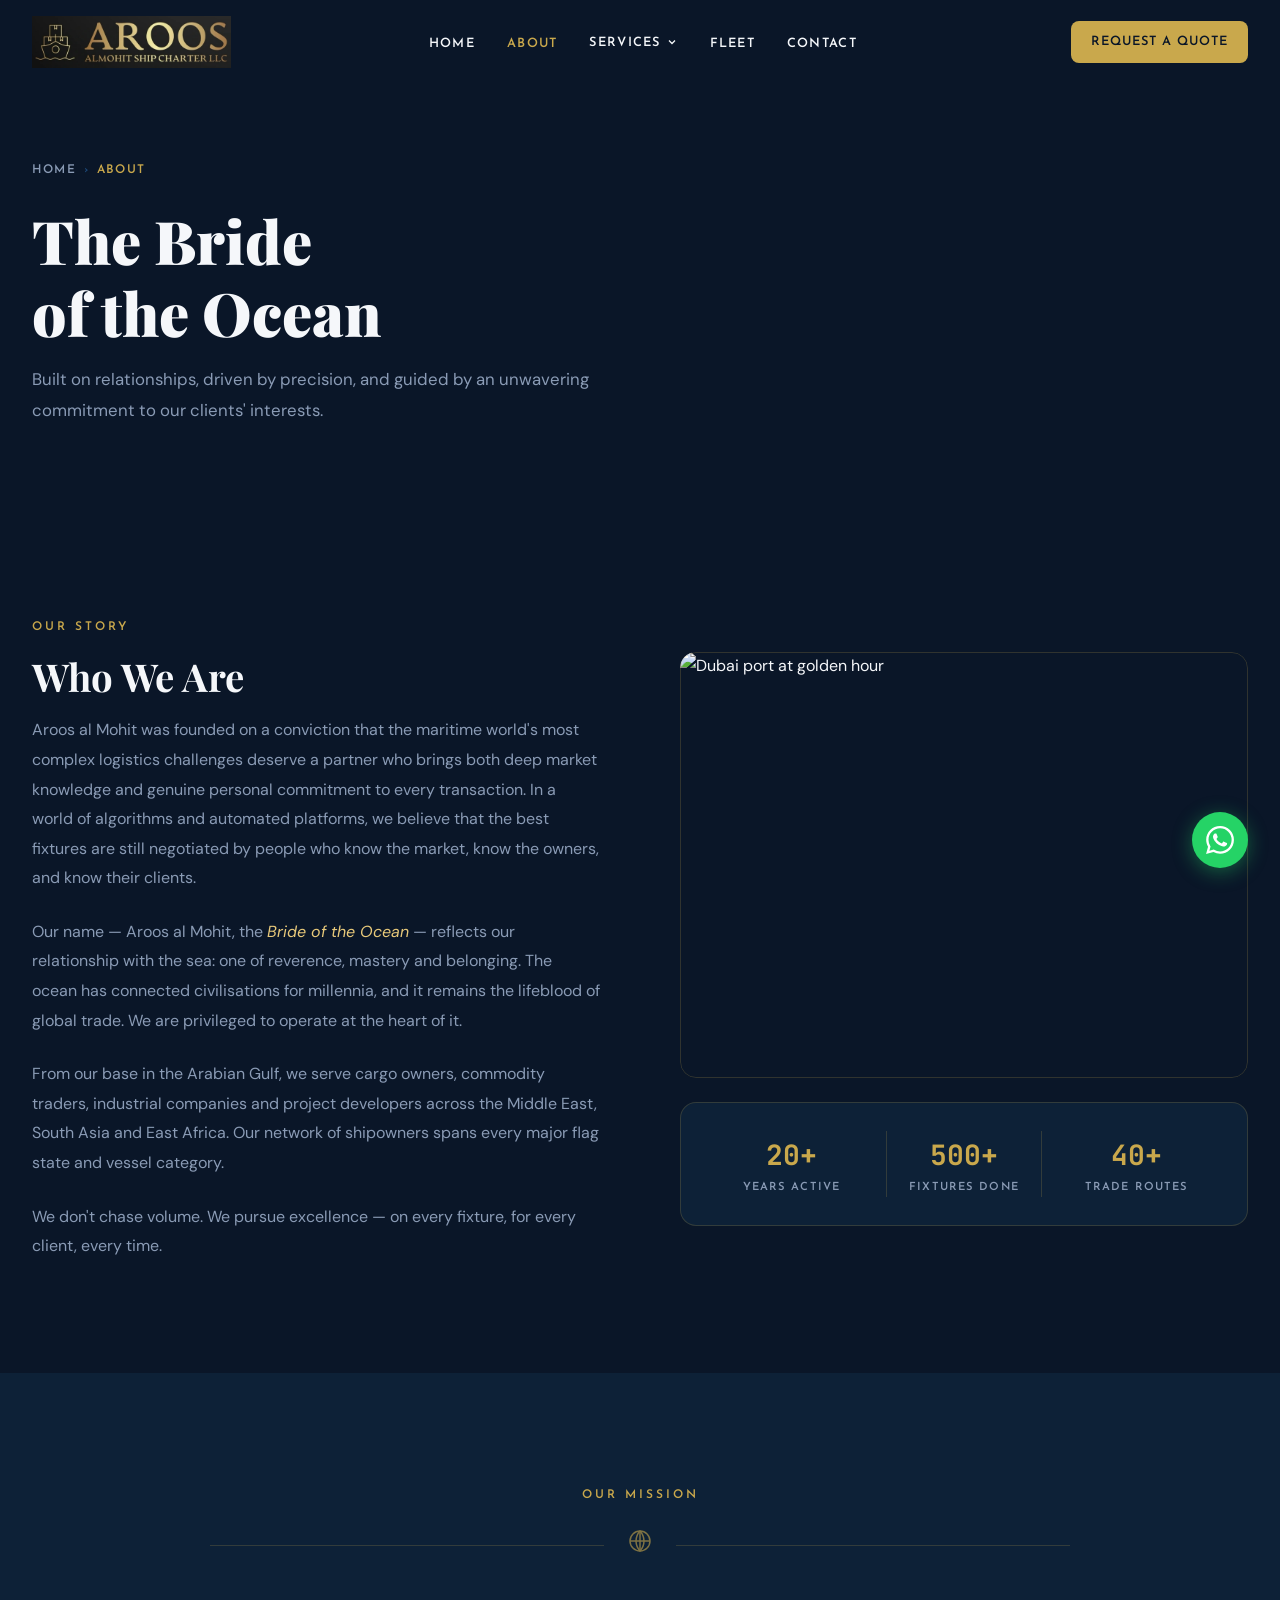
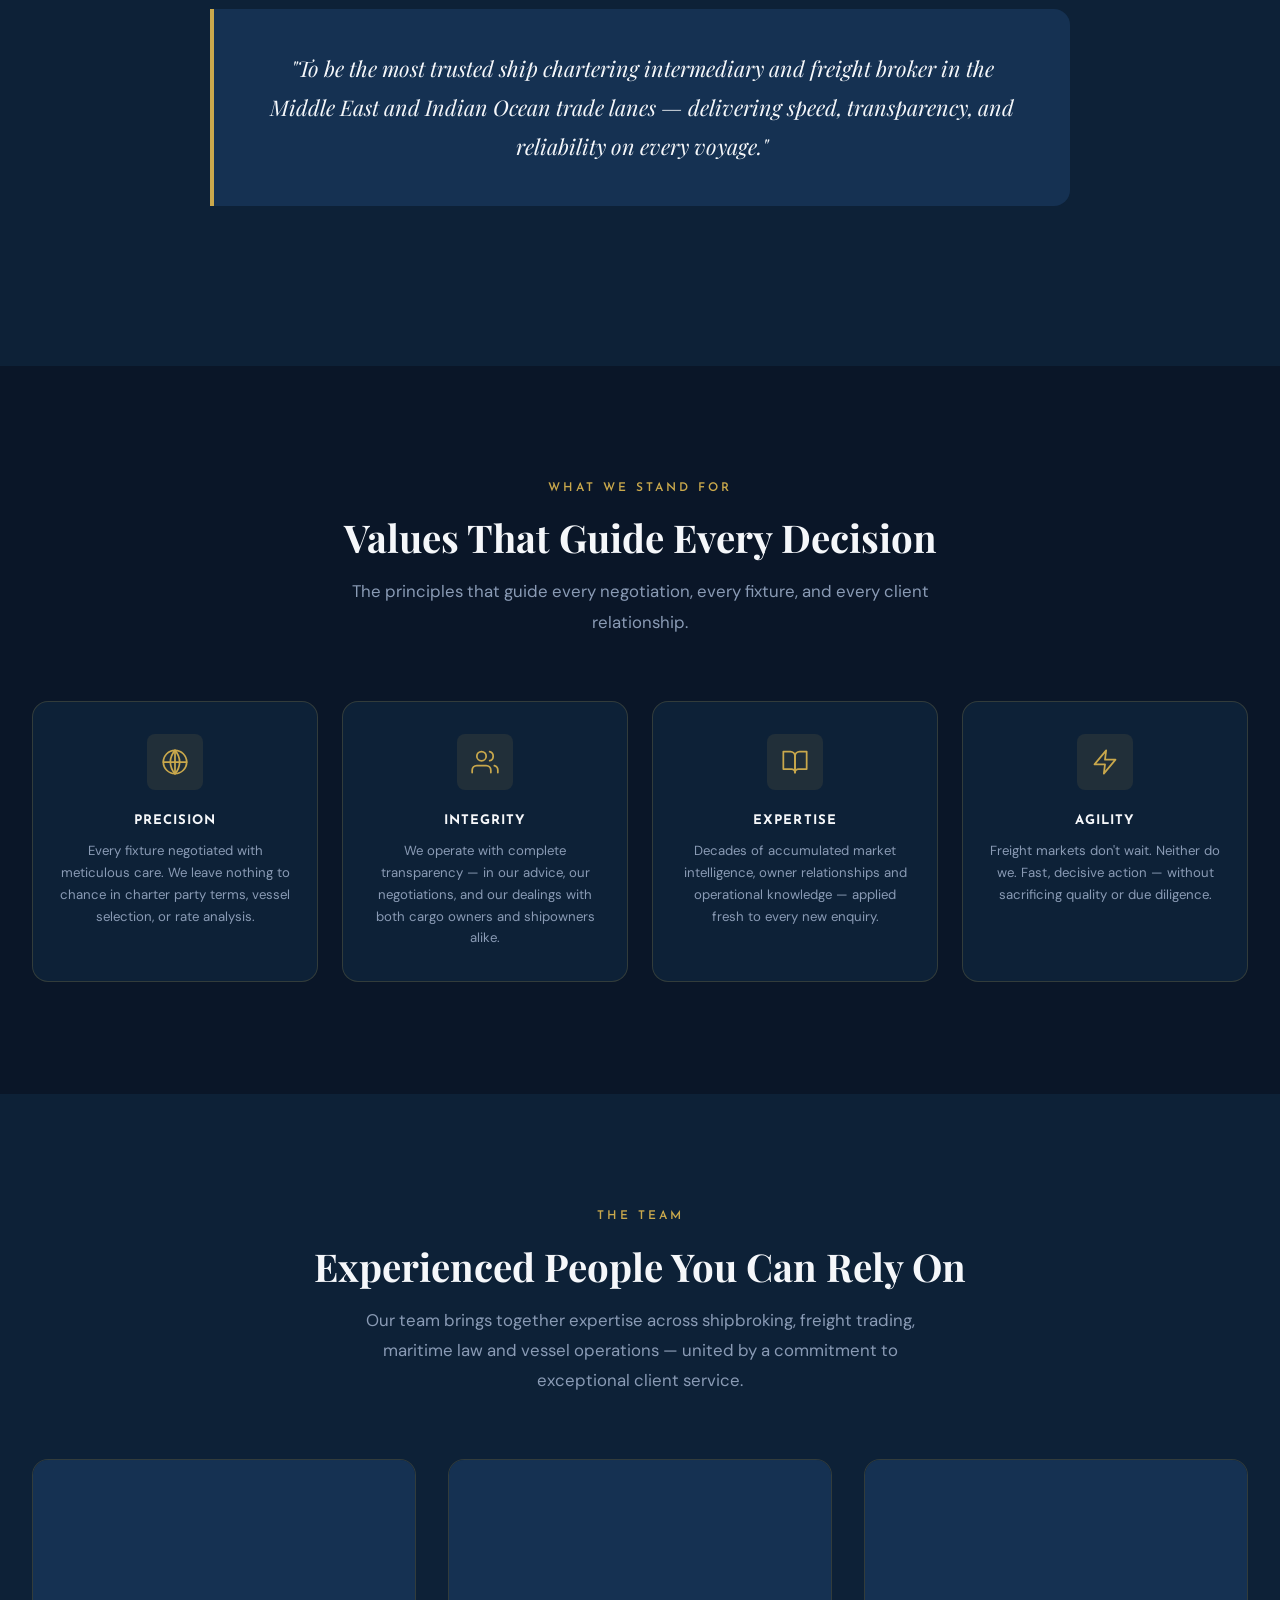
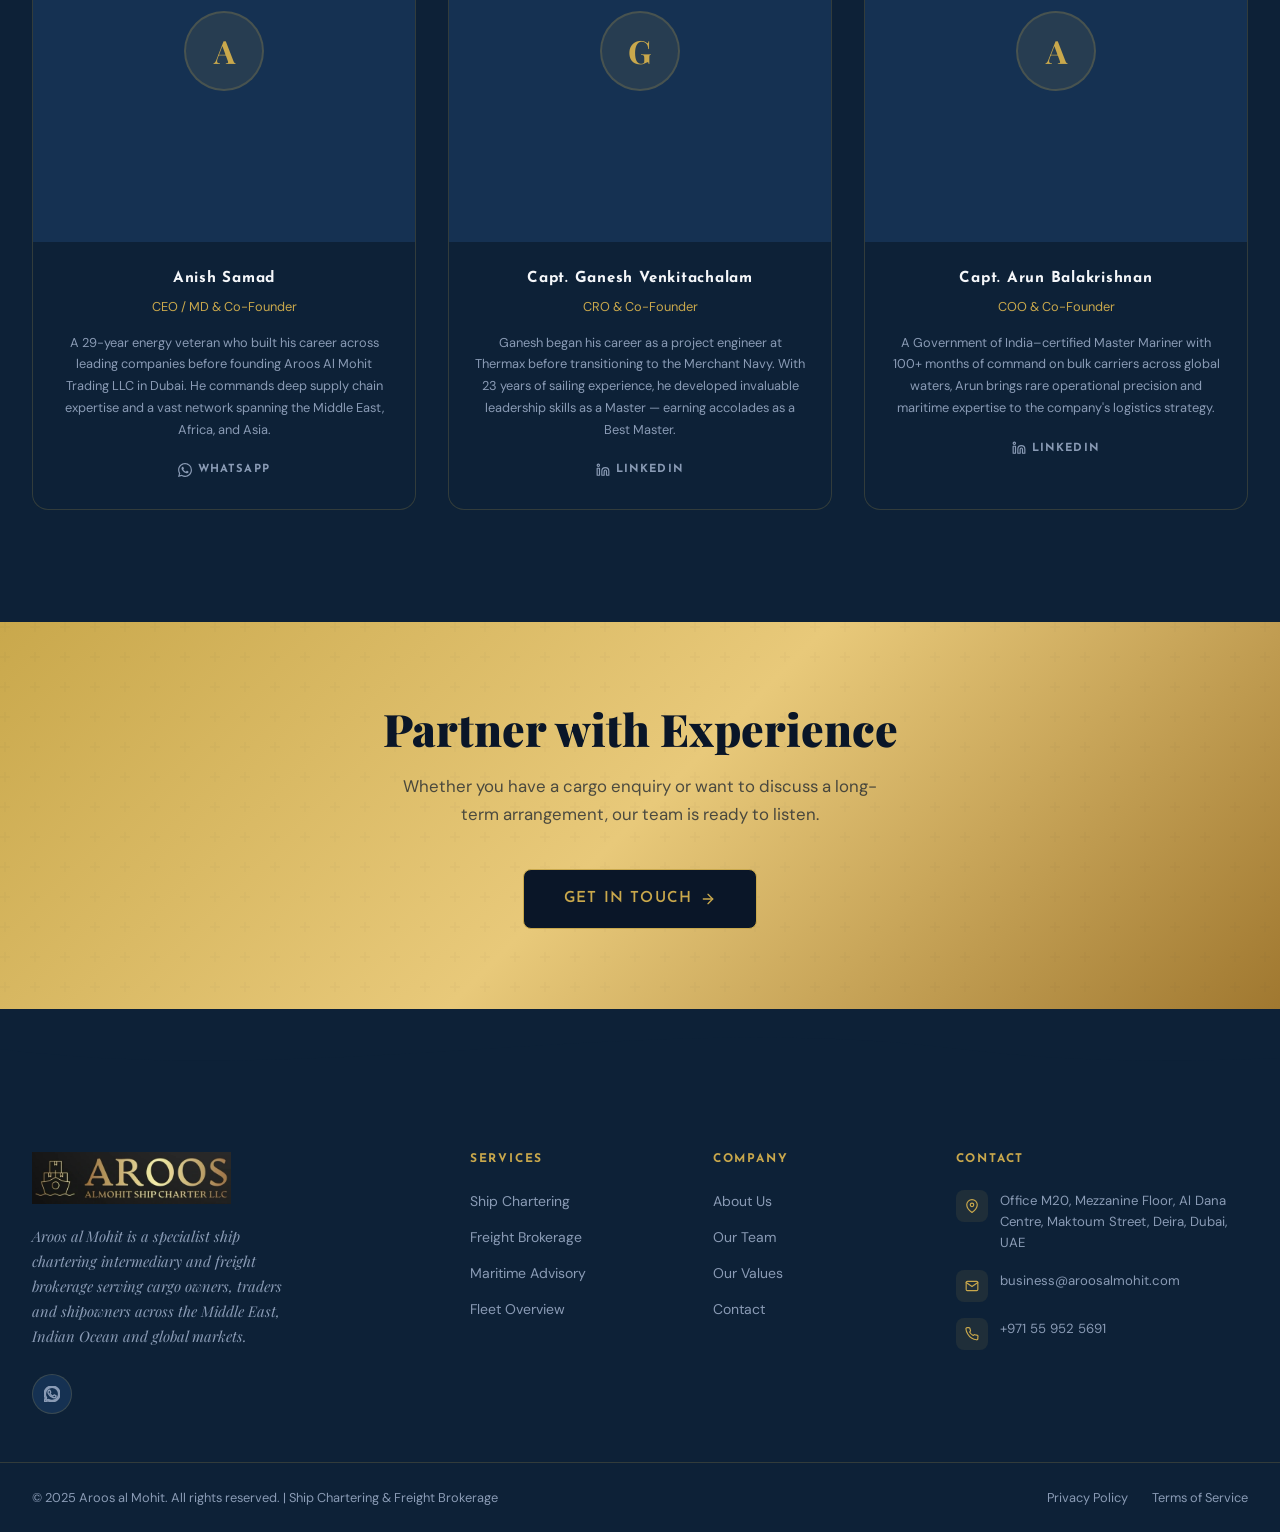
==== about.html @ 2d92a066 "Update team profiles with co-founder names, roles, and bios - Replace placeholder cards with Anish S" ====
<!DOCTYPE html>
<html lang="en">
<head>
  <meta charset="UTF-8">
  <meta name="viewport" content="width=device-width, initial-scale=1.0">
  <title>About Us | Aroos al Mohit — The Bride of the Ocean</title>
  <meta name="description" content="Learn about Aroos al Mohit — our history, our values, and the experienced team behind the Middle East's trusted ship chartering and freight brokerage firm.">
  <link rel="canonical" href="https://aroosalmohit.com/about.html">

  <!-- Open Graph -->
  <meta property="og:type"        content="website">
  <meta property="og:title"       content="About Aroos Al Mohit — Ship Chartering & Freight Brokerage">
  <meta property="og:description" content="The Bride of the Ocean — founded on a conviction that maritime logistics deserves a partner combining deep knowledge with personal commitment.">
  <meta property="og:image"       content="https://images.unsplash.com/photo-1505118380757-91f5f5632de0?w=1200&q=80">
  <meta property="og:url"         content="https://aroosalmohit.com/about.html">

  <link rel="icon" type="image/svg+xml" href="./favicon.svg">

  <link rel="preconnect" href="https://fonts.googleapis.com">
  <link rel="preconnect" href="https://fonts.gstatic.com" crossorigin>
  <link href="https://fonts.googleapis.com/css2?family=Playfair+Display:ital,wght@0,400;0,700;0,900;1,400&family=Josefin+Sans:wght@300;400;600;700&family=DM+Sans:wght@300;400;500&family=JetBrains+Mono:wght@400;700&display=swap" rel="stylesheet">

  <link rel="stylesheet" href="https://unpkg.com/aos@2.3.1/dist/aos.css">

  <link rel="stylesheet" href="./assets/css/main.css">
  <link rel="stylesheet" href="./assets/css/animations.css">
  <link rel="stylesheet" href="./assets/css/responsive.css">
</head>
<body>

<div class="scroll-progress" aria-hidden="true"></div>

<!-- NAV -->
<nav class="nav scrolled" role="navigation" aria-label="Main navigation">
  <div class="container">
    <div class="nav__inner">
      <a href="./index.html" class="nav__logo" aria-label="Aroos Al Mohit — Home">
        <img src="./assets/images/logo.png" alt="Aroos Al Mohit Ship Charter LLC" height="52">
      </a>
      <ul class="nav__links" role="list">
        <li><a href="./index.html"  class="nav__link">Home</a></li>
        <li><a href="./about.html"  class="nav__link active">About</a></li>
        <li class="nav__dropdown">
          <button class="nav__link nav__dropdown-toggle" aria-haspopup="true">
            Services
            <svg width="12" height="12" viewBox="0 0 24 24" fill="none" stroke="currentColor" stroke-width="2.5" aria-hidden="true"><polyline points="6 9 12 15 18 9"/></svg>
          </button>
          <ul class="nav__dropdown-menu" role="list">
            <li><a href="./services/chartering.html"        class="nav__dropdown-item">Ship Chartering</a></li>
            <li><a href="./services/freight-brokerage.html" class="nav__dropdown-item">Freight Brokerage</a></li>
            <li><a href="./services/advisory.html"          class="nav__dropdown-item">Maritime Advisory</a></li>
          </ul>
        </li>
        <li><a href="./fleet.html"   class="nav__link">Fleet</a></li>
        <li><a href="./contact.html" class="nav__link">Contact</a></li>
      </ul>
      <a href="./contact.html" class="btn btn-primary btn-sm nav__cta">Request a Quote</a>
      <button type="button" class="nav__hamburger" aria-label="Toggle navigation" aria-expanded="false"><span></span><span></span><span></span></button>
    </div>
  </div>
</nav>

<div class="nav__mobile" role="dialog" aria-label="Mobile navigation">
  <a href="./index.html"  class="nav__mobile-link">Home</a>
  <a href="./about.html"  class="nav__mobile-link">About</a>
  <a href="./services/chartering.html"        class="nav__mobile-sub">Ship Chartering</a>
  <a href="./services/freight-brokerage.html" class="nav__mobile-sub">Freight Brokerage</a>
  <a href="./services/advisory.html"          class="nav__mobile-sub">Maritime Advisory</a>
  <a href="./fleet.html"   class="nav__mobile-link">Fleet</a>
  <a href="./contact.html" class="nav__mobile-link">Contact</a>
  <a href="./contact.html" class="btn btn-primary nav__mobile-cta">Request a Quote</a>
</div>

<!-- PAGE HERO -->
<section class="page-hero" aria-label="About Aroos Al Mohit">
  <div class="page-hero__bg" style="background-image:url('https://images.unsplash.com/photo-1505118380757-91f5f5632de0?w=1920&q=80')" role="img" aria-label="Port at golden hour"></div>
  <div class="container">
    <div class="page-hero__content">
      <nav class="breadcrumb" aria-label="Breadcrumb">
        <a href="./index.html">Home</a>
        <span class="breadcrumb__sep" aria-hidden="true">›</span>
        <span class="breadcrumb__current">About</span>
      </nav>
      <h1 class="page-hero__title" data-aos="fade-up">
        The Bride<br>of the Ocean
      </h1>
      <p class="page-hero__sub" data-aos="fade-up" data-aos-delay="150">
        Built on relationships, driven by precision, and guided by an unwavering commitment to our clients' interests.
      </p>
    </div>
  </div>
</section>

<!-- OUR STORY -->
<section class="section section--dark" aria-label="Our Story">
  <div class="container">
    <div class="grid-2" style="gap:5rem;">
      <div data-aos="fade-right">
        <span class="section-label">Our Story</span>
        <h2 class="section-title">Who We Are</h2>
        <p style="color:var(--muted);line-height:1.85;margin-bottom:1.5rem;">
          Aroos al Mohit was founded on a conviction that the maritime world's most complex logistics challenges deserve a partner who brings both deep market knowledge and genuine personal commitment to every transaction. In a world of algorithms and automated platforms, we believe that the best fixtures are still negotiated by people who know the market, know the owners, and know their clients.
        </p>
        <p style="color:var(--muted);line-height:1.85;margin-bottom:1.5rem;">
          Our name — Aroos al Mohit, the <em style="color:var(--gold-light);">Bride of the Ocean</em> — reflects our relationship with the sea: one of reverence, mastery and belonging. The ocean has connected civilisations for millennia, and it remains the lifeblood of global trade. We are privileged to operate at the heart of it.
        </p>
        <p style="color:var(--muted);line-height:1.85;margin-bottom:1.5rem;">
          From our base in the Arabian Gulf, we serve cargo owners, commodity traders, industrial companies and project developers across the Middle East, South Asia and East Africa. Our network of shipowners spans every major flag state and vessel category.
        </p>
        <p style="color:var(--muted);line-height:1.85;">
          We don't chase volume. We pursue excellence — on every fixture, for every client, every time.
        </p>
      </div>

      <div data-aos="fade-left">
        <div style="position:relative;border-radius:var(--radius-lg);overflow:hidden;aspect-ratio:4/3;">
          <img src="https://images.unsplash.com/photo-1505118380757-91f5f5632de0?w=800&q=80"
               alt="Dubai port at golden hour" loading="lazy"
               style="width:100%;height:100%;object-fit:cover;">
          <div style="position:absolute;inset:0;border:1px solid var(--border);border-radius:var(--radius-lg);pointer-events:none;"></div>
        </div>

        <!-- Stat card overlay -->
        <div style="background:var(--navy);border:1px solid var(--border);border-radius:var(--radius-lg);padding:1.75rem 2rem;margin-top:1.5rem;display:grid;grid-template-columns:repeat(auto-fit,minmax(110px,1fr));gap:1rem;text-align:center;">
          <div>
            <div style="font-family:var(--font-mono);font-size:1.75rem;font-weight:700;color:var(--gold);">20+</div>
            <div style="font-family:var(--font-heading);font-size:0.7rem;font-weight:600;letter-spacing:0.1em;text-transform:uppercase;color:var(--muted);">Years Active</div>
          </div>
          <div style="border-left:1px solid var(--border);border-right:1px solid var(--border);">
            <div style="font-family:var(--font-mono);font-size:1.75rem;font-weight:700;color:var(--gold);">500+</div>
            <div style="font-family:var(--font-heading);font-size:0.7rem;font-weight:600;letter-spacing:0.1em;text-transform:uppercase;color:var(--muted);">Fixtures Done</div>
          </div>
          <div>
            <div style="font-family:var(--font-mono);font-size:1.75rem;font-weight:700;color:var(--gold);">40+</div>
            <div style="font-family:var(--font-heading);font-size:0.7rem;font-weight:600;letter-spacing:0.1em;text-transform:uppercase;color:var(--muted);">Trade Routes</div>
          </div>
        </div>
      </div>
    </div>
  </div>
</section>

<!-- MISSION -->
<section class="section section--navy" aria-label="Our Mission">
  <div class="container">
    <div style="max-width:860px;margin:0 auto;text-align:center;" data-aos="fade-up">
      <span class="section-label">Our Mission</span>

      <div class="divider" style="margin:1.5rem 0 2.5rem;">
        <div class="divider__ornament" aria-hidden="true">
          <svg width="24" height="24" viewBox="0 0 24 24" fill="none" stroke="currentColor" stroke-width="1.5" aria-hidden="true"><circle cx="12" cy="12" r="10"/><line x1="12" y1="2" x2="12" y2="22"/><line x1="2" y1="12" x2="22" y2="12"/><path d="M12 2a15.3 15.3 0 0 1 4 10 15.3 15.3 0 0 1-4 10 15.3 15.3 0 0 1-4-10 15.3 15.3 0 0 1 4-10z"/></svg>
        </div>
      </div>

      <blockquote class="mission-block" data-aos="fade-up" data-aos-delay="100">
        <p class="mission-block__quote">
          "To be the most trusted ship chartering intermediary and freight broker in the Middle East and Indian Ocean trade lanes — delivering speed, transparency, and reliability on every voyage."
        </p>
      </blockquote>
    </div>
  </div>
</section>

<!-- VALUES -->
<section id="values" class="section section--dark" aria-label="Our Values">
  <div class="container">
    <div class="section-header">
      <span class="section-label" data-aos="fade-up">What We Stand For</span>
      <h2 class="section-title" data-aos="fade-up" data-aos-delay="100">Values That Guide Every Decision</h2>
      <p class="section-subtitle" data-aos="fade-up" data-aos-delay="200">The principles that guide every negotiation, every fixture, and every client relationship.</p>
    </div>

    <div class="grid-4" data-aos="fade-up" data-aos-delay="100">

      <div class="icon-card">
        <div class="icon-card__icon">
          <svg viewBox="0 0 24 24" aria-hidden="true"><circle cx="12" cy="12" r="10"/><line x1="12" y1="2" x2="12" y2="22"/><line x1="2" y1="12" x2="22" y2="12"/><path d="M12 2a15.3 15.3 0 0 1 4 10 15.3 15.3 0 0 1-4 10 15.3 15.3 0 0 1-4-10 15.3 15.3 0 0 1 4-10z"/></svg>
        </div>
        <div class="icon-card__title">Precision</div>
        <p class="icon-card__desc">Every fixture negotiated with meticulous care. We leave nothing to chance in charter party terms, vessel selection, or rate analysis.</p>
      </div>

      <div class="icon-card">
        <div class="icon-card__icon">
          <svg viewBox="0 0 24 24" aria-hidden="true"><path d="M17 21v-2a4 4 0 0 0-4-4H5a4 4 0 0 0-4 4v2"/><circle cx="9" cy="7" r="4"/><path d="M23 21v-2a4 4 0 0 0-3-3.87"/><path d="M16 3.13a4 4 0 0 1 0 7.75"/></svg>
        </div>
        <div class="icon-card__title">Integrity</div>
        <p class="icon-card__desc">We operate with complete transparency — in our advice, our negotiations, and our dealings with both cargo owners and shipowners alike.</p>
      </div>

      <div class="icon-card">
        <div class="icon-card__icon">
          <svg viewBox="0 0 24 24" aria-hidden="true"><path d="M2 3h6a4 4 0 0 1 4 4v14a3 3 0 0 0-3-3H2z"/><path d="M22 3h-6a4 4 0 0 0-4 4v14a3 3 0 0 1 3-3h7z"/></svg>
        </div>
        <div class="icon-card__title">Expertise</div>
        <p class="icon-card__desc">Decades of accumulated market intelligence, owner relationships and operational knowledge — applied fresh to every new enquiry.</p>
      </div>

      <div class="icon-card">
        <div class="icon-card__icon">
          <svg viewBox="0 0 24 24" aria-hidden="true"><polygon points="13 2 3 14 12 14 11 22 21 10 12 10 13 2"/></svg>
        </div>
        <div class="icon-card__title">Agility</div>
        <p class="icon-card__desc">Freight markets don't wait. Neither do we. Fast, decisive action — without sacrificing quality or due diligence.</p>
      </div>

    </div>
  </div>
</section>

<!-- TEAM -->
<section id="team" class="section section--navy" aria-label="Our Team">
  <div class="container">
    <div class="section-header">
      <span class="section-label" data-aos="fade-up">The Team</span>
      <h2 class="section-title" data-aos="fade-up" data-aos-delay="100">Experienced People You Can Rely On</h2>
      <p class="section-subtitle" data-aos="fade-up" data-aos-delay="200">
        Our team brings together expertise across shipbroking, freight trading, maritime law and vessel operations — united by a commitment to exceptional client service.
      </p>
    </div>

    <div class="team-grid" data-aos="fade-up" data-aos-delay="100">

      <!-- Anish Samad -->
      <div class="team-card">
        <div class="team-card__photo">
          <div class="team-card__photo-placeholder">A</div>
        </div>
        <div class="team-card__body">
          <div class="team-card__name">Anish Samad</div>
          <div class="team-card__title">CEO / MD &amp; Co-Founder</div>
          <p class="team-card__bio">A 29-year energy veteran who built his career across leading companies before founding Aroos Al Mohit Trading LLC in Dubai. He commands deep supply chain expertise and a vast network spanning the Middle East, Africa, and Asia.</p>
          <a href="https://wa.me/971559525691" target="_blank" rel="noopener" class="team-card__linkedin">
            <svg width="14" height="14" viewBox="0 0 24 24" fill="currentColor" stroke="none" aria-hidden="true"><path d="M17.472 14.382c-.297-.149-1.758-.867-2.03-.967-.273-.099-.471-.148-.67.15-.197.297-.767.966-.94 1.164-.173.199-.347.223-.644.075-.297-.15-1.255-.463-2.39-1.475-.883-.788-1.48-1.761-1.653-2.059-.173-.297-.018-.458.13-.606.134-.133.298-.347.446-.52.149-.174.198-.298.298-.497.099-.198.05-.371-.025-.52-.075-.149-.669-1.612-.916-2.207-.242-.579-.487-.5-.669-.51-.173-.008-.371-.01-.57-.01-.198 0-.52.074-.792.372-.272.297-1.04 1.016-1.04 2.479 0 1.462 1.065 2.875 1.213 3.074.149.198 2.096 3.2 5.077 4.487.709.306 1.262.489 1.694.625.712.227 1.36.195 1.871.118.571-.085 1.758-.719 2.006-1.413.248-.694.248-1.289.173-1.413-.074-.124-.272-.198-.57-.347m-5.421 7.403h-.004a9.87 9.87 0 01-5.031-1.378l-.361-.214-3.741.982.998-3.648-.235-.374a9.86 9.86 0 01-1.51-5.26c.001-5.45 4.436-9.884 9.888-9.884 2.64 0 5.122 1.03 6.988 2.898a9.825 9.825 0 012.893 6.994c-.003 5.45-4.437 9.884-9.885 9.884m8.413-18.297A11.815 11.815 0 0012.05 0C5.495 0 .16 5.335.157 11.892c0 2.096.547 4.142 1.588 5.945L.057 24l6.305-1.654a11.882 11.882 0 005.683 1.448h.005c6.554 0 11.89-5.335 11.893-11.893a11.821 11.821 0 00-3.48-8.413Z"/></svg>
            WhatsApp
          </a>
        </div>
      </div>

      <!-- Capt. Ganesh Venkitachalam -->
      <div class="team-card">
        <div class="team-card__photo">
          <div class="team-card__photo-placeholder">G</div>
        </div>
        <div class="team-card__body">
          <div class="team-card__name">Capt. Ganesh Venkitachalam</div>
          <div class="team-card__title">CRO &amp; Co-Founder</div>
          <p class="team-card__bio">Ganesh began his career as a project engineer at Thermax before transitioning to the Merchant Navy. With 23 years of sailing experience, he developed invaluable leadership skills as a Master — earning accolades as a Best Master.</p>
          <a href="./contact.html" class="team-card__linkedin">
            <svg width="14" height="14" viewBox="0 0 24 24" fill="none" stroke="currentColor" stroke-width="2" stroke-linecap="round" stroke-linejoin="round" aria-hidden="true"><path d="M16 8a6 6 0 0 1 6 6v7h-4v-7a2 2 0 0 0-2-2 2 2 0 0 0-2 2v7h-4v-7a6 6 0 0 1 6-6z"/><rect x="2" y="9" width="4" height="12"/><circle cx="4" cy="4" r="2"/></svg>
            LinkedIn
          </a>
        </div>
      </div>

      <!-- Capt. Arun Balakrishnan -->
      <div class="team-card">
        <div class="team-card__photo">
          <div class="team-card__photo-placeholder">A</div>
        </div>
        <div class="team-card__body">
          <div class="team-card__name">Capt. Arun Balakrishnan</div>
          <div class="team-card__title">COO &amp; Co-Founder</div>
          <p class="team-card__bio">A Government of India–certified Master Mariner with 100+ months of command on bulk carriers across global waters, Arun brings rare operational precision and maritime expertise to the company's logistics strategy.</p>
          <a href="./contact.html" class="team-card__linkedin">
            <svg width="14" height="14" viewBox="0 0 24 24" fill="none" stroke="currentColor" stroke-width="2" stroke-linecap="round" stroke-linejoin="round" aria-hidden="true"><path d="M16 8a6 6 0 0 1 6 6v7h-4v-7a2 2 0 0 0-2-2 2 2 0 0 0-2 2v7h-4v-7a6 6 0 0 1 6-6z"/><rect x="2" y="9" width="4" height="12"/><circle cx="4" cy="4" r="2"/></svg>
            LinkedIn
          </a>
        </div>
      </div>

    </div>
  </div>
</section>

<!-- CTA -->
<section class="cta-banner" aria-label="Call to Action">
  <div class="container">
    <div class="cta-banner__content" data-aos="fade-up">
      <h2 class="cta-banner__title">Partner with Experience</h2>
      <p class="cta-banner__sub">Whether you have a cargo enquiry or want to discuss a long-term arrangement, our team is ready to listen.</p>
      <a href="./contact.html" class="btn btn-dark btn-lg">
        Get in Touch
        <svg width="16" height="16" viewBox="0 0 24 24" fill="none" stroke="currentColor" stroke-width="2" stroke-linecap="round" stroke-linejoin="round" aria-hidden="true"><line x1="5" y1="12" x2="19" y2="12"/><polyline points="12 5 19 12 12 19"/></svg>
      </a>
    </div>
  </div>
</section>

<!-- FOOTER -->
<footer class="footer" role="contentinfo">
  <div class="footer__wave wave-container" aria-hidden="true">
    <svg class="wave-svg" viewBox="0 0 1440 80" preserveAspectRatio="none" xmlns="http://www.w3.org/2000/svg">
      <path d="M0,40 C180,80 360,0 540,40 C720,80 900,0 1080,40 C1260,80 1380,20 1440,40 L1440,80 L0,80 Z" fill="#0D2137"/>
    </svg>
  </div>
  <div class="footer__main">
    <div class="container">
      <div class="footer__grid">
        <div class="footer__brand">
          <div class="footer__logo"><img src="./assets/images/logo.png" alt="Aroos Al Mohit" height="52"></div>
          <p class="footer__tagline">Aroos al Mohit is a specialist ship chartering intermediary and freight brokerage serving cargo owners, traders and shipowners across the Middle East, Indian Ocean and global markets.</p>
          <div class="footer__socials">
            <a href="https://wa.me/971559525691" target="_blank" rel="noopener noreferrer" class="social-link" aria-label="WhatsApp">
              <svg viewBox="0 0 24 24" fill="currentColor" stroke="none" aria-hidden="true"><path d="M17.472 14.382c-.297-.149-1.758-.867-2.03-.967-.273-.099-.471-.148-.67.15-.197.297-.767.966-.94 1.164-.173.199-.347.223-.644.075-.297-.15-1.255-.463-2.39-1.475-.883-.788-1.48-1.761-1.653-2.059-.173-.297-.018-.458.13-.606.134-.133.298-.347.446-.52.149-.174.198-.298.298-.497.099-.198.05-.371-.025-.52-.075-.149-.669-1.612-.916-2.207-.242-.579-.487-.5-.669-.51-.173-.008-.371-.01-.57-.01-.198 0-.52.074-.792.372-.272.297-1.04 1.016-1.04 2.479 0 1.462 1.065 2.875 1.213 3.074.149.198 2.096 3.2 5.077 4.487.709.306 1.262.489 1.694.625.712.227 1.36.195 1.871.118.571-.085 1.758-.719 2.006-1.413.248-.694.248-1.289.173-1.413-.074-.124-.272-.198-.57-.347m-5.421 7.403h-.004a9.87 9.87 0 01-5.031-1.378l-.361-.214-3.741.982.998-3.648-.235-.374a9.86 9.86 0 01-1.51-5.26c.001-5.45 4.436-9.884 9.888-9.884 2.64 0 5.122 1.03 6.988 2.898a9.825 9.825 0 012.893 6.994c-.003 5.45-4.437 9.884-9.885 9.884m8.413-18.297A11.815 11.815 0 0012.05 0C5.495 0 .16 5.335.157 11.892c0 2.096.547 4.142 1.588 5.945L.057 24l6.305-1.654a11.882 11.882 0 005.683 1.448h.005c6.554 0 11.89-5.335 11.893-11.893a11.821 11.821 0 00-3.48-8.413Z"/></svg>
            </a>
          </div>
        </div>
        <div>
          <h3 class="footer__heading">Services</h3>
          <ul class="footer__links">
            <li><a href="./services/chartering.html"        class="footer__link">Ship Chartering</a></li>
            <li><a href="./services/freight-brokerage.html" class="footer__link">Freight Brokerage</a></li>
            <li><a href="./services/advisory.html"          class="footer__link">Maritime Advisory</a></li>
            <li><a href="./fleet.html"                      class="footer__link">Fleet Overview</a></li>
          </ul>
        </div>
        <div>
          <h3 class="footer__heading">Company</h3>
          <ul class="footer__links">
            <li><a href="./about.html"        class="footer__link">About Us</a></li>
            <li><a href="./about.html#team"   class="footer__link">Our Team</a></li>
            <li><a href="./about.html#values" class="footer__link">Our Values</a></li>
            <li><a href="./contact.html"      class="footer__link">Contact</a></li>
          </ul>
        </div>
        <div>
          <h3 class="footer__heading">Contact</h3>
          <div class="footer__contact-items">
            <div class="footer__contact-item">
              <div class="footer__contact-icon"><svg viewBox="0 0 24 24" aria-hidden="true"><path d="M21 10c0 7-9 13-9 13s-9-6-9-13a9 9 0 0 1 18 0z"/><circle cx="12" cy="10" r="3"/></svg></div>
              <p class="footer__contact-text">Office M20, Mezzanine Floor, Al Dana Centre, Maktoum Street, Deira, Dubai, UAE</p>
            </div>
            <div class="footer__contact-item">
              <div class="footer__contact-icon"><svg viewBox="0 0 24 24" aria-hidden="true"><path d="M4 4h16c1.1 0 2 .9 2 2v12c0 1.1-.9 2-2 2H4c-1.1 0-2-.9-2-2V6c0-1.1.9-2 2-2z"/><polyline points="22,6 12,13 2,6"/></svg></div>
              <p class="footer__contact-text"><a href="mailto:business@aroosalmohit.com">business@aroosalmohit.com</a></p>
            </div>
            <div class="footer__contact-item">
              <div class="footer__contact-icon"><svg viewBox="0 0 24 24" aria-hidden="true"><path d="M22 16.92v3a2 2 0 0 1-2.18 2 19.79 19.79 0 0 1-8.63-3.07A19.5 19.5 0 0 1 4.69 12 19.79 19.79 0 0 1 1.61 3.38 2 2 0 0 1 3.58 1h3a2 2 0 0 1 2 1.72c.127.96.361 1.903.7 2.81a2 2 0 0 1-.45 2.11L7.91 8.52a16 16 0 0 0 6.07 6.07l.98-.88a2 2 0 0 1 2.11-.45c.907.339 1.85.573 2.81.7A2 2 0 0 1 22 16.92z"/></svg></div>
              <p class="footer__contact-text"><a href="tel:+971559525691">+971 55 952 5691</a></p>
            </div>
          </div>
        </div>
      </div>
    </div>
  </div>
  <div class="container">
    <div class="footer__bottom">
      <p class="footer__copy">© 2025 Aroos al Mohit. All rights reserved. | Ship Chartering & Freight Brokerage</p>
      <div class="footer__bottom-links">
        <a href="#" class="footer__bottom-link">Privacy Policy</a>
        <a href="#" class="footer__bottom-link">Terms of Service</a>
      </div>
    </div>
  </div>
</footer>

<a href="https://wa.me/971559525691" target="_blank" rel="noopener noreferrer" class="whatsapp-float" aria-label="Chat on WhatsApp">
  <svg viewBox="0 0 24 24" aria-hidden="true"><path d="M17.472 14.382c-.297-.149-1.758-.867-2.03-.967-.273-.099-.471-.148-.67.15-.197.297-.767.966-.94 1.164-.173.199-.347.223-.644.075-.297-.15-1.255-.463-2.39-1.475-.883-.788-1.48-1.761-1.653-2.059-.173-.297-.018-.458.13-.606.134-.133.298-.347.446-.52.149-.174.198-.298.298-.497.099-.198.05-.371-.025-.52-.075-.149-.669-1.612-.916-2.207-.242-.579-.487-.5-.669-.51-.173-.008-.371-.01-.57-.01-.198 0-.52.074-.792.372-.272.297-1.04 1.016-1.04 2.479 0 1.462 1.065 2.875 1.213 3.074.149.198 2.096 3.2 5.077 4.487.709.306 1.262.489 1.694.625.712.227 1.36.195 1.871.118.571-.085 1.758-.719 2.006-1.413.248-.694.248-1.289.173-1.413-.074-.124-.272-.198-.57-.347m-5.421 7.403h-.004a9.87 9.87 0 01-5.031-1.378l-.361-.214-3.741.982.998-3.648-.235-.374a9.86 9.86 0 01-1.51-5.26c.001-5.45 4.436-9.884 9.888-9.884 2.64 0 5.122 1.03 6.988 2.898a9.825 9.825 0 012.893 6.994c-.003 5.45-4.437 9.884-9.885 9.884m8.413-18.297A11.815 11.815 0 0012.05 0C5.495 0 .16 5.335.157 11.892c0 2.096.547 4.142 1.588 5.945L.057 24l6.305-1.654a11.882 11.882 0 005.683 1.448h.005c6.554 0 11.89-5.335 11.893-11.893a11.821 11.821 0 00-3.48-8.413Z"/></svg>
</a>

<script src="https://unpkg.com/aos@2.3.1/dist/aos.js"></script>
<script src="./assets/js/main.js"></script>
</body>
</html>
---- assets/css/main.css ----
/* ==========================================================================
   AROOS AL MOHIT — Main Stylesheet
   ========================================================================== */

/* --------------------------------------------------------------------------
   0. CSS Custom Properties
   -------------------------------------------------------------------------- */
:root {
  --ocean-dark:   #0A1628;
  --navy:         #0D2137;
  --navy-mid:     #153152;
  --navy-light:   #1e4a7a;
  --gold:         #C9A84C;
  --gold-light:   #E8C97A;
  --gold-dark:    #a07830;
  --white:        #F5F7FA;
  --muted:        #8A9BB5;
  --sky:          #2E90D1;
  --sky-glow:     #4AADEE;
  --border:       rgba(201, 168, 76, 0.2);

  --font-display: 'Playfair Display', Georgia, serif;
  --font-heading: 'Josefin Sans', Arial, sans-serif;
  --font-body:    'DM Sans', Arial, sans-serif;
  --font-mono:    'JetBrains Mono', 'Courier New', monospace;

  --transition:   0.3s cubic-bezier(0.4, 0, 0.2, 1);
  --radius:       8px;
  --radius-lg:    16px;
  --max-width:    1280px;
  --shadow:       0 8px 32px rgba(0,0,0,0.4);
  --shadow-gold:  0 4px 24px rgba(201, 168, 76, 0.25);
}

/* --------------------------------------------------------------------------
   1. Reset & Base
   -------------------------------------------------------------------------- */
*, *::before, *::after { box-sizing: border-box; margin: 0; padding: 0; }

html {
  scroll-behavior: smooth;
  font-size: 16px;
  -webkit-text-size-adjust: 100%;
}

body {
  background-color: var(--ocean-dark);
  color: var(--white);
  font-family: var(--font-body);
  font-weight: 400;
  line-height: 1.7;
  overflow-x: hidden;
}

html { overflow-x: hidden; }

img { max-width: 100%; height: auto; display: block; }
a  { color: inherit; text-decoration: none; }
ul { list-style: none; }
button { cursor: pointer; border: none; background: none; font-family: inherit; }
input, textarea, select { font-family: inherit; }

/* --------------------------------------------------------------------------
   2. Typography
   -------------------------------------------------------------------------- */
h1, h2, h3, h4, h5, h6 { line-height: 1.2; font-weight: 700; }

.font-display { font-family: var(--font-display); }
.font-heading { font-family: var(--font-heading); }
.font-mono    { font-family: var(--font-mono); }

.text-gold    { color: var(--gold); }
.text-muted   { color: var(--muted); }
.text-white   { color: var(--white); }
.text-sky     { color: var(--sky); }

.section-label {
  font-family: var(--font-heading);
  font-size: 0.75rem;
  font-weight: 600;
  letter-spacing: 0.25em;
  text-transform: uppercase;
  color: var(--gold);
  display: block;
  margin-bottom: 1rem;
}

.section-title {
  font-family: var(--font-display);
  font-size: clamp(1.75rem, 3vw, 2.75rem);
  font-weight: 700;
  color: var(--white);
  margin-bottom: 1rem;
}

.section-subtitle {
  font-family: var(--font-body);
  font-size: 1.05rem;
  color: var(--muted);
  max-width: 600px;
  line-height: 1.8;
}

/* --------------------------------------------------------------------------
   3. Layout Utilities
   -------------------------------------------------------------------------- */
.container {
  max-width: var(--max-width);
  margin: 0 auto;
  padding: 0 1.25rem;
}

.section {
  padding: 3.5rem 0;
}

.section--dark  { background-color: var(--ocean-dark); }
.section--navy  { background-color: var(--navy); }
.section--mid   { background-color: var(--navy-mid); }

.grid-2 { display: grid; grid-template-columns: 1fr; gap: 2rem; align-items: center; }
.grid-3 { display: grid; grid-template-columns: 1fr; gap: 1.5rem; }
.grid-4 { display: grid; grid-template-columns: 1fr 1fr; gap: 1.25rem; }

.flex { display: flex; }
.flex-center { display: flex; align-items: center; justify-content: center; }
.flex-between { display: flex; align-items: center; justify-content: space-between; }
.flex-col { display: flex; flex-direction: column; }
.gap-1 { gap: 0.5rem; }
.gap-2 { gap: 1rem; }
.gap-3 { gap: 1.5rem; }

.text-center { text-align: center; }
.section-header { text-align: center; margin-bottom: 4rem; }
.section-header .section-subtitle { margin: 0 auto; }

/* --------------------------------------------------------------------------
   4. Buttons
   -------------------------------------------------------------------------- */
.btn {
  display: inline-flex;
  align-items: center;
  gap: 0.5rem;
  padding: 0.875rem 2rem;
  border-radius: var(--radius);
  font-family: var(--font-heading);
  font-size: 0.875rem;
  font-weight: 600;
  letter-spacing: 0.08em;
  text-transform: uppercase;
  transition: var(--transition);
  position: relative;
  overflow: hidden;
  white-space: nowrap;
}

.btn::after {
  content: '';
  position: absolute;
  top: 0; left: -100%;
  width: 100%; height: 100%;
  background: linear-gradient(90deg, transparent, rgba(255,255,255,0.15), transparent);
  transition: left 0.5s ease;
}
.btn:hover::after { left: 100%; }

.btn-primary {
  background: var(--gold);
  color: var(--ocean-dark);
}
.btn-primary:hover {
  background: var(--gold-light);
  transform: translateY(-2px);
  box-shadow: var(--shadow-gold);
}

.btn-outline {
  background: transparent;
  color: var(--white);
  border: 1.5px solid rgba(245,247,250,0.4);
}
.btn-outline:hover {
  border-color: var(--gold);
  color: var(--gold);
  transform: translateY(-2px);
}

.btn-dark {
  background: var(--ocean-dark);
  color: var(--gold);
  border: 1.5px solid var(--gold);
}
.btn-dark:hover {
  background: var(--gold);
  color: var(--ocean-dark);
  transform: translateY(-2px);
}

.btn-sm { padding: 0.625rem 1.25rem; font-size: 0.8rem; }
.btn-lg { padding: 1rem 2.5rem; font-size: 0.95rem; }

/* --------------------------------------------------------------------------
   5. Navigation
   -------------------------------------------------------------------------- */
.nav {
  position: fixed;
  top: 0; left: 0; right: 0;
  z-index: 1000;
  padding: 1rem 0;
  transition: background 0.4s ease, padding 0.4s ease, box-shadow 0.4s ease;
}

.nav.scrolled {
  background: rgba(13, 33, 55, 0.97);
  backdrop-filter: blur(12px);
  -webkit-backdrop-filter: blur(12px);
  padding: 0.625rem 0;
  box-shadow: 0 2px 24px rgba(0,0,0,0.4);
}

.nav__inner {
  display: flex;
  align-items: center;
  justify-content: space-between;
  gap: 0.75rem;
}

.nav__logo {
  display: flex;
  align-items: center;
  flex-shrink: 0;
}

.nav__logo img {
  height: 52px;
  width: auto;
  object-fit: contain;
}

.nav__links {
  display: none;
  align-items: center;
  gap: 0.25rem;
}

.nav__link {
  font-family: var(--font-heading);
  font-size: 0.8rem;
  font-weight: 600;
  letter-spacing: 0.1em;
  text-transform: uppercase;
  color: var(--white);
  padding: 0.5rem 0.875rem;
  border-radius: var(--radius);
  transition: var(--transition);
  position: relative;
}
.nav__link:hover { color: var(--gold); }
.nav__link.active { color: var(--gold); }

/* Dropdown */
.nav__dropdown {
  position: relative;
}

.nav__dropdown-toggle {
  display: flex;
  align-items: center;
  gap: 0.3rem;
}

.nav__dropdown-toggle svg {
  transition: transform var(--transition);
}

.nav__dropdown:hover .nav__dropdown-toggle svg {
  transform: rotate(180deg);
}

.nav__dropdown-menu {
  position: absolute;
  top: calc(100% + 0.75rem);
  left: 0;
  min-width: 220px;
  background: var(--navy);
  border: 1px solid var(--border);
  border-radius: var(--radius);
  padding: 0.5rem;
  opacity: 0;
  visibility: hidden;
  transform: translateY(-8px);
  transition: all 0.25s ease;
  box-shadow: var(--shadow);
}

.nav__dropdown:hover .nav__dropdown-menu,
.nav__dropdown:focus-within .nav__dropdown-menu {
  opacity: 1;
  visibility: visible;
  transform: translateY(0);
}

.nav__dropdown-item {
  display: block;
  padding: 0.625rem 1rem;
  font-family: var(--font-heading);
  font-size: 0.8rem;
  font-weight: 600;
  letter-spacing: 0.08em;
  text-transform: uppercase;
  color: var(--muted);
  border-radius: var(--radius);
  transition: var(--transition);
}
.nav__dropdown-item:hover {
  color: var(--gold);
  background: rgba(201,168,76,0.08);
}

.nav__cta { margin-left: 1rem; display: none; }

/* Hamburger */
.nav__hamburger {
  display: flex;
  flex-direction: column;
  gap: 5px;
  padding: 0.5rem;
  cursor: pointer;
  z-index: 1100;
}

.nav__hamburger span {
  display: block;
  width: 24px;
  height: 2px;
  background: var(--white);
  border-radius: 2px;
  transition: var(--transition);
}

.nav__hamburger.active span:nth-child(1) { transform: translateY(7px) rotate(45deg); }
.nav__hamburger.active span:nth-child(2) { opacity: 0; transform: scaleX(0); }
.nav__hamburger.active span:nth-child(3) { transform: translateY(-7px) rotate(-45deg); }

/* Mobile Menu Overlay */
.nav__mobile {
  display: flex;
  flex-direction: column;
  align-items: center;
  justify-content: center;
  gap: 0.5rem;
  position: fixed;
  inset: 0;
  background: var(--ocean-dark);
  z-index: 1050;
  opacity: 0;
  visibility: hidden;
  pointer-events: none;
  transition: opacity 0.35s ease, visibility 0.35s ease;
}

.nav__mobile.open {
  opacity: 1;
  visibility: visible;
  pointer-events: auto;
}

.nav__mobile-link {
  font-family: var(--font-display);
  font-size: 2rem;
  font-weight: 700;
  color: var(--white);
  padding: 0.5rem 2rem;
  transition: var(--transition);
  text-align: center;
}
.nav__mobile-link:hover { color: var(--gold); }

.nav__mobile-sub {
  font-family: var(--font-heading);
  font-size: 0.9rem;
  letter-spacing: 0.1em;
  text-transform: uppercase;
  color: var(--muted);
  padding: 0.25rem 2rem;
  transition: var(--transition);
}
.nav__mobile-sub:hover { color: var(--gold-light); }

.nav__mobile-cta {
  margin-top: 2rem;
}

/* --------------------------------------------------------------------------
   6. Hero Section
   -------------------------------------------------------------------------- */
.hero {
  position: relative;
  min-height: 100vh;
  display: flex;
  align-items: center;
  overflow: hidden;
}

.hero__bg {
  position: absolute;
  inset: 0;
  background-image: url('https://images.unsplash.com/photo-1578575437130-527eed3abbec?w=1920&q=80');
  background-size: cover;
  background-position: center;
  background-attachment: scroll;
  transform: scale(1.05);
  transition: transform 8s ease;
}

.hero__bg::after {
  content: '';
  position: absolute;
  inset: 0;
  background: linear-gradient(
    135deg,
    rgba(10,22,40,0.92) 0%,
    rgba(10,22,40,0.75) 50%,
    rgba(13,33,55,0.85) 100%
  );
}

.hero__noise {
  position: absolute;
  inset: 0;
  opacity: 0.03;
  background-image: url("data:image/svg+xml,%3Csvg viewBox='0 0 256 256' xmlns='http://www.w3.org/2000/svg'%3E%3Cfilter id='noise'%3E%3CfeTurbulence type='fractalNoise' baseFrequency='0.9' numOctaves='4' stitchTiles='stitch'/%3E%3C/filter%3E%3Crect width='100%25' height='100%25' filter='url(%23noise)'/%3E%3C/svg%3E");
  background-repeat: repeat;
  pointer-events: none;
  z-index: 1;
}

.hero__content {
  position: relative;
  z-index: 2;
  padding: 8rem 0 6rem;
  max-width: 780px;
}

.hero__label {
  font-family: var(--font-heading);
  font-size: 0.7rem;
  font-weight: 600;
  letter-spacing: 0.3em;
  text-transform: uppercase;
  color: var(--gold);
  display: flex;
  align-items: center;
  gap: 0.75rem;
  margin-bottom: 1.5rem;
  opacity: 0;
}

.hero__label::before {
  content: '';
  display: block;
  width: 2.5rem;
  height: 1px;
  background: var(--gold);
}

.hero__title {
  font-family: var(--font-display);
  font-size: clamp(2.5rem, 6vw, 5rem);
  font-weight: 900;
  line-height: 1.08;
  color: var(--white);
  margin-bottom: 1.5rem;
  opacity: 0;
}

.hero__title .accent { color: var(--gold); display: block; }

.hero__subtitle {
  font-size: 1.1rem;
  color: rgba(245,247,250,0.8);
  line-height: 1.8;
  max-width: 560px;
  margin-bottom: 2.5rem;
  opacity: 0;
}

.hero__ctas {
  display: flex;
  gap: 1rem;
  flex-wrap: wrap;
  opacity: 0;
}

.hero__scroll {
  position: absolute;
  bottom: 2.5rem;
  left: 50%;
  transform: translateX(-50%);
  display: flex;
  flex-direction: column;
  align-items: center;
  gap: 0.5rem;
  z-index: 2;
  color: var(--muted);
  font-family: var(--font-heading);
  font-size: 0.65rem;
  letter-spacing: 0.2em;
  text-transform: uppercase;
}

.hero__scroll-icon {
  width: 30px;
  height: 48px;
  border: 1.5px solid rgba(201,168,76,0.4);
  border-radius: 15px;
  display: flex;
  justify-content: center;
  padding-top: 8px;
}

.hero__scroll-dot {
  width: 4px;
  height: 8px;
  background: var(--gold);
  border-radius: 2px;
  animation: scrollDot 2s ease infinite;
}

.hero__wave {
  position: absolute;
  bottom: 0;
  left: 0;
  right: 0;
  z-index: 2;
  line-height: 0;
}

/* --------------------------------------------------------------------------
   7. Stats Bar
   -------------------------------------------------------------------------- */
.stats {
  background: var(--navy);
  padding: 3.5rem 0;
  border-top: 1px solid var(--border);
  border-bottom: 1px solid var(--border);
}

.stats__grid {
  display: grid;
  grid-template-columns: 1fr 1fr;
  gap: 1.25rem;
}

.stats__item {
  text-align: center;
  padding: 1rem;
  position: relative;
}

.stats__item:not(:last-child)::after {
  content: '';
  position: absolute;
  right: 0; top: 15%; bottom: 15%;
  width: 1px;
  background: var(--border);
}

.stats__number {
  font-family: var(--font-mono);
  font-size: clamp(2rem, 4vw, 3rem);
  font-weight: 700;
  color: var(--gold);
  line-height: 1;
  margin-bottom: 0.5rem;
  display: block;
}

.stats__suffix {
  font-family: var(--font-mono);
  font-size: clamp(1.25rem, 2.5vw, 1.75rem);
  color: var(--gold-light);
}

.stats__label {
  font-family: var(--font-heading);
  font-size: 0.75rem;
  font-weight: 600;
  letter-spacing: 0.15em;
  text-transform: uppercase;
  color: var(--muted);
}

/* --------------------------------------------------------------------------
   8. Services Cards
   -------------------------------------------------------------------------- */
.services-overview { background: var(--ocean-dark); }

.service-card {
  background: var(--navy);
  border: 1px solid var(--border);
  border-radius: var(--radius-lg);
  padding: 2.5rem 2rem;
  transition: var(--transition);
  position: relative;
  overflow: hidden;
  cursor: pointer;
}

.service-card::before {
  content: '';
  position: absolute;
  top: 0; left: 0; right: 0;
  height: 3px;
  background: linear-gradient(90deg, var(--gold), var(--gold-light));
  transform: scaleX(0);
  transition: transform 0.4s ease;
  transform-origin: left;
}

.service-card:hover {
  transform: translateY(-8px);
  box-shadow: 0 20px 60px rgba(0,0,0,0.4), 0 0 0 1px var(--border);
  border-color: rgba(201,168,76,0.4);
}

.service-card:hover::before { transform: scaleX(1); }

.service-card__icon {
  width: 64px;
  height: 64px;
  background: rgba(201,168,76,0.1);
  border-radius: var(--radius);
  display: flex;
  align-items: center;
  justify-content: center;
  margin-bottom: 1.75rem;
  transition: var(--transition);
}

.service-card:hover .service-card__icon {
  background: rgba(201,168,76,0.2);
}

.service-card__icon svg {
  width: 32px;
  height: 32px;
  color: var(--gold);
  stroke: var(--gold);
  fill: none;
  stroke-width: 1.5;
  stroke-linecap: round;
  stroke-linejoin: round;
}

.service-card__title {
  font-family: var(--font-heading);
  font-size: 1rem;
  font-weight: 700;
  letter-spacing: 0.08em;
  text-transform: uppercase;
  color: var(--white);
  margin-bottom: 1rem;
}

.service-card__desc {
  font-size: 0.925rem;
  color: var(--muted);
  line-height: 1.75;
  margin-bottom: 1.5rem;
}

.service-card__link {
  font-family: var(--font-heading);
  font-size: 0.75rem;
  font-weight: 700;
  letter-spacing: 0.1em;
  text-transform: uppercase;
  color: var(--gold);
  display: inline-flex;
  align-items: center;
  gap: 0.4rem;
  transition: var(--transition);
}
.service-card:hover .service-card__link { gap: 0.7rem; }

/* --------------------------------------------------------------------------
   9. World Routes Section
   -------------------------------------------------------------------------- */
.world-routes {
  background: var(--ocean-dark);
  position: relative;
  overflow: hidden;
}

.world-routes__map-container {
  position: relative;
  width: 100%;
  max-width: 960px;
  margin: 0 auto 3rem;
  border-radius: var(--radius-lg);
  overflow: hidden;
  border: 1px solid var(--border);
  background: var(--navy);
}

.world-routes__svg {
  width: 100%;
  height: auto;
  display: block;
}

.region-badges {
  display: flex;
  flex-wrap: wrap;
  justify-content: center;
  gap: 0.75rem;
  margin-top: 2.5rem;
}

.region-badge {
  background: var(--navy);
  border: 1px solid var(--border);
  border-radius: 100px;
  padding: 0.5rem 1.25rem;
  font-family: var(--font-heading);
  font-size: 0.75rem;
  font-weight: 600;
  letter-spacing: 0.1em;
  text-transform: uppercase;
  color: var(--muted);
  transition: var(--transition);
}

.region-badge:hover {
  border-color: var(--gold);
  color: var(--gold);
  background: rgba(201,168,76,0.08);
}

/* --------------------------------------------------------------------------
   10. Why Aroos Section
   -------------------------------------------------------------------------- */
.why-aroos { background: var(--navy); }

.why-block {
  display: grid;
  grid-template-columns: 1fr;
  gap: 2.5rem;
  align-items: center;
  padding: 2rem 0;
}

.why-block + .why-block { border-top: 1px solid var(--border); margin-top: 3rem; }

.why-block.reverse { direction: rtl; }
.why-block.reverse > * { direction: ltr; }

.why-block__image {
  border-radius: var(--radius-lg);
  overflow: hidden;
  aspect-ratio: 4/3;
  position: relative;
}

.why-block__image img {
  width: 100%;
  height: 100%;
  object-fit: cover;
  transition: transform 0.6s ease;
}
.why-block__image:hover img { transform: scale(1.04); }

.why-block__image::after {
  content: '';
  position: absolute;
  inset: 0;
  border: 1px solid var(--border);
  border-radius: var(--radius-lg);
  pointer-events: none;
}

.why-block__text {}

.why-block__points {
  display: flex;
  flex-direction: column;
  gap: 1rem;
  margin-top: 1.5rem;
}

.why-block__point {
  display: flex;
  gap: 1rem;
  align-items: flex-start;
}

.why-point-icon {
  width: 20px;
  height: 20px;
  flex-shrink: 0;
  margin-top: 2px;
  color: var(--gold);
}

.why-point-icon svg {
  width: 20px;
  height: 20px;
  stroke: var(--gold);
  fill: none;
  stroke-width: 2.5;
  stroke-linecap: round;
  stroke-linejoin: round;
}

.why-block__point p {
  font-size: 0.925rem;
  color: var(--muted);
  line-height: 1.7;
}

.why-block__point strong {
  color: var(--white);
  display: block;
  font-size: 0.875rem;
  margin-bottom: 0.2rem;
  font-family: var(--font-heading);
  letter-spacing: 0.05em;
  text-transform: uppercase;
}

/* --------------------------------------------------------------------------
   11. Vessel Carousel
   -------------------------------------------------------------------------- */
.vessels { background: var(--ocean-dark); }

.vessel-card {
  background: var(--navy);
  border: 1px solid var(--border);
  border-radius: var(--radius-lg);
  overflow: hidden;
  transition: var(--transition);
}

.vessel-card:hover {
  border-color: rgba(201,168,76,0.4);
  transform: translateY(-4px);
  box-shadow: var(--shadow);
}

.vessel-card__image {
  aspect-ratio: 16/9;
  overflow: hidden;
}
.vessel-card__image img {
  width: 100%;
  height: 100%;
  object-fit: cover;
  transition: transform 0.5s ease;
}
.vessel-card:hover .vessel-card__image img { transform: scale(1.06); }

.vessel-card__body {
  padding: 1.5rem;
}

.vessel-card__type {
  font-family: var(--font-mono);
  font-size: 0.65rem;
  font-weight: 700;
  letter-spacing: 0.15em;
  text-transform: uppercase;
  color: var(--gold);
  margin-bottom: 0.5rem;
}

.vessel-card__name {
  font-family: var(--font-heading);
  font-size: 0.95rem;
  font-weight: 700;
  letter-spacing: 0.05em;
  text-transform: uppercase;
  color: var(--white);
  margin-bottom: 0.5rem;
}

.vessel-card__detail {
  font-size: 0.825rem;
  color: var(--muted);
}

/* Swiper overrides */
.swiper-pagination-bullet { background: var(--muted); opacity: 0.5; }
.swiper-pagination-bullet-active { background: var(--gold); opacity: 1; }
.swiper-button-prev,
.swiper-button-next {
  color: var(--gold);
  width: 44px;
  height: 44px;
  background: var(--navy);
  border: 1px solid var(--border);
  border-radius: 50%;
}
.swiper-button-prev::after,
.swiper-button-next::after { font-size: 0.875rem; font-weight: 700; }

/* --------------------------------------------------------------------------
   12. Process Timeline
   -------------------------------------------------------------------------- */
.process { background: var(--navy); }

.timeline {
  display: grid;
  grid-template-columns: 1fr 1fr;
  gap: 2.5rem 1.5rem;
  position: relative;
  margin-top: 3rem;
}

.timeline-step {
  display: flex;
  flex-direction: column;
  align-items: center;
  text-align: center;
  padding: 0 0.75rem;
  position: relative;
  z-index: 1;
}

.timeline-step__number {
  font-family: var(--font-mono);
  font-size: 0.65rem;
  font-weight: 700;
  color: var(--gold);
  letter-spacing: 0.1em;
  margin-bottom: 0.5rem;
}

.timeline-step__dot {
  width: 48px;
  height: 48px;
  background: var(--navy-mid);
  border: 2px solid var(--gold);
  border-radius: 50%;
  display: flex;
  align-items: center;
  justify-content: center;
  margin-bottom: 1.25rem;
  transition: var(--transition);
  position: relative;
}

.timeline-step__dot svg {
  width: 20px;
  height: 20px;
  stroke: var(--gold);
  fill: none;
  stroke-width: 1.5;
  stroke-linecap: round;
  stroke-linejoin: round;
}

.timeline-step:hover .timeline-step__dot {
  background: var(--gold);
  transform: scale(1.15);
}

.timeline-step:hover .timeline-step__dot svg { stroke: var(--ocean-dark); }

.timeline-step__title {
  font-family: var(--font-heading);
  font-size: 0.75rem;
  font-weight: 700;
  letter-spacing: 0.08em;
  text-transform: uppercase;
  color: var(--white);
  margin-bottom: 0.5rem;
}

.timeline-step__desc {
  font-size: 0.775rem;
  color: var(--muted);
  line-height: 1.6;
}

/* --------------------------------------------------------------------------
   13. Testimonials
   -------------------------------------------------------------------------- */
.testimonials { background: var(--ocean-dark); }

.testimonial-card {
  background: var(--navy);
  border: 1px solid var(--border);
  border-radius: var(--radius-lg);
  padding: 2.5rem;
  position: relative;
}

.testimonial-card::before {
  content: '"';
  font-family: var(--font-display);
  font-size: 8rem;
  line-height: 0.8;
  color: var(--gold);
  opacity: 0.15;
  position: absolute;
  top: 1.5rem;
  left: 1.5rem;
  pointer-events: none;
}

.testimonial-card__text {
  font-family: var(--font-display);
  font-size: 1.05rem;
  font-style: italic;
  color: var(--white);
  line-height: 1.8;
  margin-bottom: 1.75rem;
  position: relative;
  z-index: 1;
}

.testimonial-card__author {
  display: flex;
  align-items: center;
  gap: 1rem;
}

.testimonial-card__avatar {
  width: 48px;
  height: 48px;
  border-radius: 50%;
  background: var(--navy-mid);
  border: 2px solid var(--border);
  display: flex;
  align-items: center;
  justify-content: center;
  font-family: var(--font-heading);
  font-size: 1rem;
  font-weight: 700;
  color: var(--gold);
  flex-shrink: 0;
}

.testimonial-card__name {
  font-family: var(--font-heading);
  font-size: 0.85rem;
  font-weight: 700;
  letter-spacing: 0.05em;
  color: var(--white);
}

.testimonial-card__role {
  font-size: 0.775rem;
  color: var(--muted);
}

/* --------------------------------------------------------------------------
   14. CTA Banner
   -------------------------------------------------------------------------- */
.cta-banner {
  background: linear-gradient(135deg, var(--gold) 0%, var(--gold-light) 50%, var(--gold-dark) 100%);
  padding: 5rem 0;
  text-align: center;
  position: relative;
  overflow: hidden;
}

.cta-banner::before {
  content: '';
  position: absolute;
  inset: 0;
  background-image: url("data:image/svg+xml,%3Csvg width='60' height='60' viewBox='0 0 60 60' xmlns='http://www.w3.org/2000/svg'%3E%3Cg fill='none' fill-rule='evenodd'%3E%3Cg fill='%230A1628' fill-opacity='0.05'%3E%3Cpath d='M36 34v-4h-2v4h-4v2h4v4h2v-4h4v-2h-4zm0-30V0h-2v4h-4v2h4v4h2V6h4V4h-4zM6 34v-4H4v4H0v2h4v4h2v-4h4v-2H6zM6 4V0H4v4H0v2h4v4h2V6h4V4H6z'/%3E%3C/g%3E%3C/g%3E%3C/svg%3E");
  opacity: 0.4;
}

.cta-banner__content {
  position: relative;
  z-index: 1;
}

.cta-banner__title {
  font-family: var(--font-display);
  font-size: clamp(1.75rem, 3.5vw, 3rem);
  font-weight: 900;
  color: var(--ocean-dark);
  margin-bottom: 1rem;
}

.cta-banner__sub {
  font-size: 1.05rem;
  color: rgba(10,22,40,0.7);
  margin-bottom: 2.5rem;
  max-width: 500px;
  margin-left: auto;
  margin-right: auto;
}

/* --------------------------------------------------------------------------
   15. Footer
   -------------------------------------------------------------------------- */
.footer {
  background: var(--navy);
  position: relative;
}

.footer__wave {
  line-height: 0;
  margin-bottom: -1px;
}

.footer__main {
  padding: 4rem 0 3rem;
  border-bottom: 1px solid var(--border);
}

.footer__grid {
  display: grid;
  grid-template-columns: 1fr;
  gap: 2rem;
}

.footer__brand {}

.footer__logo img {
  height: 52px;
  width: auto;
  margin-bottom: 1.25rem;
}

.footer__tagline {
  font-family: var(--font-display);
  font-size: 0.925rem;
  font-style: italic;
  color: var(--muted);
  line-height: 1.7;
  max-width: 260px;
  margin-bottom: 1.5rem;
}

.footer__socials {
  display: flex;
  gap: 0.75rem;
}

.social-link {
  width: 40px;
  height: 40px;
  background: var(--navy-mid);
  border: 1px solid var(--border);
  border-radius: 50%;
  display: flex;
  align-items: center;
  justify-content: center;
  transition: var(--transition);
  color: var(--muted);
}

.social-link:hover {
  background: var(--gold);
  border-color: var(--gold);
  color: var(--ocean-dark);
  transform: translateY(-2px);
}

.social-link svg {
  width: 16px;
  height: 16px;
  stroke: currentColor;
  fill: none;
  stroke-width: 2;
  stroke-linecap: round;
  stroke-linejoin: round;
}

.footer__heading {
  font-family: var(--font-heading);
  font-size: 0.75rem;
  font-weight: 700;
  letter-spacing: 0.15em;
  text-transform: uppercase;
  color: var(--gold);
  margin-bottom: 1.5rem;
}

.footer__links {
  display: flex;
  flex-direction: column;
  gap: 0.75rem;
}

.footer__link {
  font-size: 0.875rem;
  color: var(--muted);
  transition: var(--transition);
  display: flex;
  align-items: center;
  gap: 0.4rem;
}

.footer__link:hover { color: var(--white); padding-left: 4px; }

.footer__contact-items {
  display: flex;
  flex-direction: column;
  gap: 1rem;
}

.footer__contact-item {
  display: flex;
  gap: 0.75rem;
  align-items: flex-start;
}

.footer__contact-icon {
  width: 32px;
  height: 32px;
  background: rgba(201,168,76,0.1);
  border-radius: var(--radius);
  display: flex;
  align-items: center;
  justify-content: center;
  flex-shrink: 0;
}

.footer__contact-icon svg {
  width: 14px;
  height: 14px;
  stroke: var(--gold);
  fill: none;
  stroke-width: 2;
  stroke-linecap: round;
  stroke-linejoin: round;
}

.footer__contact-text {
  font-size: 0.825rem;
  color: var(--muted);
  line-height: 1.6;
}

.footer__contact-text a:hover { color: var(--gold-light); }

.footer__bottom {
  padding: 1.5rem 0;
  display: flex;
  align-items: center;
  justify-content: space-between;
  flex-wrap: wrap;
  gap: 1rem;
}

.footer__copy {
  font-size: 0.8rem;
  color: var(--muted);
}

.footer__bottom-links {
  display: flex;
  gap: 1.5rem;
}

.footer__bottom-link {
  font-size: 0.8rem;
  color: var(--muted);
  transition: var(--transition);
}
.footer__bottom-link:hover { color: var(--gold); }

/* --------------------------------------------------------------------------
   16. Page Hero (inner pages)
   -------------------------------------------------------------------------- */
.page-hero {
  position: relative;
  padding: 10rem 0 5rem;
  overflow: hidden;
}

.page-hero__bg {
  position: absolute;
  inset: 0;
  background-size: cover;
  background-position: center;
}

.page-hero__bg::after {
  content: '';
  position: absolute;
  inset: 0;
  background: linear-gradient(135deg, rgba(10,22,40,0.93) 0%, rgba(10,22,40,0.80) 100%);
}

.page-hero__content {
  position: relative;
  z-index: 2;
}

.breadcrumb {
  display: flex;
  align-items: center;
  gap: 0.5rem;
  margin-bottom: 1.5rem;
  font-family: var(--font-heading);
  font-size: 0.75rem;
  font-weight: 600;
  letter-spacing: 0.1em;
  text-transform: uppercase;
  color: var(--muted);
}

.breadcrumb a { color: var(--muted); transition: var(--transition); }
.breadcrumb a:hover { color: var(--gold); }
.breadcrumb__sep { color: var(--navy-light); }
.breadcrumb__current { color: var(--gold); }

.page-hero__title {
  font-family: var(--font-display);
  font-size: clamp(2rem, 5vw, 3.75rem);
  font-weight: 900;
  color: var(--white);
  margin-bottom: 1rem;
}

.page-hero__sub {
  font-size: 1.05rem;
  color: var(--muted);
  max-width: 580px;
  line-height: 1.8;
}

/* --------------------------------------------------------------------------
   17. Charter Types Table
   -------------------------------------------------------------------------- */
.charter-table {
  width: 100%;
  border-collapse: collapse;
  border-radius: var(--radius-lg);
  overflow: hidden;
  border: 1px solid var(--border);
}

.charter-table th {
  background: var(--navy-mid);
  padding: 1rem 1.5rem;
  font-family: var(--font-heading);
  font-size: 0.75rem;
  font-weight: 700;
  letter-spacing: 0.15em;
  text-transform: uppercase;
  color: var(--gold);
  text-align: left;
}

.charter-table td {
  padding: 1.25rem 1.5rem;
  font-size: 0.9rem;
  color: var(--muted);
  border-bottom: 1px solid var(--border);
  vertical-align: top;
}

.charter-table tr:last-child td { border-bottom: none; }
.charter-table tr:nth-child(even) td { background: rgba(21,49,82,0.3); }
.charter-table tr:hover td { background: rgba(201,168,76,0.05); color: var(--white); }

.charter-table td:first-child {
  font-family: var(--font-heading);
  font-size: 0.825rem;
  font-weight: 700;
  letter-spacing: 0.05em;
  color: var(--white);
}

/* --------------------------------------------------------------------------
   18. Icon Grid (vessel categories, cargo types, values)
   -------------------------------------------------------------------------- */
.icon-grid {
  display: grid;
  grid-template-columns: 1fr 1fr;
  gap: 1rem;
}

.icon-card {
  background: var(--navy);
  border: 1px solid var(--border);
  border-radius: var(--radius-lg);
  padding: 2rem 1.5rem;
  text-align: center;
  transition: var(--transition);
}

.icon-card:hover {
  border-color: rgba(201,168,76,0.4);
  transform: translateY(-4px);
  box-shadow: var(--shadow);
}

.icon-card__icon {
  width: 56px;
  height: 56px;
  background: rgba(201,168,76,0.1);
  border-radius: var(--radius);
  display: flex;
  align-items: center;
  justify-content: center;
  margin: 0 auto 1.25rem;
  transition: var(--transition);
}

.icon-card:hover .icon-card__icon { background: rgba(201,168,76,0.2); }

.icon-card__icon svg {
  width: 28px;
  height: 28px;
  stroke: var(--gold);
  fill: none;
  stroke-width: 1.5;
  stroke-linecap: round;
  stroke-linejoin: round;
}

.icon-card__title {
  font-family: var(--font-heading);
  font-size: 0.825rem;
  font-weight: 700;
  letter-spacing: 0.08em;
  text-transform: uppercase;
  color: var(--white);
  margin-bottom: 0.5rem;
}

.icon-card__desc {
  font-size: 0.825rem;
  color: var(--muted);
  line-height: 1.65;
}

/* --------------------------------------------------------------------------
   19. Contact Form
   -------------------------------------------------------------------------- */
.contact-section { background: var(--ocean-dark); }

.contact-grid {
  display: grid;
  grid-template-columns: 1fr;
  gap: 3rem;
  align-items: start;
}

.contact-info {}

.contact-info__item {
  display: flex;
  gap: 1.25rem;
  align-items: flex-start;
  padding: 1.5rem 0;
  border-bottom: 1px solid var(--border);
}

.contact-info__item:last-of-type { border-bottom: none; }

.contact-info__icon {
  width: 48px;
  height: 48px;
  background: rgba(201,168,76,0.1);
  border: 1px solid var(--border);
  border-radius: var(--radius);
  display: flex;
  align-items: center;
  justify-content: center;
  flex-shrink: 0;
}

.contact-info__icon svg {
  width: 22px;
  height: 22px;
  stroke: var(--gold);
  fill: none;
  stroke-width: 1.5;
  stroke-linecap: round;
  stroke-linejoin: round;
}

.contact-info__label {
  font-family: var(--font-heading);
  font-size: 0.7rem;
  font-weight: 700;
  letter-spacing: 0.15em;
  text-transform: uppercase;
  color: var(--gold);
  margin-bottom: 0.35rem;
}

.contact-info__value {
  font-size: 0.925rem;
  color: var(--white);
  line-height: 1.6;
}

.contact-info__value a { transition: var(--transition); }
.contact-info__value a:hover { color: var(--gold-light); }

/* Form */
.contact-form {
  background: var(--navy);
  border: 1px solid var(--border);
  border-radius: var(--radius-lg);
  padding: 2.5rem;
}

.form-row {
  display: grid;
  grid-template-columns: 1fr;
  gap: 1.25rem;
  margin-bottom: 1.25rem;
}

.form-group { display: flex; flex-direction: column; gap: 0.4rem; }
.form-group.full { grid-column: 1 / -1; }

.form-label {
  font-family: var(--font-heading);
  font-size: 0.7rem;
  font-weight: 700;
  letter-spacing: 0.1em;
  text-transform: uppercase;
  color: var(--muted);
}

.form-input,
.form-select,
.form-textarea {
  background: var(--ocean-dark);
  border: 1px solid var(--border);
  border-radius: var(--radius);
  padding: 0.75rem 1rem;
  color: var(--white);
  font-family: var(--font-body);
  font-size: 0.9rem;
  transition: var(--transition);
  width: 100%;
  -webkit-appearance: none;
  appearance: none;
}

.form-input:focus,
.form-select:focus,
.form-textarea:focus {
  outline: none;
  border-color: var(--gold);
  box-shadow: 0 0 0 3px rgba(201,168,76,0.1);
}

.form-input::placeholder,
.form-textarea::placeholder { color: rgba(138,155,181,0.5); }

.form-select {
  background-image: url("data:image/svg+xml,%3Csvg xmlns='http://www.w3.org/2000/svg' width='16' height='16' viewBox='0 0 24 24' fill='none' stroke='%238A9BB5' stroke-width='2' stroke-linecap='round' stroke-linejoin='round'%3E%3Cpolyline points='6 9 12 15 18 9'%3E%3C/polyline%3E%3C/svg%3E");
  background-repeat: no-repeat;
  background-position: right 0.75rem center;
  padding-right: 2.5rem;
  cursor: pointer;
}

.form-select option { background: var(--navy); color: var(--white); }

.form-textarea { min-height: 120px; resize: vertical; }

.form-submit-row {
  margin-top: 1.5rem;
  display: flex;
  align-items: center;
  justify-content: space-between;
  flex-wrap: wrap;
  gap: 1rem;
}

.form-note {
  font-size: 0.775rem;
  color: var(--muted);
}

/* Form success state */
.form-success {
  display: none;
  text-align: center;
  padding: 3rem 2rem;
}

.form-success.show { display: block; }

.form-success__icon {
  width: 72px;
  height: 72px;
  background: rgba(201,168,76,0.1);
  border: 2px solid var(--gold);
  border-radius: 50%;
  display: flex;
  align-items: center;
  justify-content: center;
  margin: 0 auto 1.5rem;
}

.form-success__icon svg {
  width: 32px;
  height: 32px;
  stroke: var(--gold);
  fill: none;
  stroke-width: 2.5;
  stroke-linecap: round;
  stroke-linejoin: round;
}

.form-success__title {
  font-family: var(--font-display);
  font-size: 1.5rem;
  color: var(--white);
  margin-bottom: 0.75rem;
}

.form-success__text {
  font-size: 0.925rem;
  color: var(--muted);
  line-height: 1.7;
}

/* --------------------------------------------------------------------------
   20. About Page Specifics
   -------------------------------------------------------------------------- */
.mission-block {
  background: var(--navy-mid);
  border-left: 4px solid var(--gold);
  border-radius: 0 var(--radius-lg) var(--radius-lg) 0;
  padding: 2.5rem 3rem;
  margin: 3rem 0;
}

.mission-block__quote {
  font-family: var(--font-display);
  font-size: clamp(1.05rem, 2vw, 1.35rem);
  font-style: italic;
  color: var(--white);
  line-height: 1.8;
}

.team-grid {
  display: grid;
  grid-template-columns: 1fr;
  gap: 1.5rem;
  margin-top: 3rem;
}

.team-card {
  background: var(--navy);
  border: 1px solid var(--border);
  border-radius: var(--radius-lg);
  overflow: hidden;
  transition: var(--transition);
  text-align: center;
}

.team-card:hover {
  border-color: rgba(201,168,76,0.4);
  transform: translateY(-4px);
  box-shadow: var(--shadow);
}

.team-card__photo {
  aspect-ratio: 1;
  overflow: hidden;
  background: var(--navy-mid);
  display: flex;
  align-items: center;
  justify-content: center;
}

.team-card__photo img {
  width: 100%;
  height: 100%;
  object-fit: cover;
}

.team-card__photo-placeholder {
  width: 80px;
  height: 80px;
  border-radius: 50%;
  background: rgba(201,168,76,0.1);
  border: 2px solid var(--border);
  display: flex;
  align-items: center;
  justify-content: center;
  font-family: var(--font-display);
  font-size: 2rem;
  font-weight: 700;
  color: var(--gold);
}

.team-card__body {
  padding: 1.5rem;
}

.team-card__name {
  font-family: var(--font-heading);
  font-size: 0.95rem;
  font-weight: 700;
  letter-spacing: 0.05em;
  color: var(--white);
  margin-bottom: 0.25rem;
}

.team-card__title {
  font-size: 0.8rem;
  color: var(--gold);
  margin-bottom: 0.85rem;
}

.team-card__bio {
  font-size: 0.8rem;
  line-height: 1.7;
  color: var(--muted);
  margin-bottom: 1.1rem;
}

.team-card__linkedin {
  display: inline-flex;
  align-items: center;
  gap: 0.35rem;
  font-family: var(--font-heading);
  font-size: 0.7rem;
  font-weight: 700;
  letter-spacing: 0.1em;
  text-transform: uppercase;
  color: var(--muted);
  transition: var(--transition);
}
.team-card__linkedin:hover { color: var(--sky); }

/* --------------------------------------------------------------------------
   21. Advantage list
   -------------------------------------------------------------------------- */
.advantage-list {
  display: flex;
  flex-direction: column;
  gap: 1.25rem;
  margin-top: 2rem;
}

.advantage-item {
  display: flex;
  gap: 1.25rem;
  align-items: flex-start;
  background: var(--navy);
  border: 1px solid var(--border);
  border-radius: var(--radius);
  padding: 1.25rem 1.5rem;
  transition: var(--transition);
}

.advantage-item:hover {
  border-color: rgba(201,168,76,0.4);
}

.advantage-icon {
  width: 40px;
  height: 40px;
  background: rgba(201,168,76,0.1);
  border-radius: var(--radius);
  display: flex;
  align-items: center;
  justify-content: center;
  flex-shrink: 0;
}

.advantage-icon svg {
  width: 20px;
  height: 20px;
  stroke: var(--gold);
  fill: none;
  stroke-width: 1.5;
  stroke-linecap: round;
  stroke-linejoin: round;
}

.advantage-text strong {
  display: block;
  font-family: var(--font-heading);
  font-size: 0.825rem;
  font-weight: 700;
  letter-spacing: 0.05em;
  text-transform: uppercase;
  color: var(--white);
  margin-bottom: 0.25rem;
}

.advantage-text p {
  font-size: 0.875rem;
  color: var(--muted);
  line-height: 1.65;
}

/* --------------------------------------------------------------------------
   22. Dividers
   -------------------------------------------------------------------------- */
.divider {
  display: flex;
  align-items: center;
  gap: 1.5rem;
  margin: 3rem 0;
}

.divider::before,
.divider::after {
  content: '';
  flex: 1;
  height: 1px;
  background: var(--border);
}

.divider__ornament {
  color: var(--gold);
  opacity: 0.6;
  flex-shrink: 0;
}

/* --------------------------------------------------------------------------
   23. WhatsApp Float Button
   -------------------------------------------------------------------------- */
.whatsapp-float {
  position: fixed;
  bottom: 2rem;
  right: 2rem;
  z-index: 900;
  width: 56px;
  height: 56px;
  background: #25D366;
  border-radius: 50%;
  display: flex;
  align-items: center;
  justify-content: center;
  box-shadow: 0 4px 20px rgba(37,211,102,0.4);
  transition: var(--transition);
  cursor: pointer;
}

.whatsapp-float:hover {
  transform: scale(1.1) translateY(-2px);
  box-shadow: 0 8px 32px rgba(37,211,102,0.5);
}

.whatsapp-float svg {
  width: 28px;
  height: 28px;
  fill: white;
}

/* --------------------------------------------------------------------------
   24. Scroll Progress Bar
   -------------------------------------------------------------------------- */
.scroll-progress {
  position: fixed;
  top: 0;
  left: 0;
  height: 3px;
  background: linear-gradient(90deg, var(--gold), var(--gold-light));
  z-index: 2000;
  width: 0%;
  transition: width 0.1s linear;
}
---- assets/css/animations.css ----
/* ==========================================================================
   AROOS AL MOHIT — Animations Stylesheet
   ========================================================================== */

/* --------------------------------------------------------------------------
   1. Keyframes
   -------------------------------------------------------------------------- */

@keyframes scrollDot {
  0%   { transform: translateY(0); opacity: 1; }
  70%  { transform: translateY(14px); opacity: 0; }
  71%  { transform: translateY(0); opacity: 0; }
  100% { opacity: 1; }
}

@keyframes waveFlow {
  0%   { transform: translateX(0); }
  100% { transform: translateX(-50%); }
}

@keyframes compassSpin {
  from { transform: rotate(0deg); }
  to   { transform: rotate(360deg); }
}

@keyframes pulseGold {
  0%, 100% { box-shadow: 0 0 0 0 rgba(201,168,76,0.4); }
  50%       { box-shadow: 0 0 0 12px rgba(201,168,76,0); }
}

@keyframes shimmer {
  0%   { left: -100%; }
  100% { left: 100%; }
}

@keyframes fadeUp {
  from { opacity: 0; transform: translateY(30px); }
  to   { opacity: 1; transform: translateY(0); }
}

@keyframes fadeIn {
  from { opacity: 0; }
  to   { opacity: 1; }
}

@keyframes slideRight {
  from { opacity: 0; transform: translateX(-24px); }
  to   { opacity: 1; transform: translateX(0); }
}

@keyframes drawLine {
  from { stroke-dashoffset: 1000; }
  to   { stroke-dashoffset: 0; }
}

@keyframes moveDot {
  0%   { offset-distance: 0%; opacity: 0; }
  5%   { opacity: 1; }
  95%  { opacity: 1; }
  100% { offset-distance: 100%; opacity: 0; }
}

@keyframes routeDot {
  0%   { stroke-dashoffset: 200; opacity: 0.3; }
  50%  { opacity: 1; }
  100% { stroke-dashoffset: 0; opacity: 0.3; }
}

@keyframes float {
  0%, 100% { transform: translateY(0); }
  50%       { transform: translateY(-10px); }
}

@keyframes countUp { from { opacity: 0; } to { opacity: 1; } }

@keyframes checkDraw {
  from { stroke-dashoffset: 50; }
  to   { stroke-dashoffset: 0; }
}

@keyframes successPop {
  0%   { transform: scale(0); opacity: 0; }
  70%  { transform: scale(1.1); }
  100% { transform: scale(1); opacity: 1; }
}

@keyframes bgPulse {
  0%, 100% { opacity: 0.04; }
  50%       { opacity: 0.08; }
}

/* --------------------------------------------------------------------------
   2. Hero Entrance Animations (triggered via JS / GSAP)
   -------------------------------------------------------------------------- */
.hero-animate-in .hero__label {
  animation: slideRight 0.8s ease forwards 0.2s;
}
.hero-animate-in .hero__title {
  animation: fadeUp 0.9s ease forwards 0.5s;
}
.hero-animate-in .hero__subtitle {
  animation: fadeUp 0.9s ease forwards 0.8s;
}
.hero-animate-in .hero__ctas {
  animation: fadeUp 0.9s ease forwards 1.1s;
}

/* --------------------------------------------------------------------------
   3. AOS (Animate on Scroll) custom overrides
   -------------------------------------------------------------------------- */
[data-aos] { pointer-events: none; }
[data-aos].aos-animate { pointer-events: auto; }

[data-aos="fade-up-gold"] {
  opacity: 0;
  transform: translateY(24px);
  transition-property: opacity, transform;
}
[data-aos="fade-up-gold"].aos-animate {
  opacity: 1;
  transform: translateY(0);
}

/* --------------------------------------------------------------------------
   4. Animated Wave Footer SVG
   -------------------------------------------------------------------------- */
.wave-container {
  width: 100%;
  overflow: hidden;
  line-height: 0;
  position: relative;
}

.wave-svg {
  width: 200%;
  height: 80px;
  animation: waveFlow 12s linear infinite;
}

.wave-svg-slow {
  animation-duration: 18s;
  opacity: 0.5;
}

/* --------------------------------------------------------------------------
   5. Stats Count-up animation class
   -------------------------------------------------------------------------- */
.count-ready {
  animation: countUp 0.3s ease forwards;
}

/* --------------------------------------------------------------------------
   6. Timeline animated connector
   -------------------------------------------------------------------------- */
.timeline-line {
  stroke-dasharray: 1000;
  stroke-dashoffset: 1000;
  transition: stroke-dashoffset 1.5s ease;
}
.timeline-line.drawn {
  stroke-dashoffset: 0;
}

/* --------------------------------------------------------------------------
   7. Route map paths
   -------------------------------------------------------------------------- */
.route-path {
  stroke-dasharray: 800;
  stroke-dashoffset: 800;
  transition: stroke-dashoffset 2.5s cubic-bezier(0.4, 0, 0.2, 1);
}

.route-path.drawn {
  stroke-dashoffset: 0;
}

.route-dot {
  animation: routeDot 3s ease infinite;
}

/* --------------------------------------------------------------------------
   8. Section entrance utilities
   -------------------------------------------------------------------------- */
.reveal {
  opacity: 0;
  transform: translateY(24px);
  transition: opacity 0.7s ease, transform 0.7s ease;
}

.reveal.visible {
  opacity: 1;
  transform: translateY(0);
}

.reveal-delay-1 { transition-delay: 0.1s; }
.reveal-delay-2 { transition-delay: 0.2s; }
.reveal-delay-3 { transition-delay: 0.3s; }
.reveal-delay-4 { transition-delay: 0.4s; }
.reveal-delay-5 { transition-delay: 0.5s; }

/* --------------------------------------------------------------------------
   9. Loading / Shimmer effect
   -------------------------------------------------------------------------- */
.shimmer-btn {
  position: relative;
  overflow: hidden;
}
.shimmer-btn::after {
  content: '';
  position: absolute;
  top: 0; left: -100%;
  width: 60%;
  height: 100%;
  background: linear-gradient(90deg, transparent, rgba(255,255,255,0.2), transparent);
  transform: skewX(-20deg);
  animation: shimmer 2.5s ease infinite;
}

/* --------------------------------------------------------------------------
   10. Compass rose ornament
   -------------------------------------------------------------------------- */
.compass-ornament {
  display: inline-flex;
  align-items: center;
  justify-content: center;
  opacity: 0.4;
}

.compass-ornament svg {
  animation: compassSpin 20s linear infinite;
}

/* --------------------------------------------------------------------------
   11. Float animation for hero elements
   -------------------------------------------------------------------------- */
.float-anim { animation: float 4s ease-in-out infinite; }
.float-anim-slow { animation: float 6s ease-in-out infinite; }

/* --------------------------------------------------------------------------
   12. WhatsApp pulse
   -------------------------------------------------------------------------- */
.whatsapp-float { animation: pulseGold 2.5s ease infinite; }
.whatsapp-float:hover { animation: none; }

/* --------------------------------------------------------------------------
   13. Form success animation
   -------------------------------------------------------------------------- */
.form-success__icon {
  animation: successPop 0.5s cubic-bezier(0.34, 1.56, 0.64, 1) forwards;
}

.check-path {
  stroke-dasharray: 50;
  stroke-dashoffset: 50;
  animation: checkDraw 0.5s ease forwards 0.4s;
}

/* --------------------------------------------------------------------------
   14. Background noise pulse
   -------------------------------------------------------------------------- */
.bg-pulse::before {
  animation: bgPulse 4s ease infinite;
}

/* --------------------------------------------------------------------------
   15. Gold underline on headings
   -------------------------------------------------------------------------- */
.gold-underline {
  position: relative;
  display: inline-block;
}

.gold-underline::after {
  content: '';
  position: absolute;
  bottom: -6px;
  left: 0;
  width: 100%;
  height: 3px;
  background: linear-gradient(90deg, var(--gold), var(--gold-light), transparent);
  border-radius: 2px;
}

/* --------------------------------------------------------------------------
   16. Hover lift utility
   -------------------------------------------------------------------------- */
.hover-lift {
  transition: transform 0.3s ease, box-shadow 0.3s ease;
}
.hover-lift:hover {
  transform: translateY(-6px);
  box-shadow: 0 16px 48px rgba(0,0,0,0.35);
}
---- assets/css/responsive.css ----
/* ==========================================================================
   AROOS AL MOHIT — Responsive Stylesheet
   Mobile-first: base styles are mobile, scale UP at each breakpoint.
   Breakpoints: 480px | 640px | 768px | 1024px | 1280px | 1440px
   ========================================================================== */

/* --------------------------------------------------------------------------
   Base mobile — table scroll always available, regardless of breakpoint
   -------------------------------------------------------------------------- */
.table-wrapper { overflow-x: auto; -webkit-overflow-scrolling: touch; }
.charter-table { min-width: 560px; }

/* --------------------------------------------------------------------------
   480px — Small mobile
   -------------------------------------------------------------------------- */
@media (min-width: 480px) {
  .container { padding: 0 1.5rem; }
}

/* --------------------------------------------------------------------------
   640px — Large mobile / small tablet
   -------------------------------------------------------------------------- */
@media (min-width: 640px) {
  .section { padding: 4.5rem 0; }
  .container { padding: 0 1.75rem; }

  /* 2-col grids expand */
  .grid-3 { grid-template-columns: 1fr 1fr; gap: 1.5rem; }
  .icon-grid { grid-template-columns: repeat(3, 1fr); gap: 1.25rem; }

  /* Stats: all 4 in a row */
  .stats__grid { grid-template-columns: repeat(4, 1fr); }
  .stats__item:not(:last-child)::after {
    content: '';
    position: absolute;
    right: 0; top: 15%; bottom: 15%;
    width: 1px;
    background: var(--border);
  }

  /* Form row 2-col */
  .form-row { grid-template-columns: 1fr 1fr; }
}

/* --------------------------------------------------------------------------
   768px — Tablet
   -------------------------------------------------------------------------- */
@media (min-width: 768px) {
  .section { padding: 5.5rem 0; }
  .container { padding: 0 2rem; }

  /* Nav — show desktop links, hide hamburger; restore gap */
  .nav__links { display: flex; }
  .nav__cta   { display: inline-flex; }
  .nav__hamburger { display: none; }
  .nav__mobile { display: none !important; }
  .nav__inner { gap: 2rem; }

  /* 2-col layouts */
  .grid-2 { grid-template-columns: 1fr 1fr; gap: 3rem; }
  .grid-4 { grid-template-columns: repeat(4, 1fr); gap: 1.5rem; }

  /* Timeline: 3-col on tablet */
  .timeline { grid-template-columns: repeat(3, 1fr); gap: 2.5rem 1.5rem; }

  /* Team: 2-col on tablet */
  .team-grid { grid-template-columns: 1fr 1fr; gap: 1.75rem; }

  /* Footer: 2-col on tablet */
  .footer__grid { grid-template-columns: 1fr 1fr; gap: 2.5rem; }
  .footer__brand { grid-column: 1 / -1; }

  /* Why block: stacked on tablet */
  .why-block { grid-template-columns: 1fr; gap: 2.5rem; }
  .why-block.reverse { direction: ltr; }
  .why-block.reverse > * { direction: ltr; }

  /* Stats bar: full dividers */
  .stats__item::after {
    content: '';
    position: absolute;
    right: 0; top: 15%; bottom: 15%;
    width: 1px;
    background: var(--border);
  }
  .stats__item:last-child::after { display: none; }
}

/* --------------------------------------------------------------------------
   1024px — Desktop
   -------------------------------------------------------------------------- */
@media (min-width: 1024px) {
  .section { padding: 6.5rem 0; }
  .container { padding: 0 2.5rem; }

  /* 3-col grid */
  .grid-3 { grid-template-columns: repeat(3, 1fr); gap: 2rem; }

  /* Why blocks: side-by-side */
  .why-block { grid-template-columns: 1fr 1fr; gap: 5rem; }
  .why-block.reverse { direction: rtl; }
  .why-block.reverse > * { direction: ltr; }
  .why-block.reverse .why-block__image { order: 0; }

  /* Timeline: all 6 in a row with connector line */
  .timeline {
    grid-template-columns: repeat(6, 1fr);
    gap: 0;
  }
  .timeline::before {
    content: '';
    position: absolute;
    top: 2.5rem;
    left: calc(100% / 12);
    right: calc(100% / 12);
    height: 1px;
    background: linear-gradient(90deg, var(--gold), rgba(201,168,76,0.2));
    z-index: 0;
  }

  /* Footer: full 4-col */
  .footer__grid { grid-template-columns: 2fr 1fr 1fr 1.5fr; gap: 3rem; }
  .footer__brand { grid-column: auto; }

  /* Team: 3-col */
  .team-grid { grid-template-columns: repeat(3, 1fr); gap: 2rem; }

  /* Contact: side-by-side */
  .contact-grid { grid-template-columns: 1fr 1.6fr; gap: 4rem; }

  /* Parallax hero — desktop only (not supported on mobile browsers) */
  .hero__bg { background-attachment: fixed; }
}

/* --------------------------------------------------------------------------
   1280px — Wide desktop
   -------------------------------------------------------------------------- */
@media (min-width: 1280px) {
  .container { padding: 0 2rem; max-width: 1280px; margin: 0 auto; }
  .section { padding: 7rem 0; }
}

/* --------------------------------------------------------------------------
   1440px — Large screens
   -------------------------------------------------------------------------- */
@media (min-width: 1440px) {
  :root { --max-width: 1360px; }
  .hero__title { font-size: 5.5rem; }
}

/* --------------------------------------------------------------------------
   Print
   -------------------------------------------------------------------------- */
@media print {
  .nav, .whatsapp-float, .scroll-progress, .hero__scroll { display: none !important; }
  body { background: white; color: black; }
  a { color: inherit; }
  .section { padding: 2rem 0; }
}

/* --------------------------------------------------------------------------
   Reduced motion
   -------------------------------------------------------------------------- */
@media (prefers-reduced-motion: reduce) {
  *, *::before, *::after {
    animation-duration: 0.01ms !important;
    animation-iteration-count: 1 !important;
    transition-duration: 0.01ms !important;
  }
  .hero__bg { background-attachment: scroll; }
}
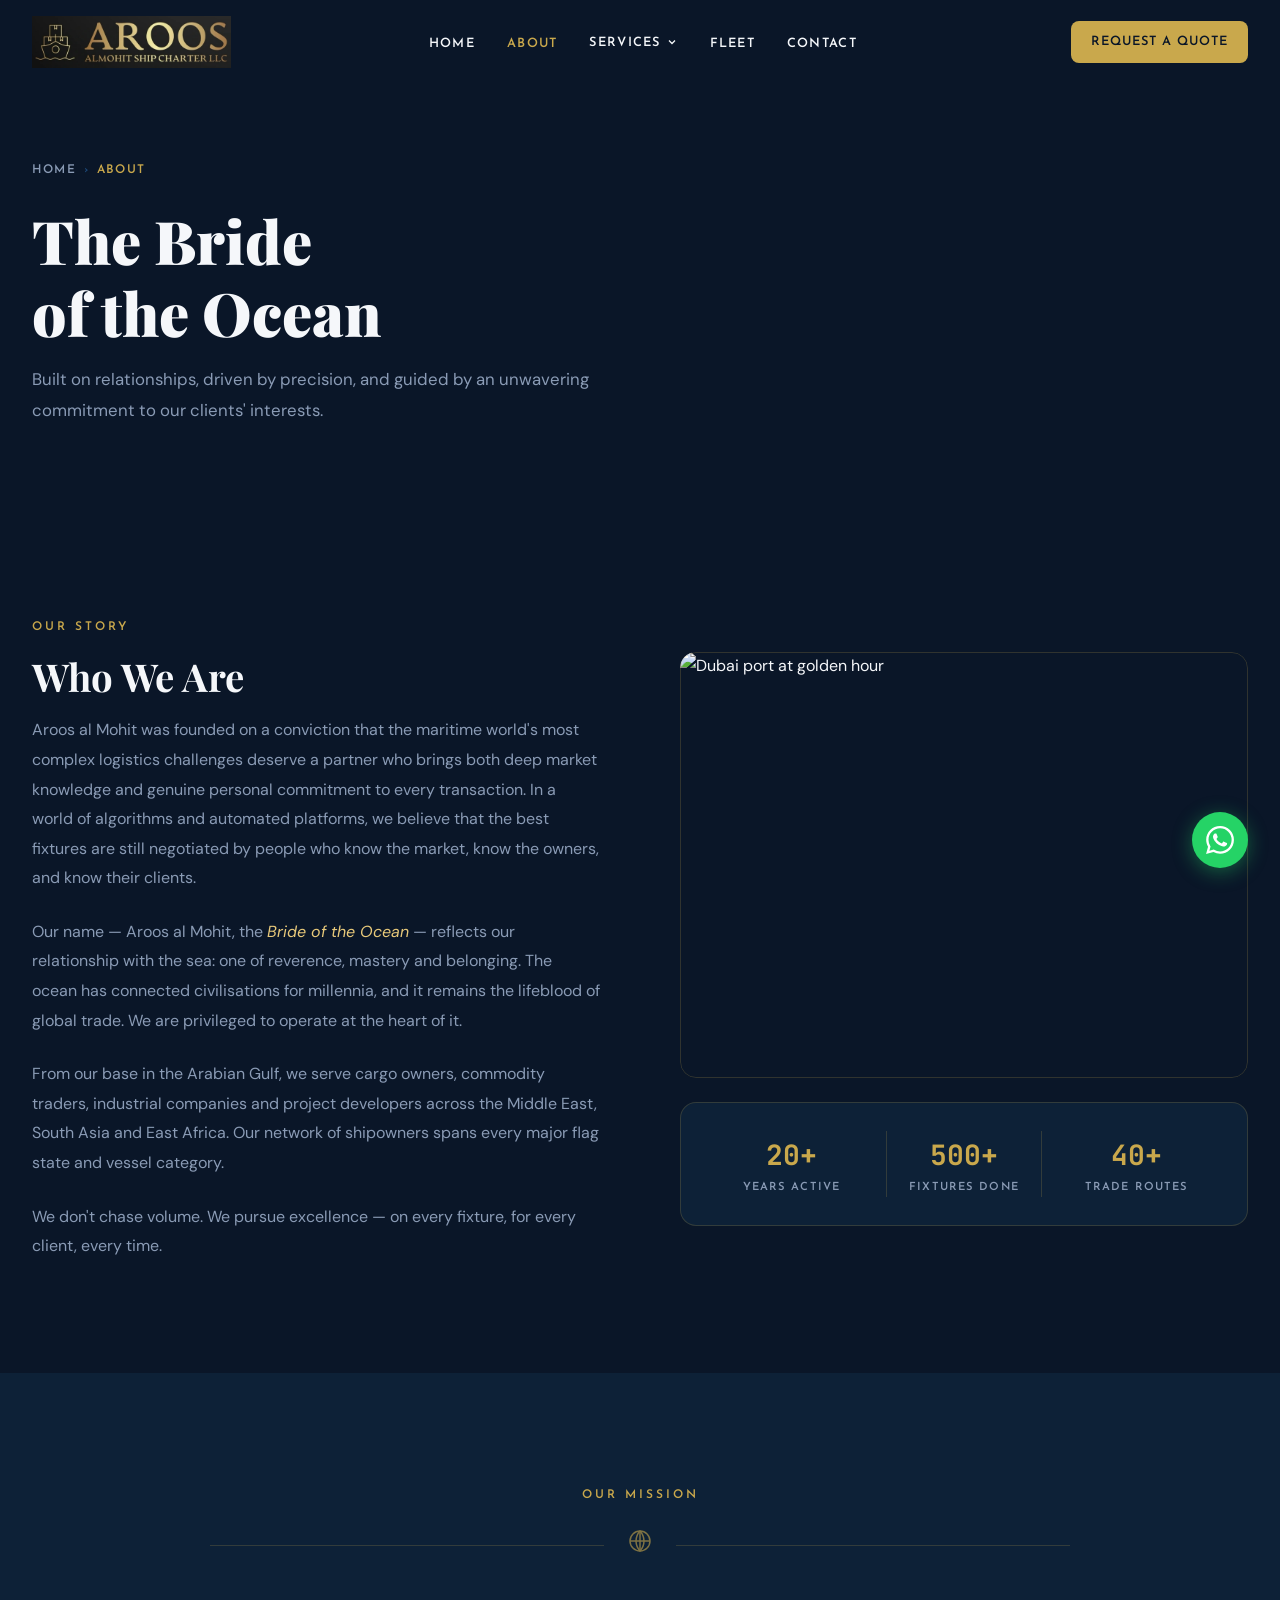
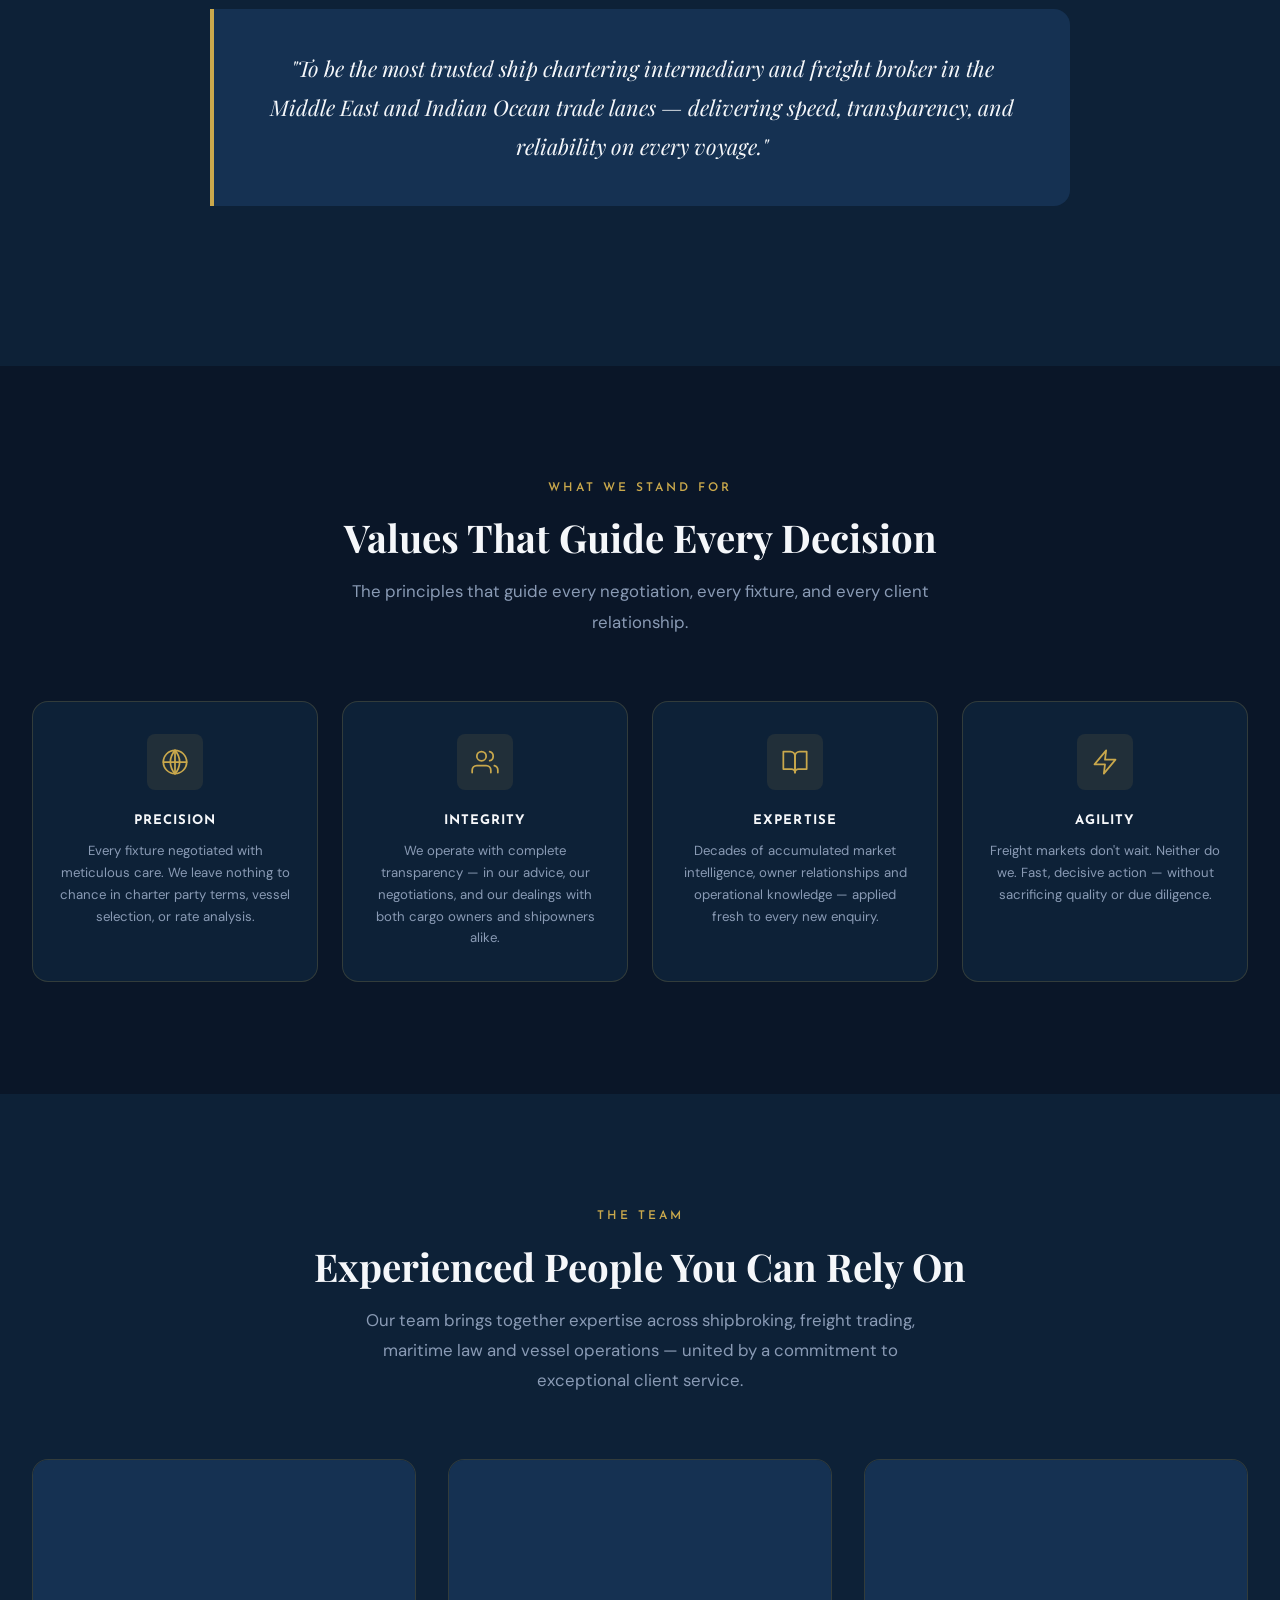
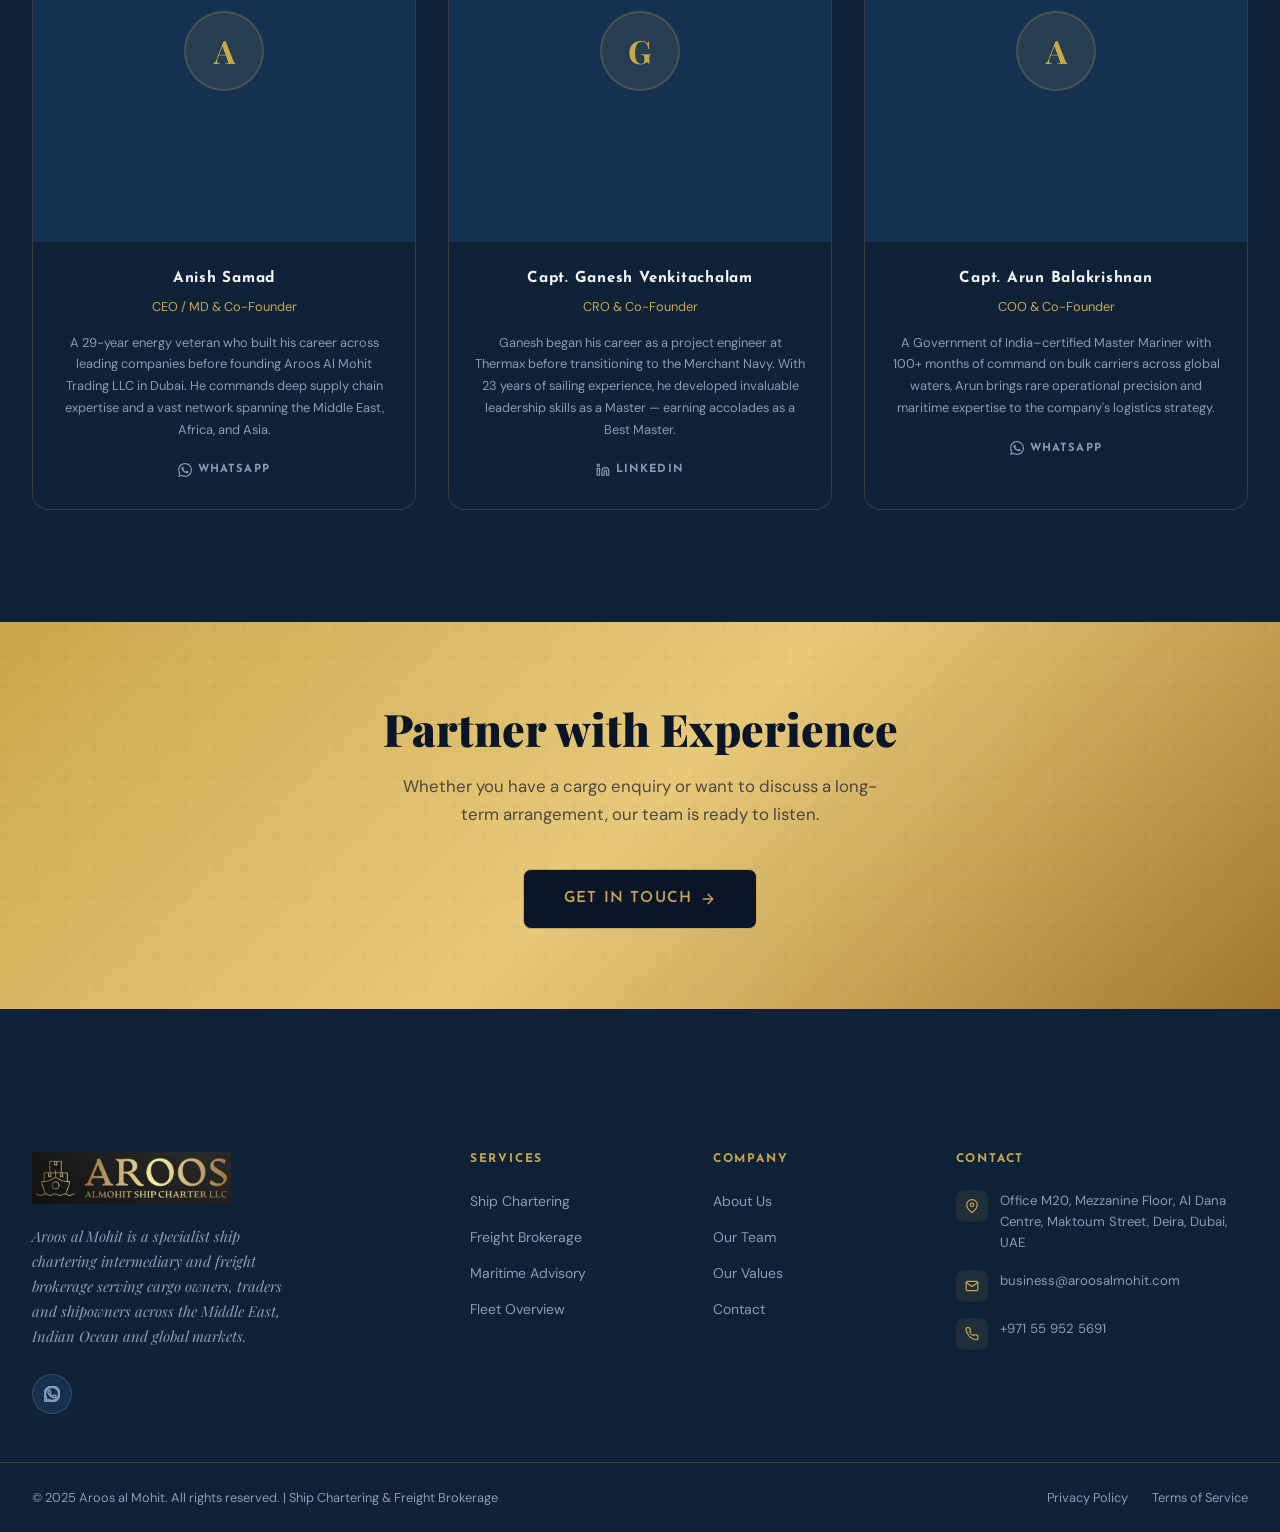
==== commit 46a7aa4d: "Replace LinkedIn with WhatsApp link for Capt. Arun Balakrishnan Co-authored-by: Cursor <cursoragent@" ====
--- a/about.html
+++ b/about.html
@@ -246,7 +246,7 @@
           <div class="team-card__name">Capt. Ganesh Venkitachalam</div>
           <div class="team-card__title">CRO &amp; Co-Founder</div>
           <p class="team-card__bio">Ganesh began his career as a project engineer at Thermax before transitioning to the Merchant Navy. With 23 years of sailing experience, he developed invaluable leadership skills as a Master — earning accolades as a Best Master.</p>
-          <a href="./contact.html" class="team-card__linkedin">
+          <a href="https://www.linkedin.com/in/ganesh-venkitachalam-7b5ba737/" target="_blank" rel="noopener" class="team-card__linkedin">
             <svg width="14" height="14" viewBox="0 0 24 24" fill="none" stroke="currentColor" stroke-width="2" stroke-linecap="round" stroke-linejoin="round" aria-hidden="true"><path d="M16 8a6 6 0 0 1 6 6v7h-4v-7a2 2 0 0 0-2-2 2 2 0 0 0-2 2v7h-4v-7a6 6 0 0 1 6-6z"/><rect x="2" y="9" width="4" height="12"/><circle cx="4" cy="4" r="2"/></svg>
             LinkedIn
           </a>
@@ -262,9 +262,9 @@
           <div class="team-card__name">Capt. Arun Balakrishnan</div>
           <div class="team-card__title">COO &amp; Co-Founder</div>
           <p class="team-card__bio">A Government of India–certified Master Mariner with 100+ months of command on bulk carriers across global waters, Arun brings rare operational precision and maritime expertise to the company's logistics strategy.</p>
-          <a href="./contact.html" class="team-card__linkedin">
-            <svg width="14" height="14" viewBox="0 0 24 24" fill="none" stroke="currentColor" stroke-width="2" stroke-linecap="round" stroke-linejoin="round" aria-hidden="true"><path d="M16 8a6 6 0 0 1 6 6v7h-4v-7a2 2 0 0 0-2-2 2 2 0 0 0-2 2v7h-4v-7a6 6 0 0 1 6-6z"/><rect x="2" y="9" width="4" height="12"/><circle cx="4" cy="4" r="2"/></svg>
-            LinkedIn
+          <a href="https://wa.me/919446177817" target="_blank" rel="noopener" class="team-card__linkedin">
+            <svg width="14" height="14" viewBox="0 0 24 24" fill="currentColor" stroke="none" aria-hidden="true"><path d="M17.472 14.382c-.297-.149-1.758-.867-2.03-.967-.273-.099-.471-.148-.67.15-.197.297-.767.966-.94 1.164-.173.199-.347.223-.644.075-.297-.15-1.255-.463-2.39-1.475-.883-.788-1.48-1.761-1.653-2.059-.173-.297-.018-.458.13-.606.134-.133.298-.347.446-.52.149-.174.198-.298.298-.497.099-.198.05-.371-.025-.52-.075-.149-.669-1.612-.916-2.207-.242-.579-.487-.5-.669-.51-.173-.008-.371-.01-.57-.01-.198 0-.52.074-.792.372-.272.297-1.04 1.016-1.04 2.479 0 1.462 1.065 2.875 1.213 3.074.149.198 2.096 3.2 5.077 4.487.709.306 1.262.489 1.694.625.712.227 1.36.195 1.871.118.571-.085 1.758-.719 2.006-1.413.248-.694.248-1.289.173-1.413-.074-.124-.272-.198-.57-.347m-5.421 7.403h-.004a9.87 9.87 0 01-5.031-1.378l-.361-.214-3.741.982.998-3.648-.235-.374a9.86 9.86 0 01-1.51-5.26c.001-5.45 4.436-9.884 9.888-9.884 2.64 0 5.122 1.03 6.988 2.898a9.825 9.825 0 012.893 6.994c-.003 5.45-4.437 9.884-9.885 9.884m8.413-18.297A11.815 11.815 0 0012.05 0C5.495 0 .16 5.335.157 11.892c0 2.096.547 4.142 1.588 5.945L.057 24l6.305-1.654a11.882 11.882 0 005.683 1.448h.005c6.554 0 11.89-5.335 11.893-11.893a11.821 11.821 0 00-3.48-8.413Z"/></svg>
+            WhatsApp
           </a>
         </div>
       </div>
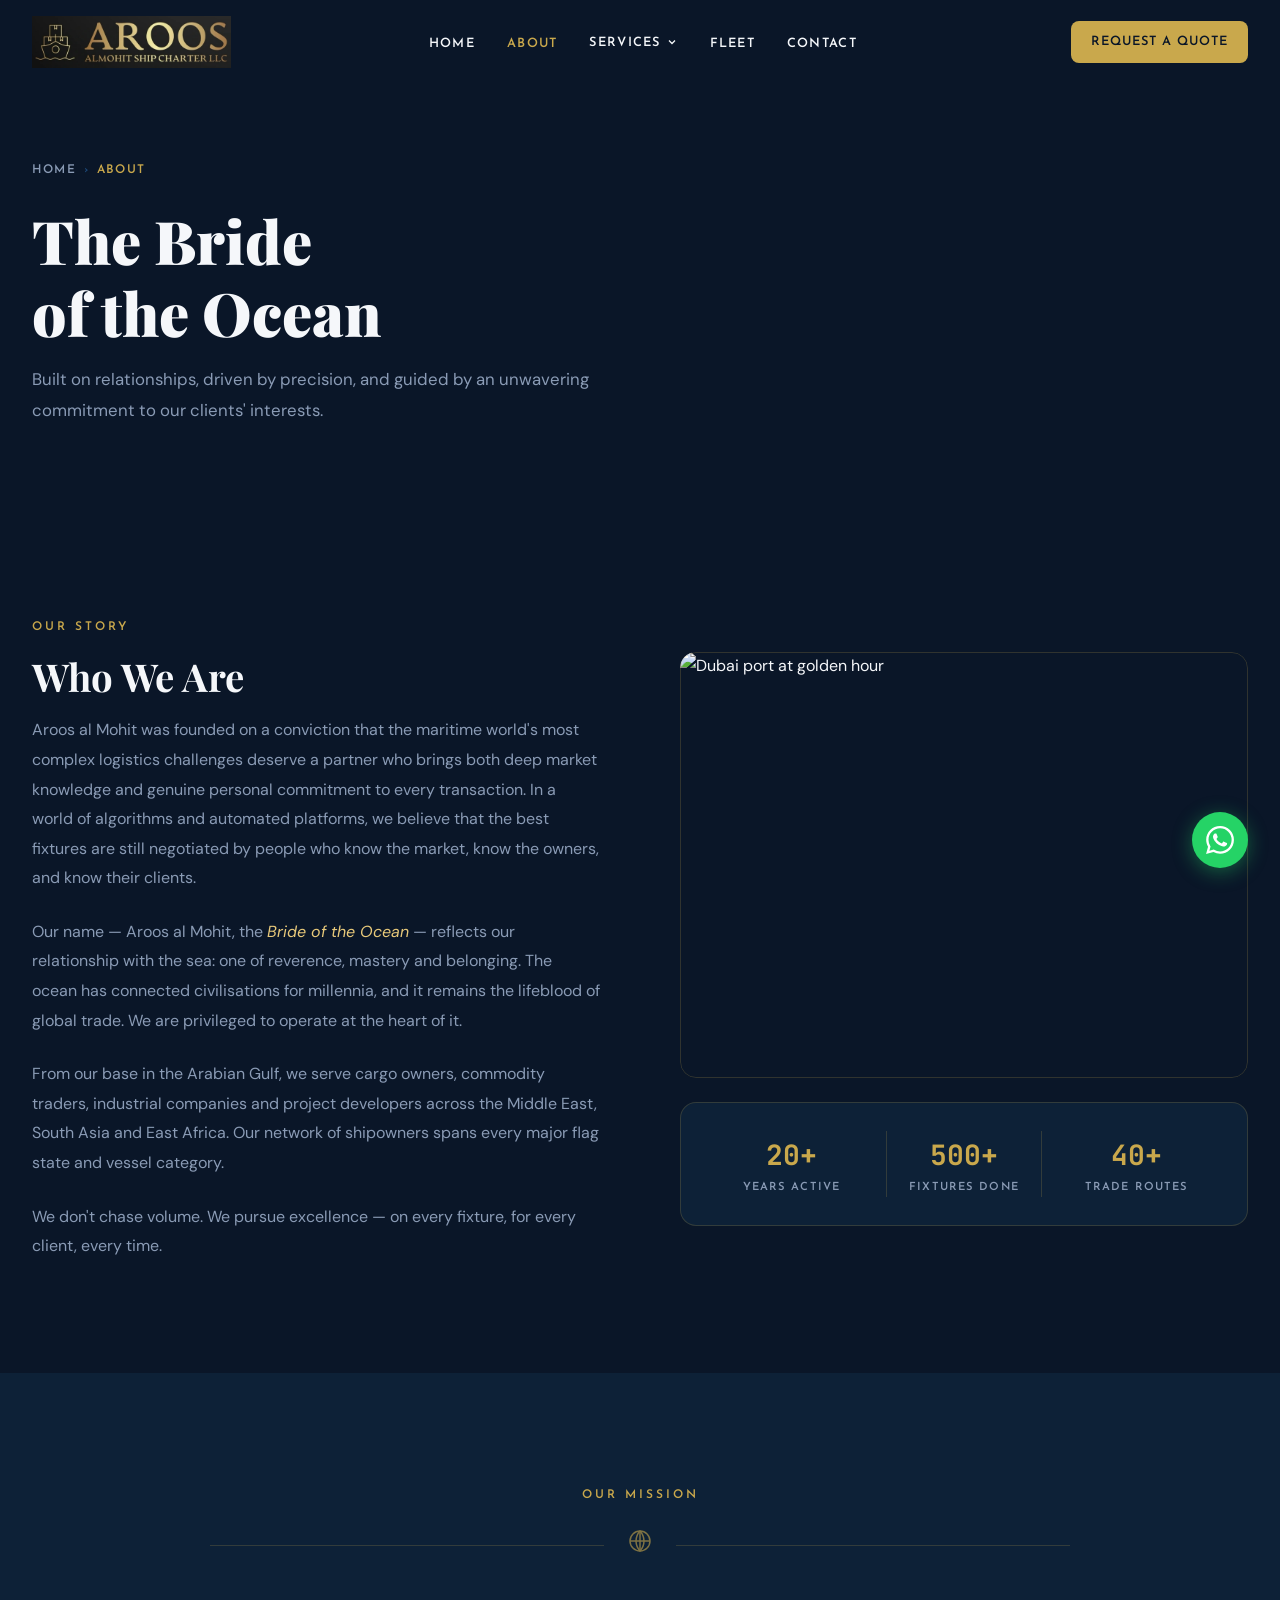
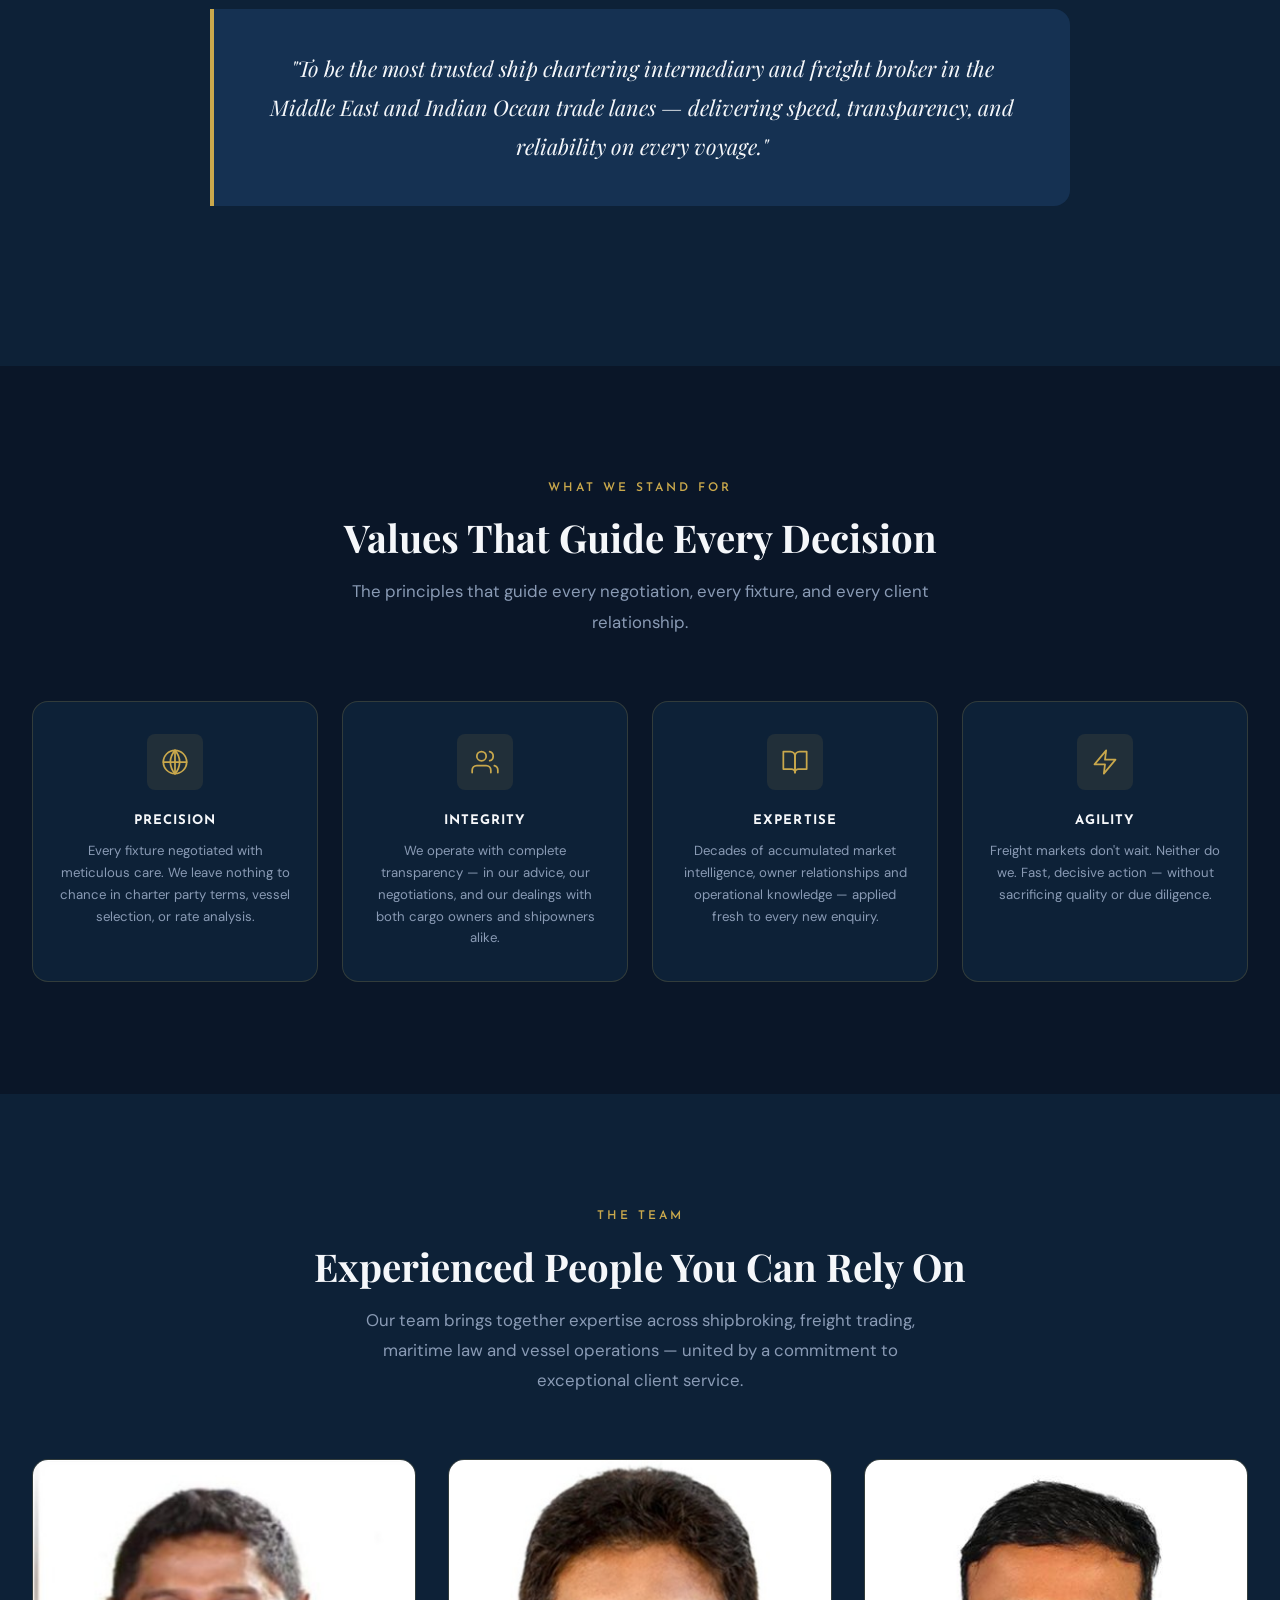
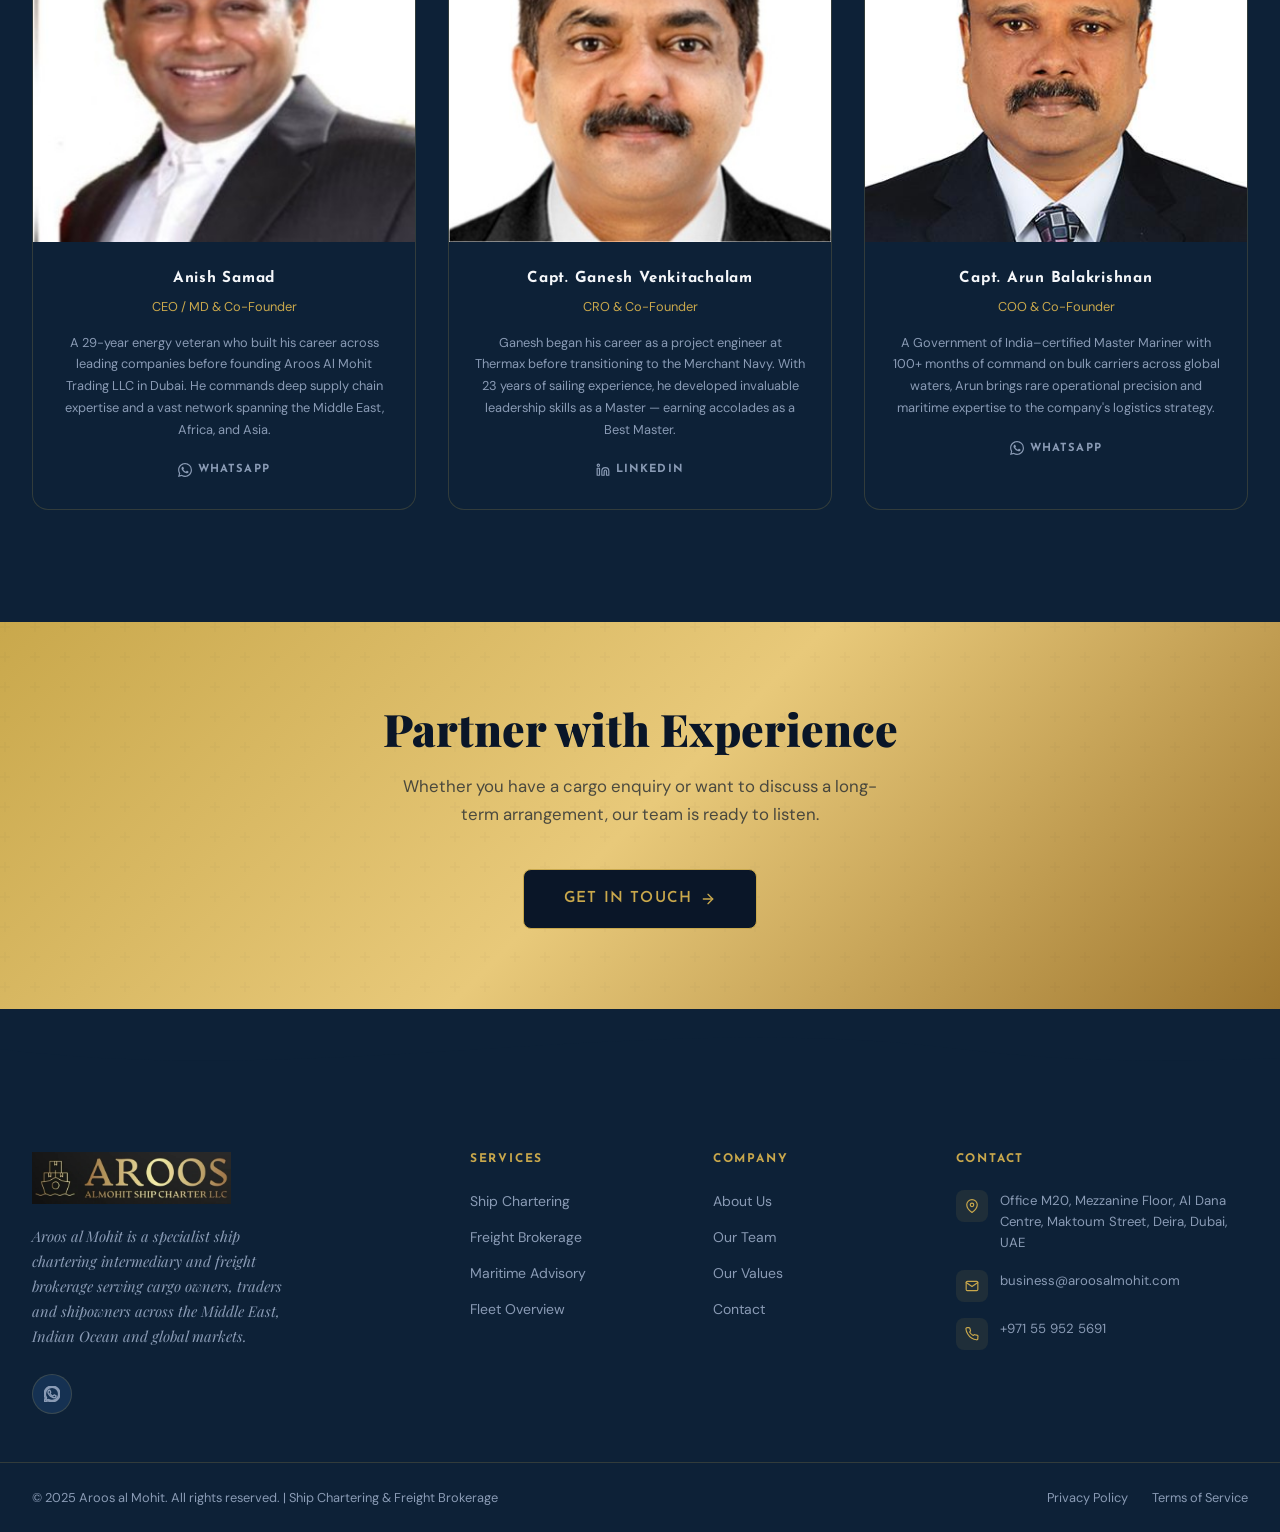
==== commit e838fd65: "Add profile photos for all three co-founders Co-authored-by: Cursor <cursoragent@cursor.com>" ====
--- a/about.html
+++ b/about.html
@@ -224,7 +224,7 @@
       <!-- Anish Samad -->
       <div class="team-card">
         <div class="team-card__photo">
-          <div class="team-card__photo-placeholder">A</div>
+          <img src="./assets/images/team-anish-samad.jpg" alt="Anish Samad — CEO / MD & Co-Founder" loading="lazy">
         </div>
         <div class="team-card__body">
           <div class="team-card__name">Anish Samad</div>
@@ -240,7 +240,7 @@
       <!-- Capt. Ganesh Venkitachalam -->
       <div class="team-card">
         <div class="team-card__photo">
-          <div class="team-card__photo-placeholder">G</div>
+          <img src="./assets/images/team-ganesh-venkitachalam.jpg" alt="Capt. Ganesh Venkitachalam — CRO & Co-Founder" loading="lazy">
         </div>
         <div class="team-card__body">
           <div class="team-card__name">Capt. Ganesh Venkitachalam</div>
@@ -256,7 +256,7 @@
       <!-- Capt. Arun Balakrishnan -->
       <div class="team-card">
         <div class="team-card__photo">
-          <div class="team-card__photo-placeholder">A</div>
+          <img src="./assets/images/team-arun-balakrishnan.jpg" alt="Capt. Arun Balakrishnan — COO & Co-Founder" loading="lazy">
         </div>
         <div class="team-card__body">
           <div class="team-card__name">Capt. Arun Balakrishnan</div>
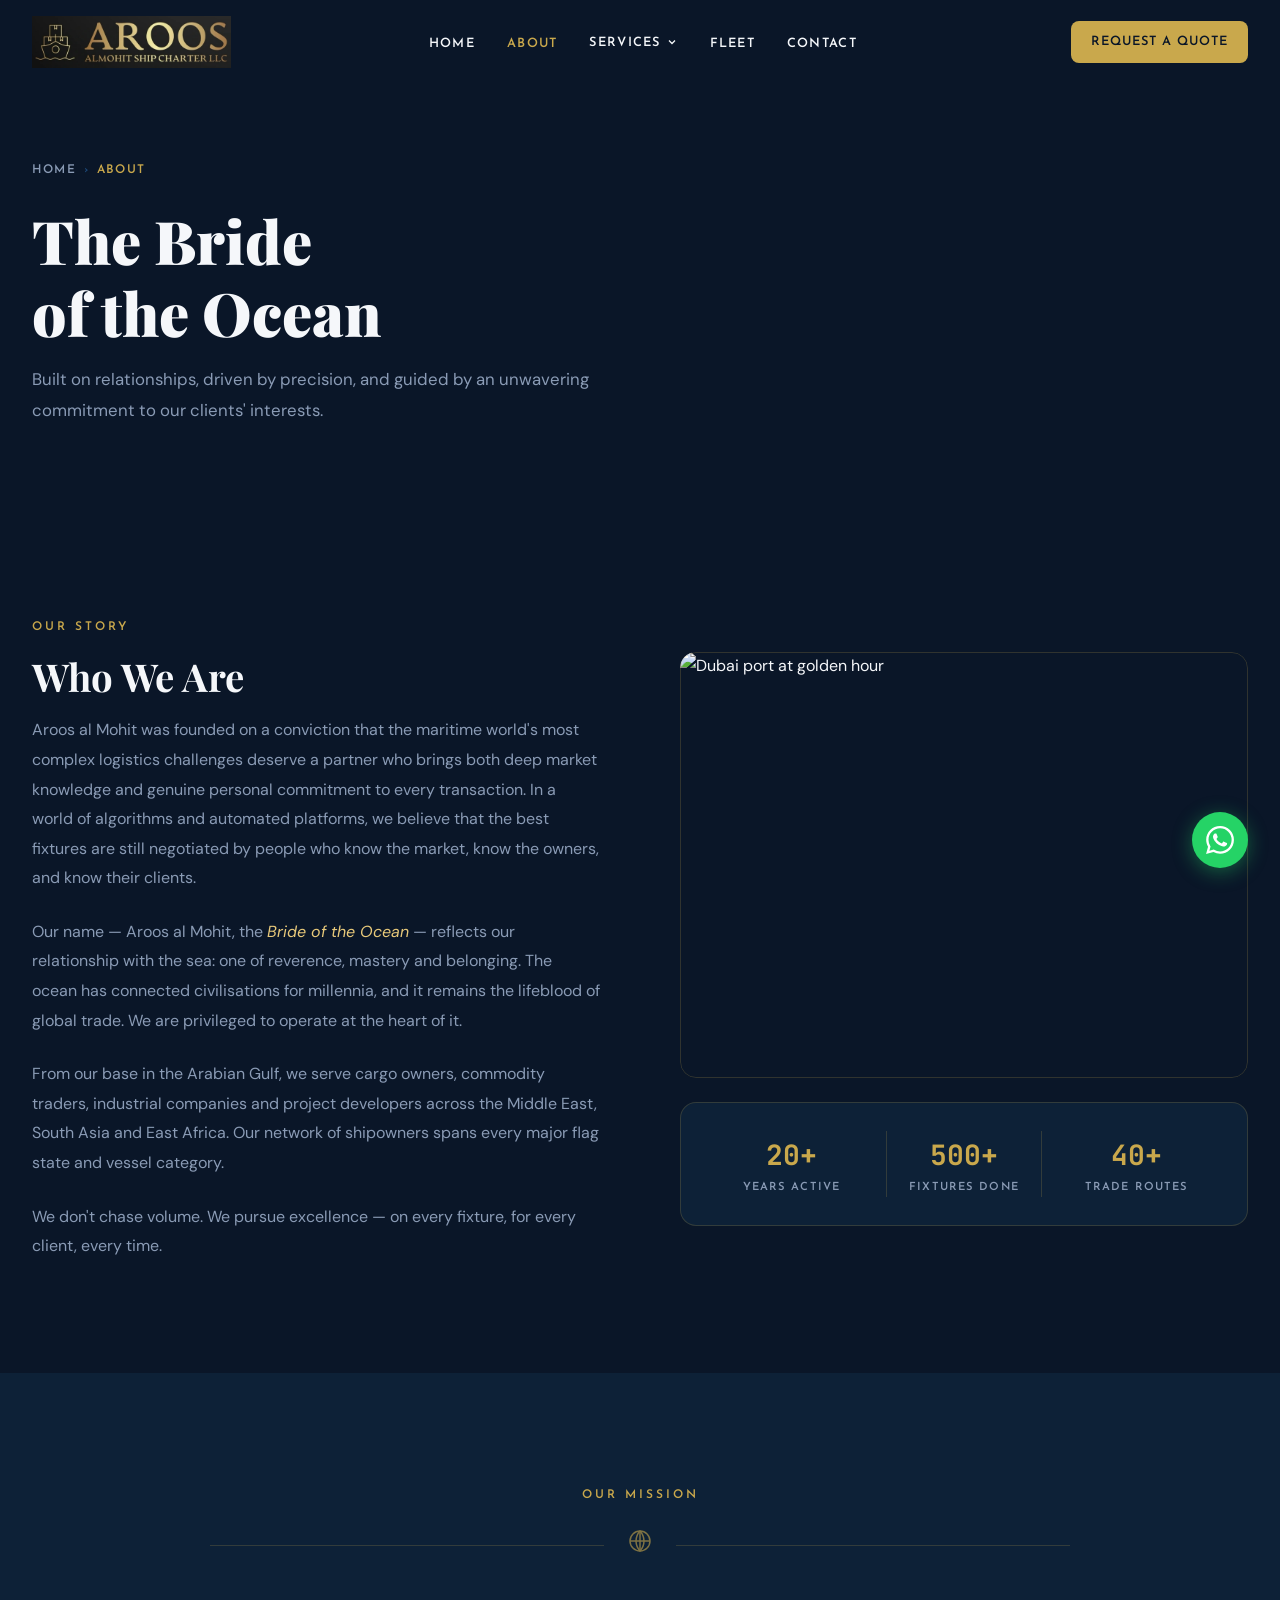
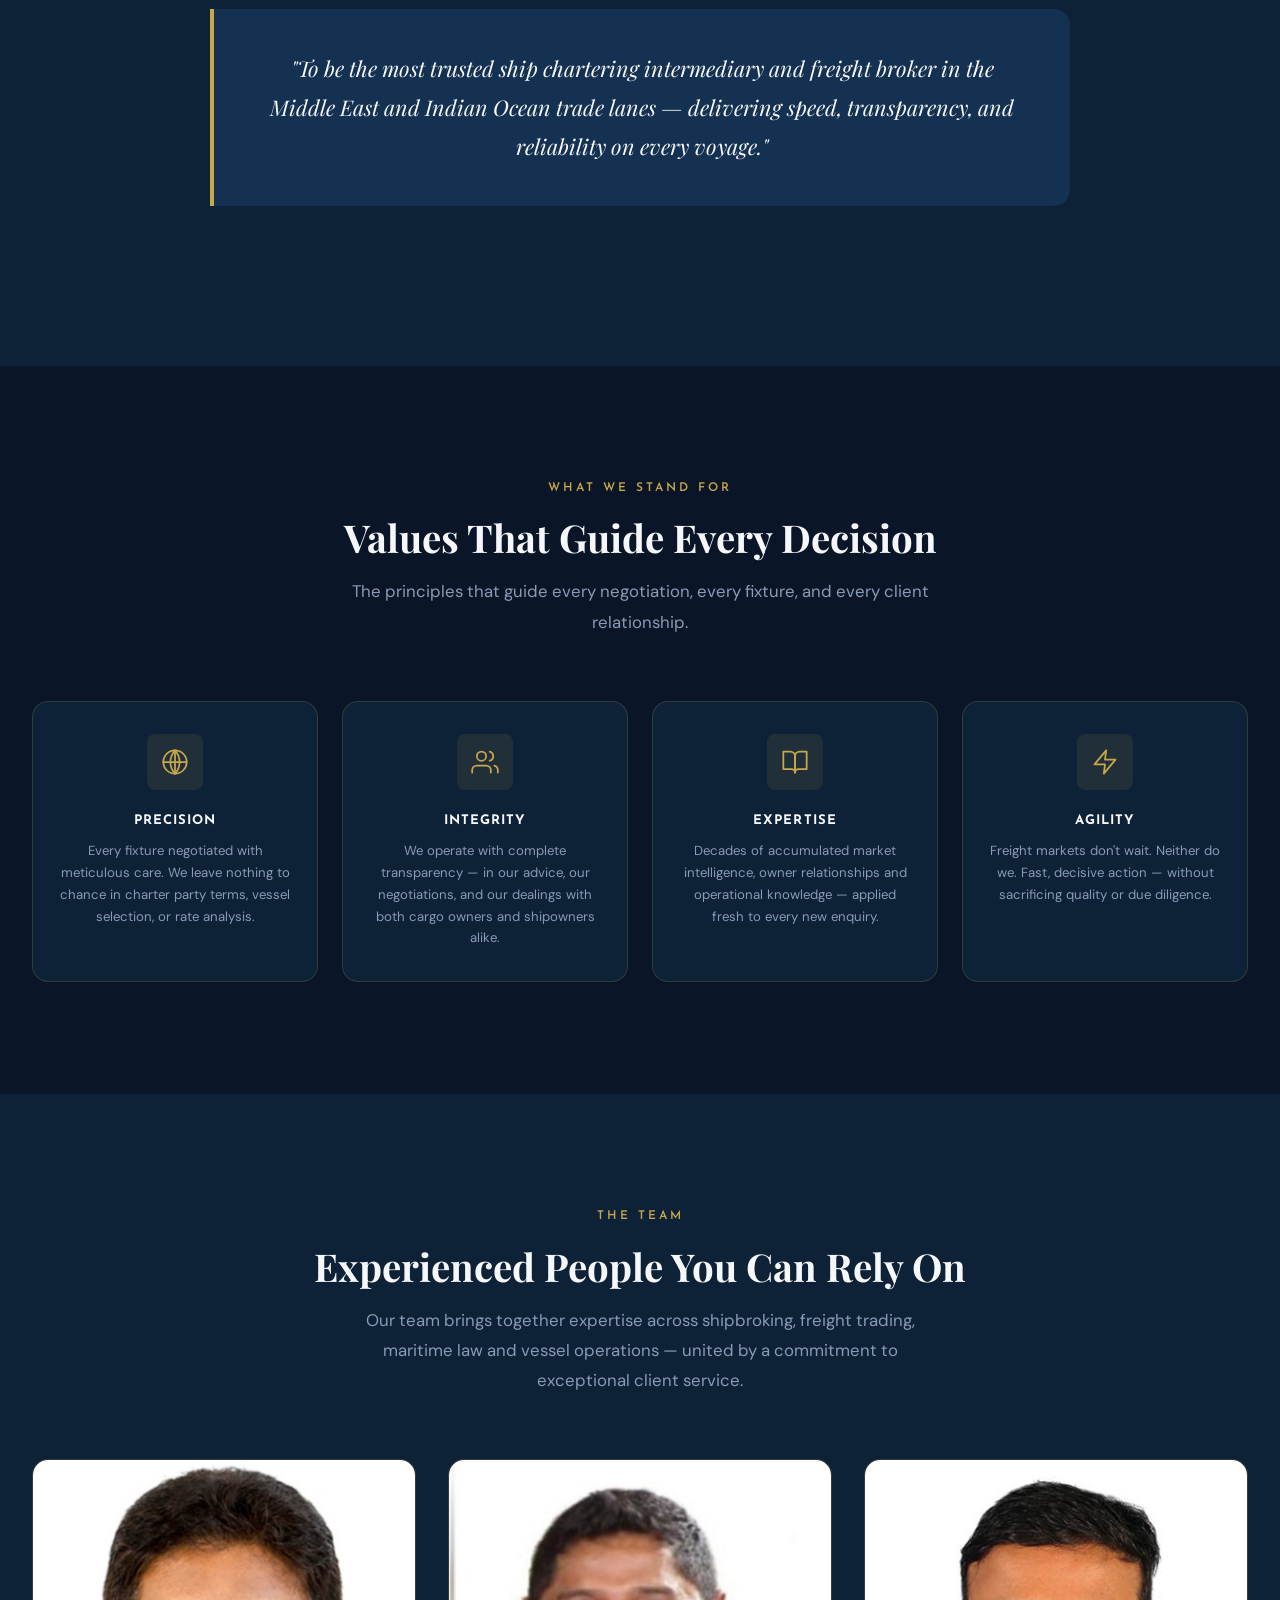
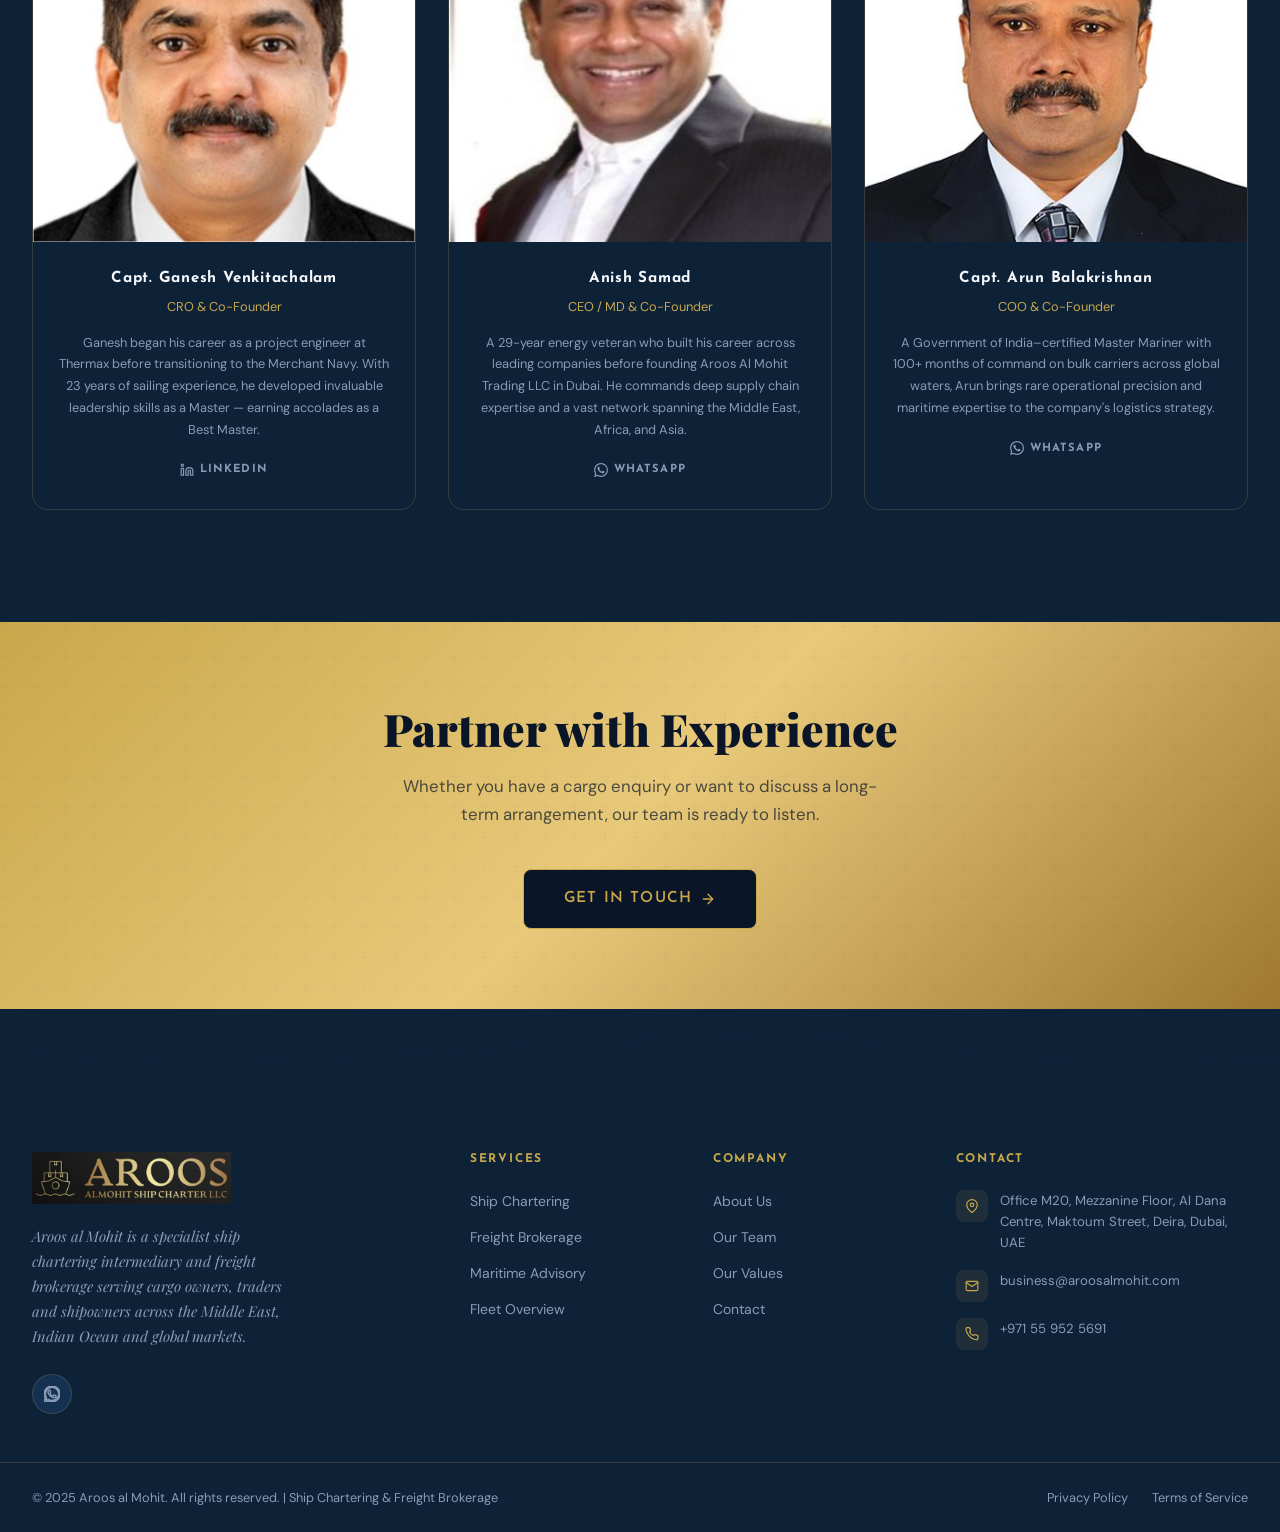
==== commit fb447652: "Reorder team cards: Ganesh left, Anish centre, Arun right Co-authored-by: Cursor <cursoragent@cursor" ====
--- a/about.html
+++ b/about.html
@@ -221,6 +221,22 @@
 
     <div class="team-grid" data-aos="fade-up" data-aos-delay="100">
 
+      <!-- Capt. Ganesh Venkitachalam -->
+      <div class="team-card">
+        <div class="team-card__photo">
+          <img src="./assets/images/team-ganesh-venkitachalam.jpg" alt="Capt. Ganesh Venkitachalam — CRO & Co-Founder" loading="lazy">
+        </div>
+        <div class="team-card__body">
+          <div class="team-card__name">Capt. Ganesh Venkitachalam</div>
+          <div class="team-card__title">CRO &amp; Co-Founder</div>
+          <p class="team-card__bio">Ganesh began his career as a project engineer at Thermax before transitioning to the Merchant Navy. With 23 years of sailing experience, he developed invaluable leadership skills as a Master — earning accolades as a Best Master.</p>
+          <a href="https://www.linkedin.com/in/ganesh-venkitachalam-7b5ba737/" target="_blank" rel="noopener" class="team-card__linkedin">
+            <svg width="14" height="14" viewBox="0 0 24 24" fill="none" stroke="currentColor" stroke-width="2" stroke-linecap="round" stroke-linejoin="round" aria-hidden="true"><path d="M16 8a6 6 0 0 1 6 6v7h-4v-7a2 2 0 0 0-2-2 2 2 0 0 0-2 2v7h-4v-7a6 6 0 0 1 6-6z"/><rect x="2" y="9" width="4" height="12"/><circle cx="4" cy="4" r="2"/></svg>
+            LinkedIn
+          </a>
+        </div>
+      </div>
+
       <!-- Anish Samad -->
       <div class="team-card">
         <div class="team-card__photo">
@@ -233,22 +249,6 @@
           <a href="https://wa.me/971559525691" target="_blank" rel="noopener" class="team-card__linkedin">
             <svg width="14" height="14" viewBox="0 0 24 24" fill="currentColor" stroke="none" aria-hidden="true"><path d="M17.472 14.382c-.297-.149-1.758-.867-2.03-.967-.273-.099-.471-.148-.67.15-.197.297-.767.966-.94 1.164-.173.199-.347.223-.644.075-.297-.15-1.255-.463-2.39-1.475-.883-.788-1.48-1.761-1.653-2.059-.173-.297-.018-.458.13-.606.134-.133.298-.347.446-.52.149-.174.198-.298.298-.497.099-.198.05-.371-.025-.52-.075-.149-.669-1.612-.916-2.207-.242-.579-.487-.5-.669-.51-.173-.008-.371-.01-.57-.01-.198 0-.52.074-.792.372-.272.297-1.04 1.016-1.04 2.479 0 1.462 1.065 2.875 1.213 3.074.149.198 2.096 3.2 5.077 4.487.709.306 1.262.489 1.694.625.712.227 1.36.195 1.871.118.571-.085 1.758-.719 2.006-1.413.248-.694.248-1.289.173-1.413-.074-.124-.272-.198-.57-.347m-5.421 7.403h-.004a9.87 9.87 0 01-5.031-1.378l-.361-.214-3.741.982.998-3.648-.235-.374a9.86 9.86 0 01-1.51-5.26c.001-5.45 4.436-9.884 9.888-9.884 2.64 0 5.122 1.03 6.988 2.898a9.825 9.825 0 012.893 6.994c-.003 5.45-4.437 9.884-9.885 9.884m8.413-18.297A11.815 11.815 0 0012.05 0C5.495 0 .16 5.335.157 11.892c0 2.096.547 4.142 1.588 5.945L.057 24l6.305-1.654a11.882 11.882 0 005.683 1.448h.005c6.554 0 11.89-5.335 11.893-11.893a11.821 11.821 0 00-3.48-8.413Z"/></svg>
             WhatsApp
-          </a>
-        </div>
-      </div>
-
-      <!-- Capt. Ganesh Venkitachalam -->
-      <div class="team-card">
-        <div class="team-card__photo">
-          <img src="./assets/images/team-ganesh-venkitachalam.jpg" alt="Capt. Ganesh Venkitachalam — CRO & Co-Founder" loading="lazy">
-        </div>
-        <div class="team-card__body">
-          <div class="team-card__name">Capt. Ganesh Venkitachalam</div>
-          <div class="team-card__title">CRO &amp; Co-Founder</div>
-          <p class="team-card__bio">Ganesh began his career as a project engineer at Thermax before transitioning to the Merchant Navy. With 23 years of sailing experience, he developed invaluable leadership skills as a Master — earning accolades as a Best Master.</p>
-          <a href="https://www.linkedin.com/in/ganesh-venkitachalam-7b5ba737/" target="_blank" rel="noopener" class="team-card__linkedin">
-            <svg width="14" height="14" viewBox="0 0 24 24" fill="none" stroke="currentColor" stroke-width="2" stroke-linecap="round" stroke-linejoin="round" aria-hidden="true"><path d="M16 8a6 6 0 0 1 6 6v7h-4v-7a2 2 0 0 0-2-2 2 2 0 0 0-2 2v7h-4v-7a6 6 0 0 1 6-6z"/><rect x="2" y="9" width="4" height="12"/><circle cx="4" cy="4" r="2"/></svg>
-            LinkedIn
           </a>
         </div>
       </div>
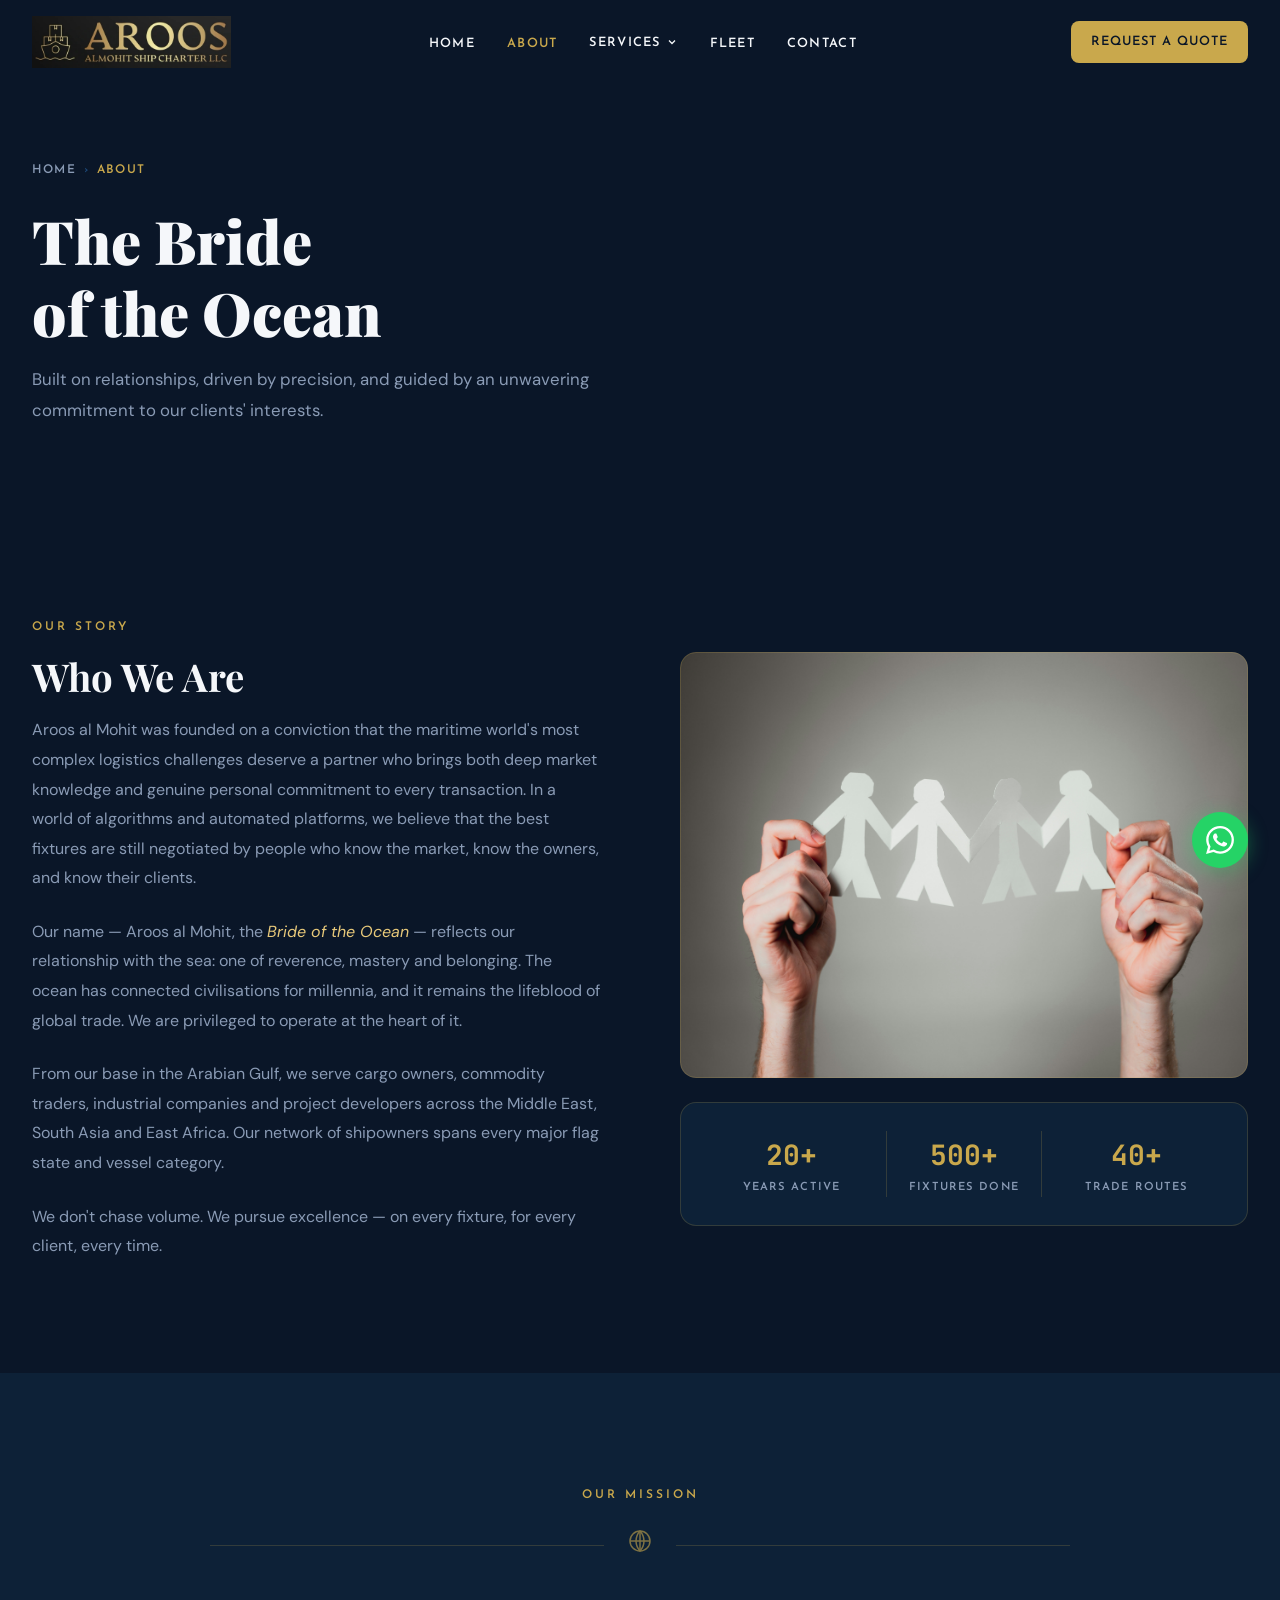
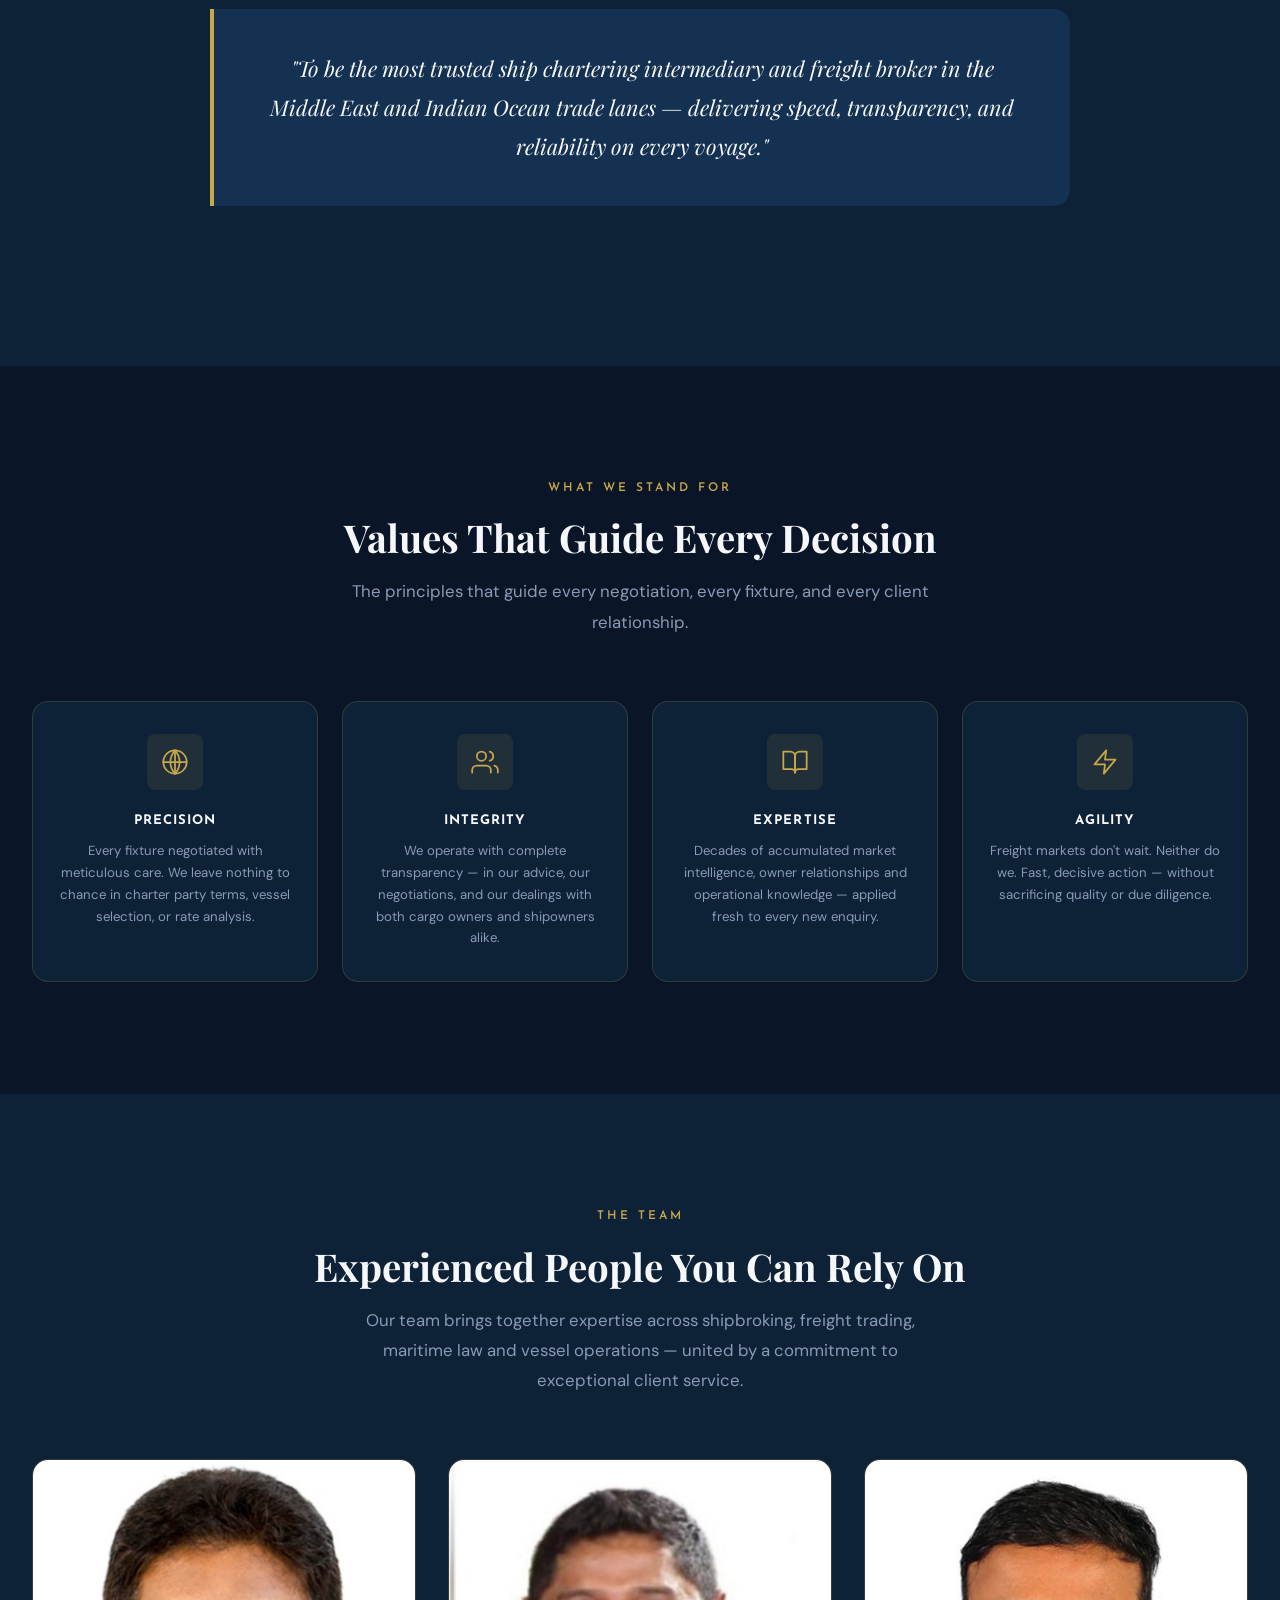
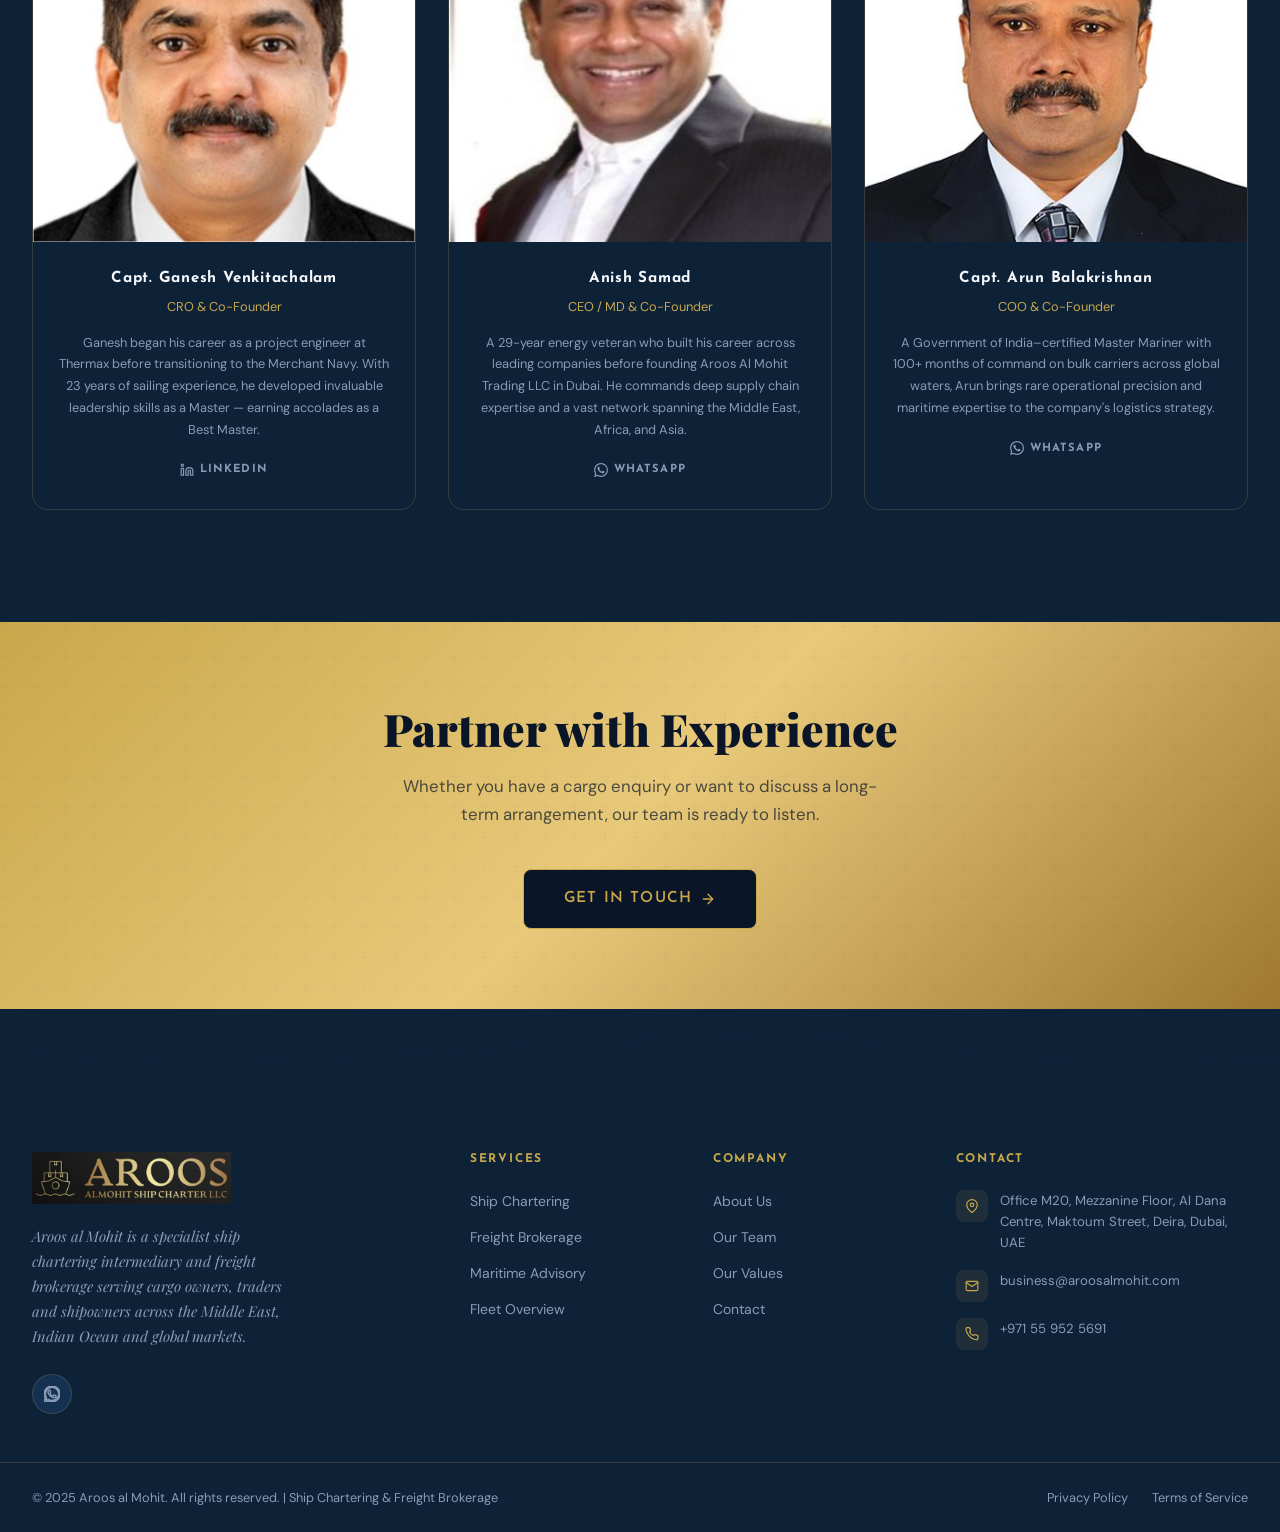
==== commit e24cfb87: "Replace beach stock photo with custom Who We Are image Co-authored-by: Cursor <cursoragent@cursor.co" ====
--- a/about.html
+++ b/about.html
@@ -114,8 +114,8 @@
 
       <div data-aos="fade-left">
         <div style="position:relative;border-radius:var(--radius-lg);overflow:hidden;aspect-ratio:4/3;">
-          <img src="https://images.unsplash.com/photo-1505118380757-91f5f5632de0?w=800&q=80"
-               alt="Dubai port at golden hour" loading="lazy"
+          <img src="./assets/images/who-we-are.jpg"
+               alt="Who We Are — Aroos al Mohit" loading="lazy"
                style="width:100%;height:100%;object-fit:cover;">
           <div style="position:absolute;inset:0;border:1px solid var(--border);border-radius:var(--radius-lg);pointer-events:none;"></div>
         </div>
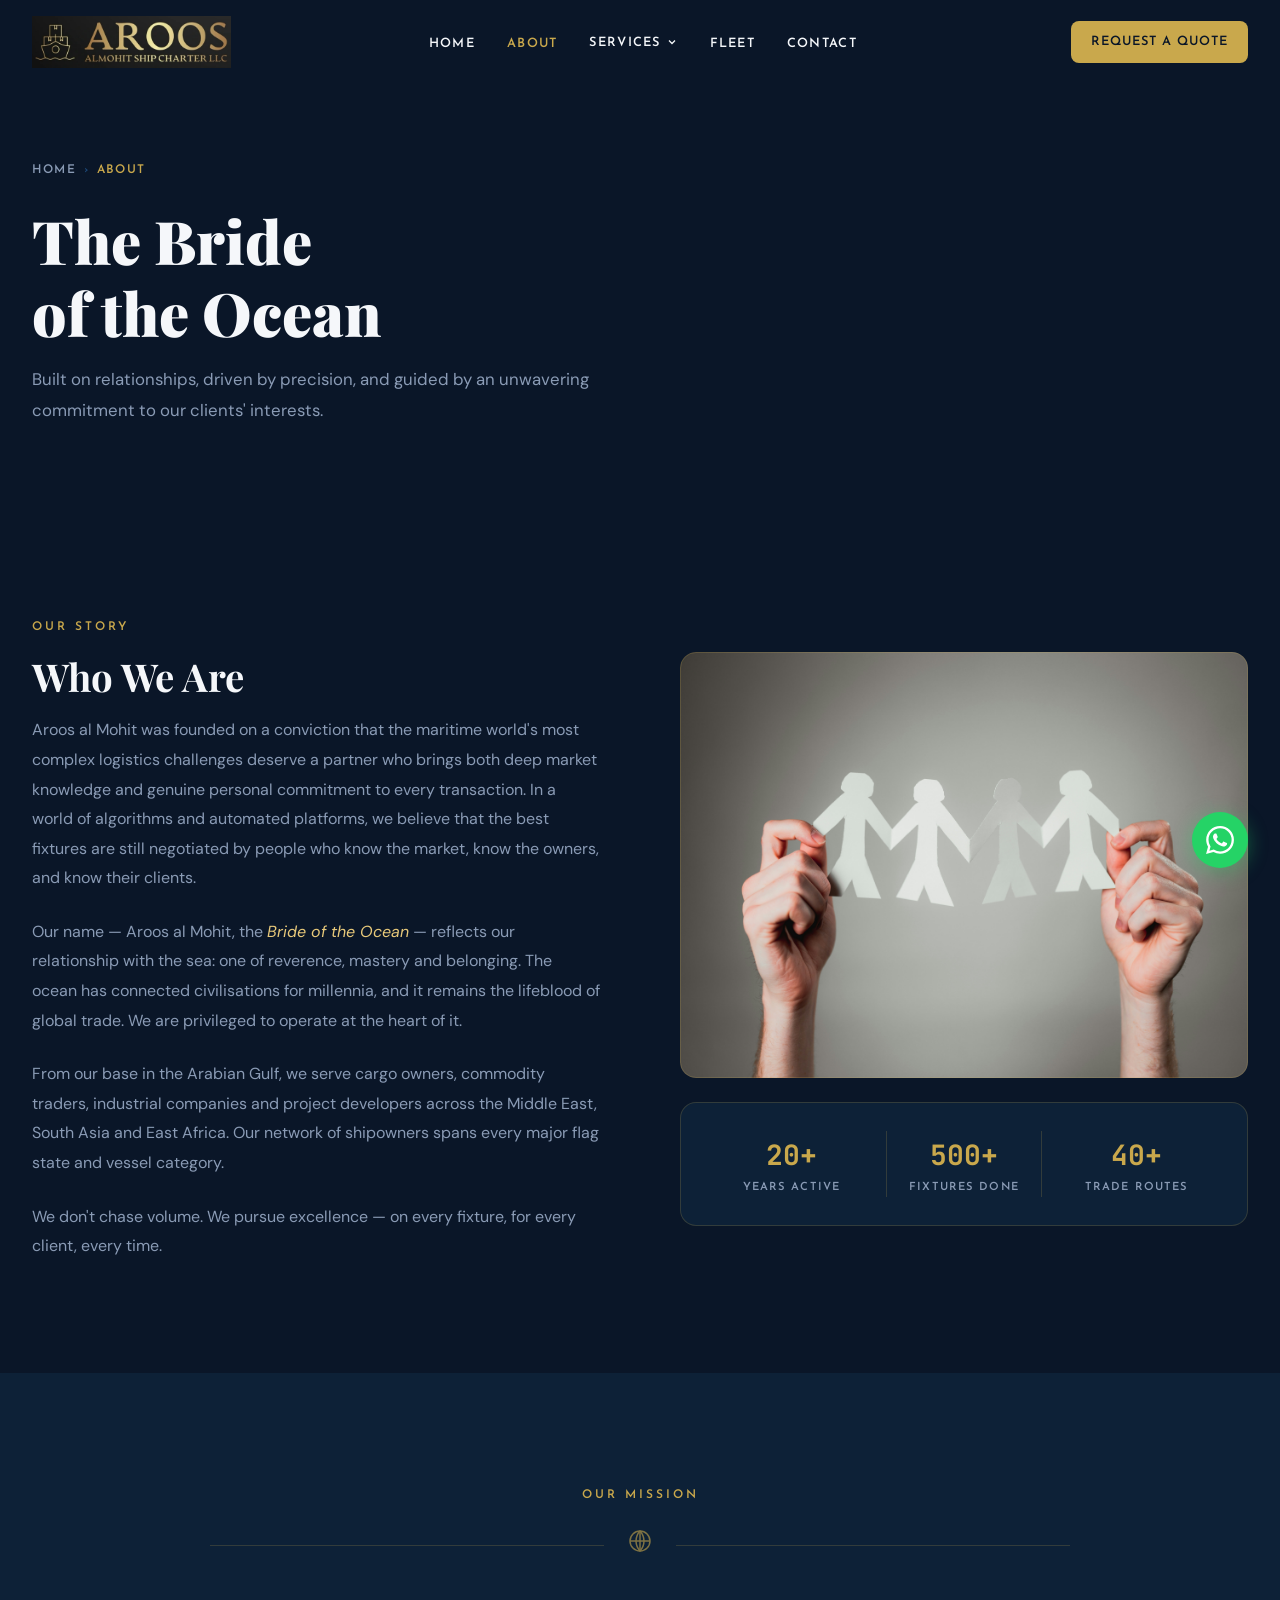
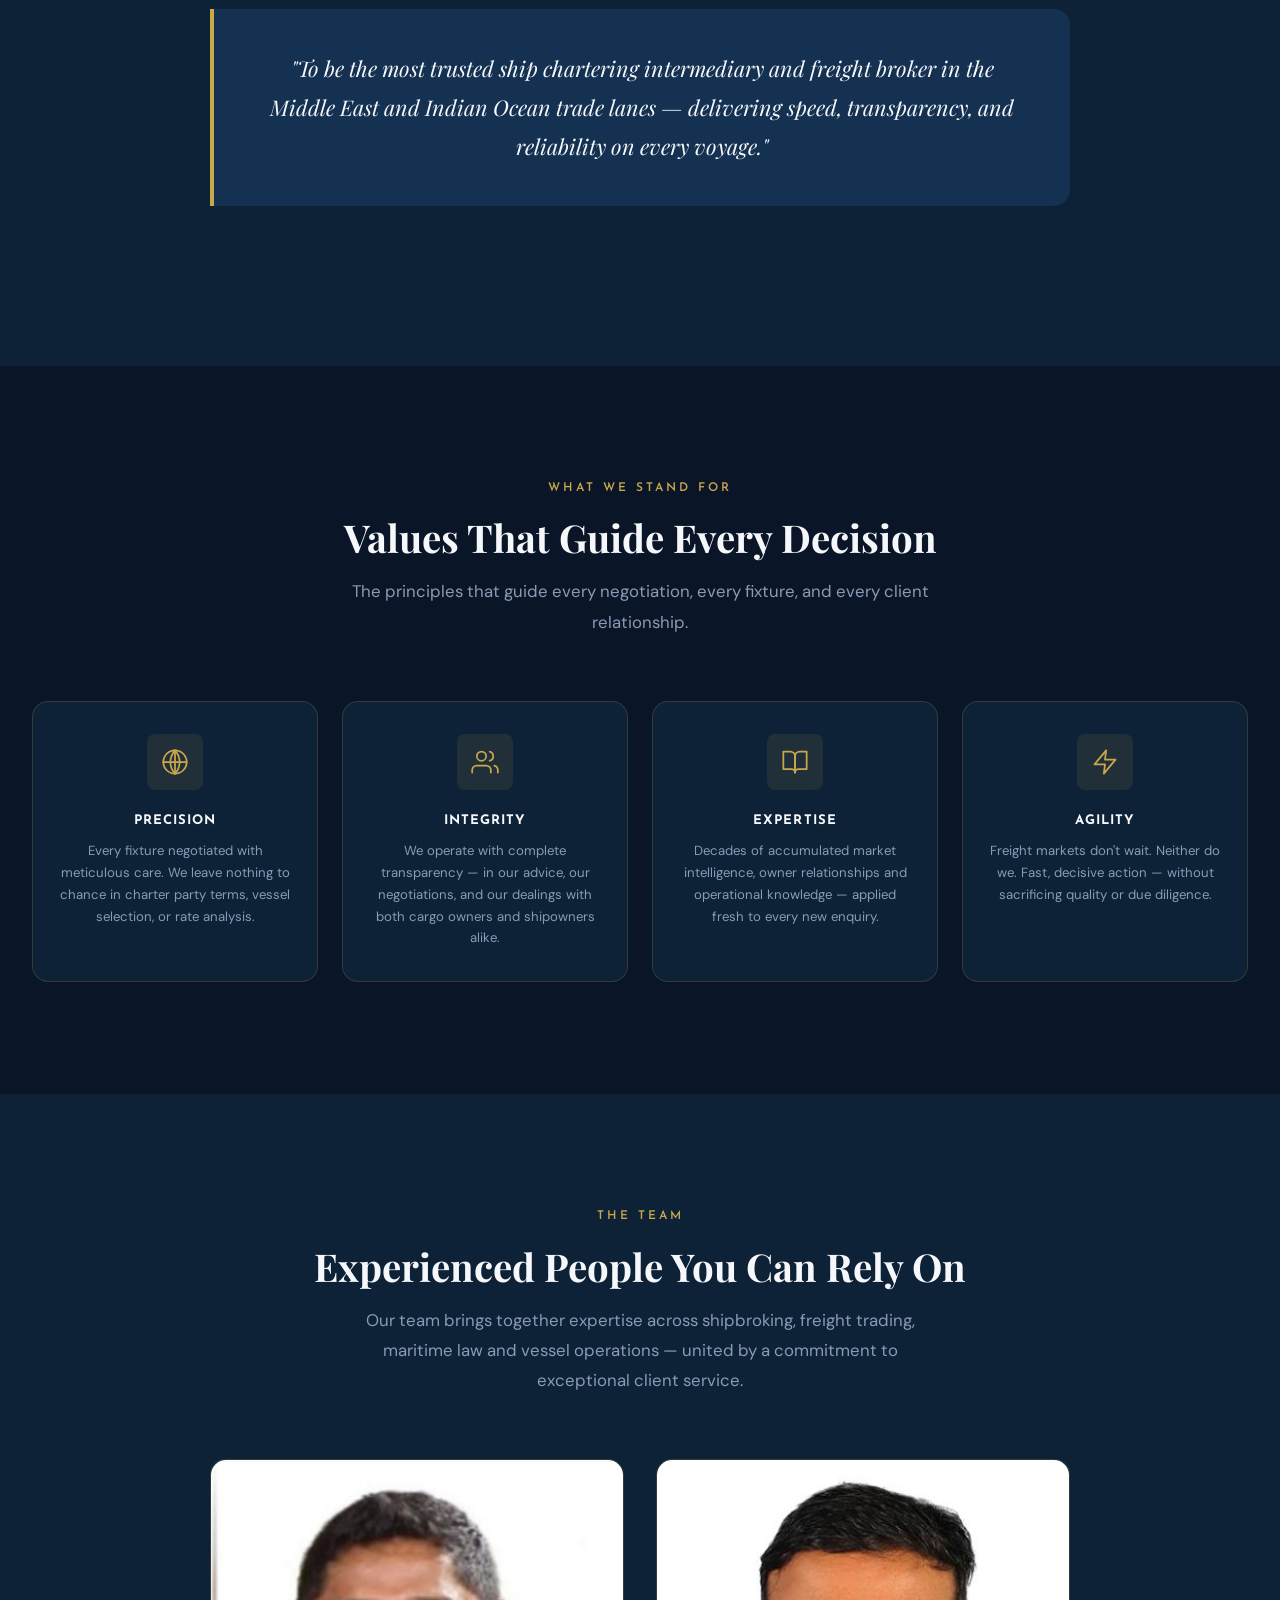
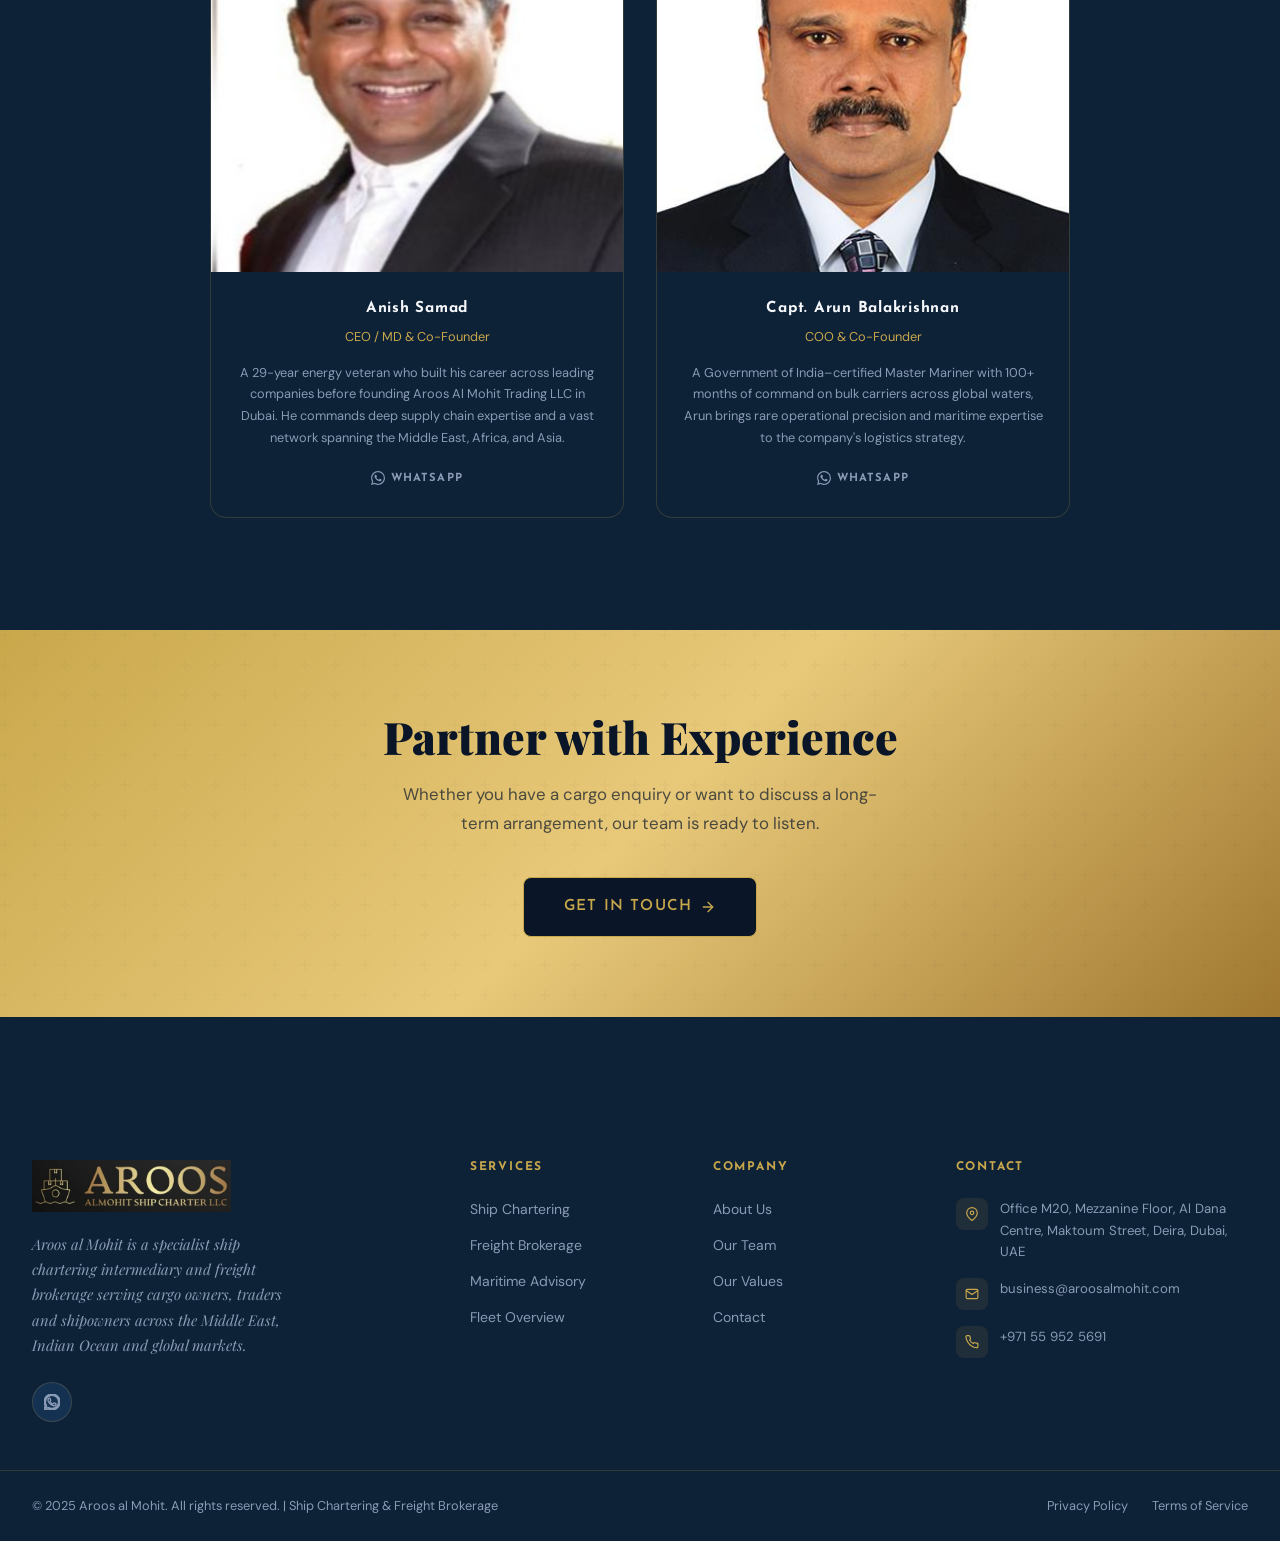
==== commit 10c4ff51: "Remove Capt. Ganesh from team section, re-align to 2-col centered layout Co-authored-by: Cursor <cur" ====
--- a/about.html
+++ b/about.html
@@ -221,22 +221,6 @@
 
     <div class="team-grid" data-aos="fade-up" data-aos-delay="100">
 
-      <!-- Capt. Ganesh Venkitachalam -->
-      <div class="team-card">
-        <div class="team-card__photo">
-          <img src="./assets/images/team-ganesh-venkitachalam.jpg" alt="Capt. Ganesh Venkitachalam — CRO & Co-Founder" loading="lazy">
-        </div>
-        <div class="team-card__body">
-          <div class="team-card__name">Capt. Ganesh Venkitachalam</div>
-          <div class="team-card__title">CRO &amp; Co-Founder</div>
-          <p class="team-card__bio">Ganesh began his career as a project engineer at Thermax before transitioning to the Merchant Navy. With 23 years of sailing experience, he developed invaluable leadership skills as a Master — earning accolades as a Best Master.</p>
-          <a href="https://www.linkedin.com/in/ganesh-venkitachalam-7b5ba737/" target="_blank" rel="noopener" class="team-card__linkedin">
-            <svg width="14" height="14" viewBox="0 0 24 24" fill="none" stroke="currentColor" stroke-width="2" stroke-linecap="round" stroke-linejoin="round" aria-hidden="true"><path d="M16 8a6 6 0 0 1 6 6v7h-4v-7a2 2 0 0 0-2-2 2 2 0 0 0-2 2v7h-4v-7a6 6 0 0 1 6-6z"/><rect x="2" y="9" width="4" height="12"/><circle cx="4" cy="4" r="2"/></svg>
-            LinkedIn
-          </a>
-        </div>
-      </div>
-
       <!-- Anish Samad -->
       <div class="team-card">
         <div class="team-card__photo">
@@ -348,8 +332,8 @@
     <div class="footer__bottom">
       <p class="footer__copy">© 2025 Aroos al Mohit. All rights reserved. | Ship Chartering & Freight Brokerage</p>
       <div class="footer__bottom-links">
-        <a href="#" class="footer__bottom-link">Privacy Policy</a>
-        <a href="#" class="footer__bottom-link">Terms of Service</a>
+        <a href="./privacy.html" class="footer__bottom-link">Privacy Policy</a>
+        <a href="./terms.html" class="footer__bottom-link">Terms of Service</a>
       </div>
     </div>
   </div>
--- a/assets/css/main.css
+++ b/assets/css/main.css
@@ -1647,7 +1647,7 @@
   display: grid;
   grid-template-columns: 1fr;
   gap: 1.5rem;
-  margin-top: 3rem;
+  margin: 3rem auto 0;
 }
 
 .team-card {
--- a/assets/css/responsive.css
+++ b/assets/css/responsive.css
@@ -64,7 +64,7 @@
   .timeline { grid-template-columns: repeat(3, 1fr); gap: 2.5rem 1.5rem; }
 
   /* Team: 2-col on tablet */
-  .team-grid { grid-template-columns: 1fr 1fr; gap: 1.75rem; }
+  .team-grid { grid-template-columns: 1fr 1fr; gap: 1.75rem; max-width: 820px; margin-left: auto; margin-right: auto; }
 
   /* Footer: 2-col on tablet */
   .footer__grid { grid-template-columns: 1fr 1fr; gap: 2.5rem; }
@@ -122,8 +122,8 @@
   .footer__grid { grid-template-columns: 2fr 1fr 1fr 1.5fr; gap: 3rem; }
   .footer__brand { grid-column: auto; }
 
-  /* Team: 3-col */
-  .team-grid { grid-template-columns: repeat(3, 1fr); gap: 2rem; }
+  /* Team: 2-col centered */
+  .team-grid { grid-template-columns: repeat(2, 1fr); gap: 2rem; max-width: 860px; margin-left: auto; margin-right: auto; }
 
   /* Contact: side-by-side */
   .contact-grid { grid-template-columns: 1fr 1.6fr; gap: 4rem; }
